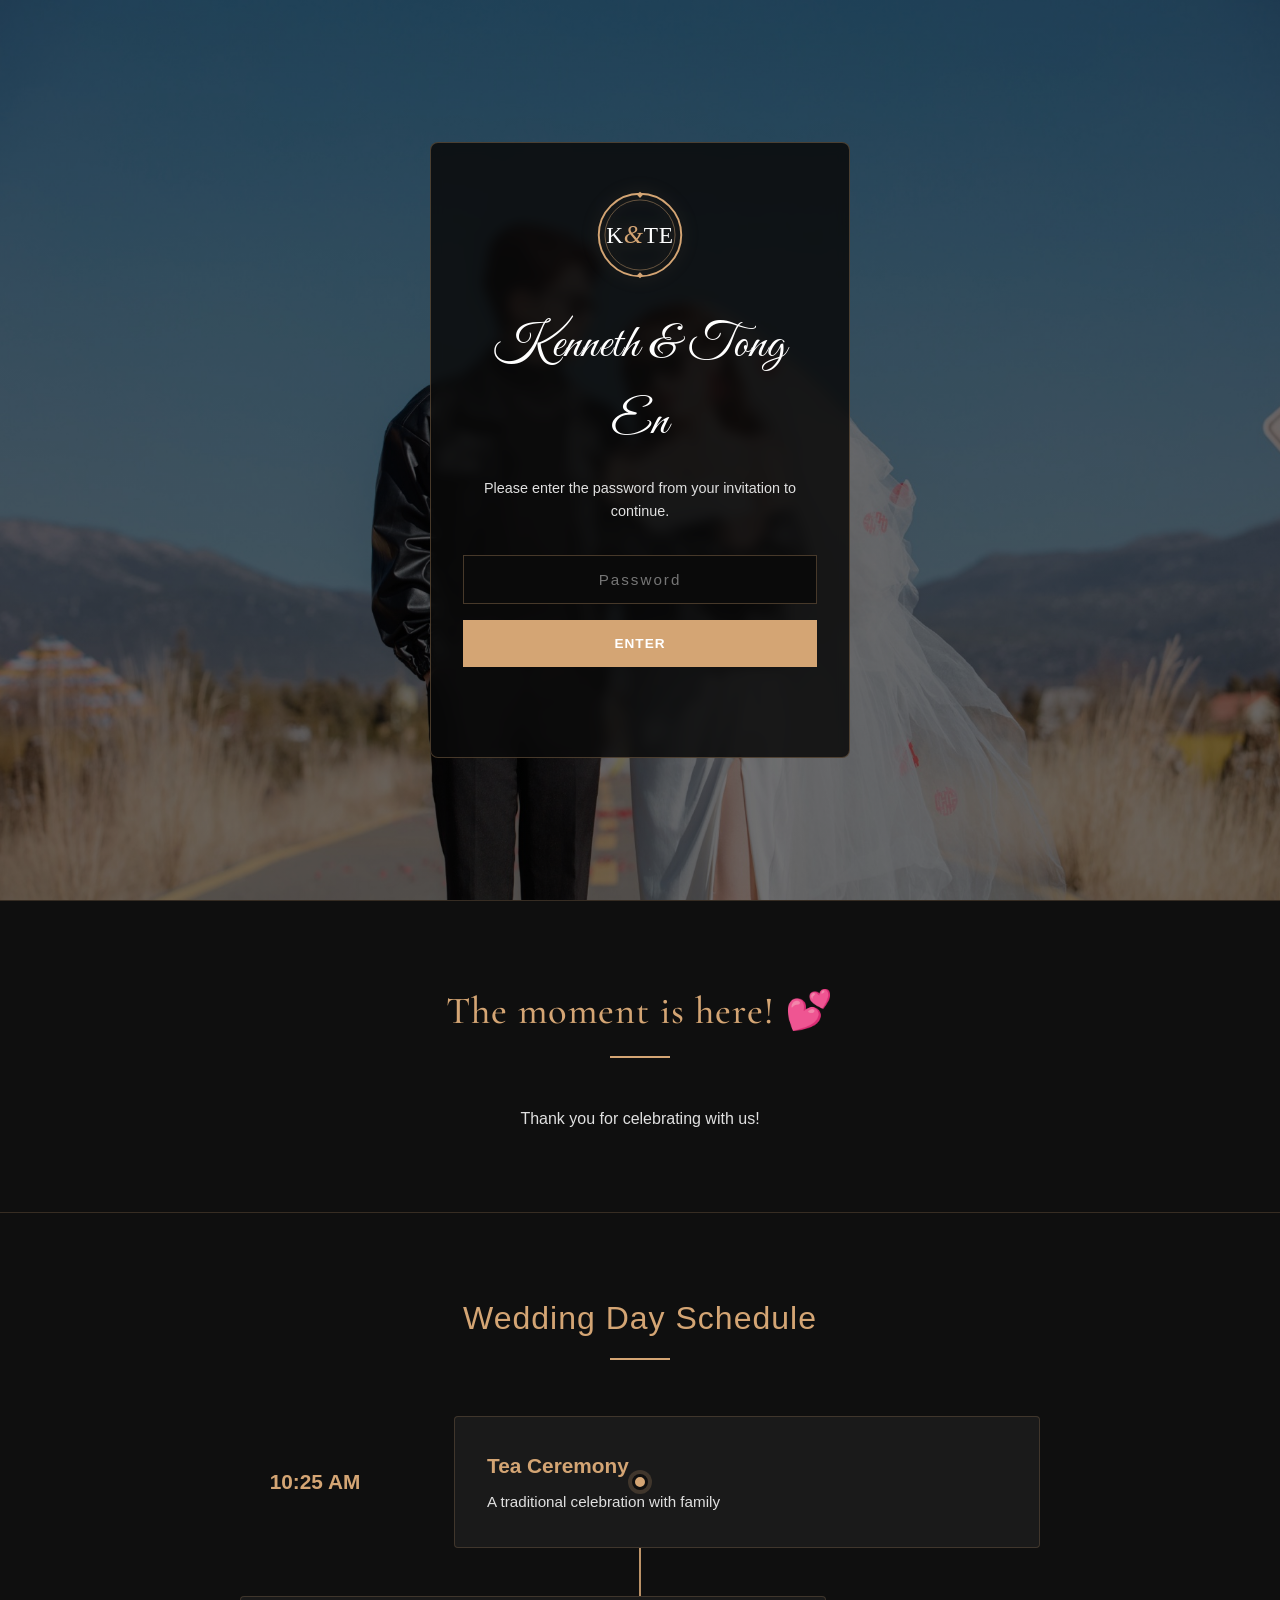
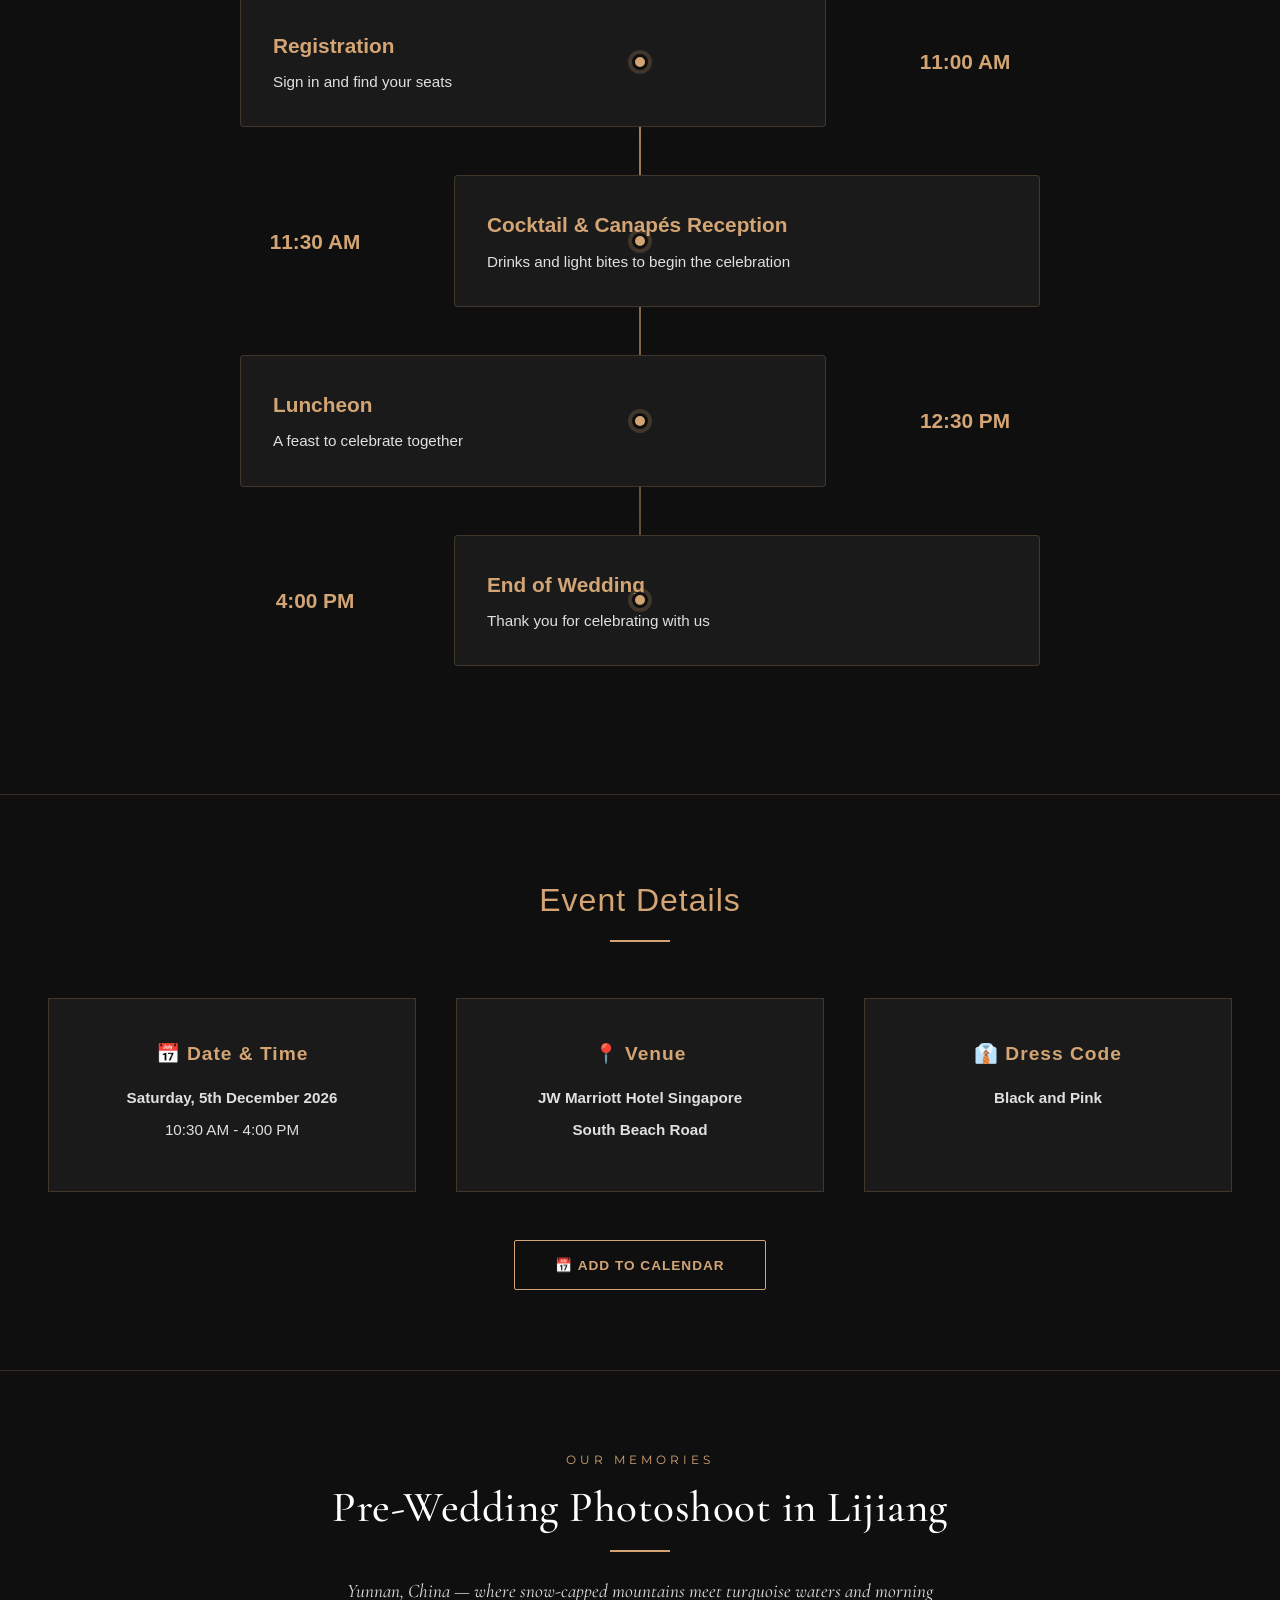
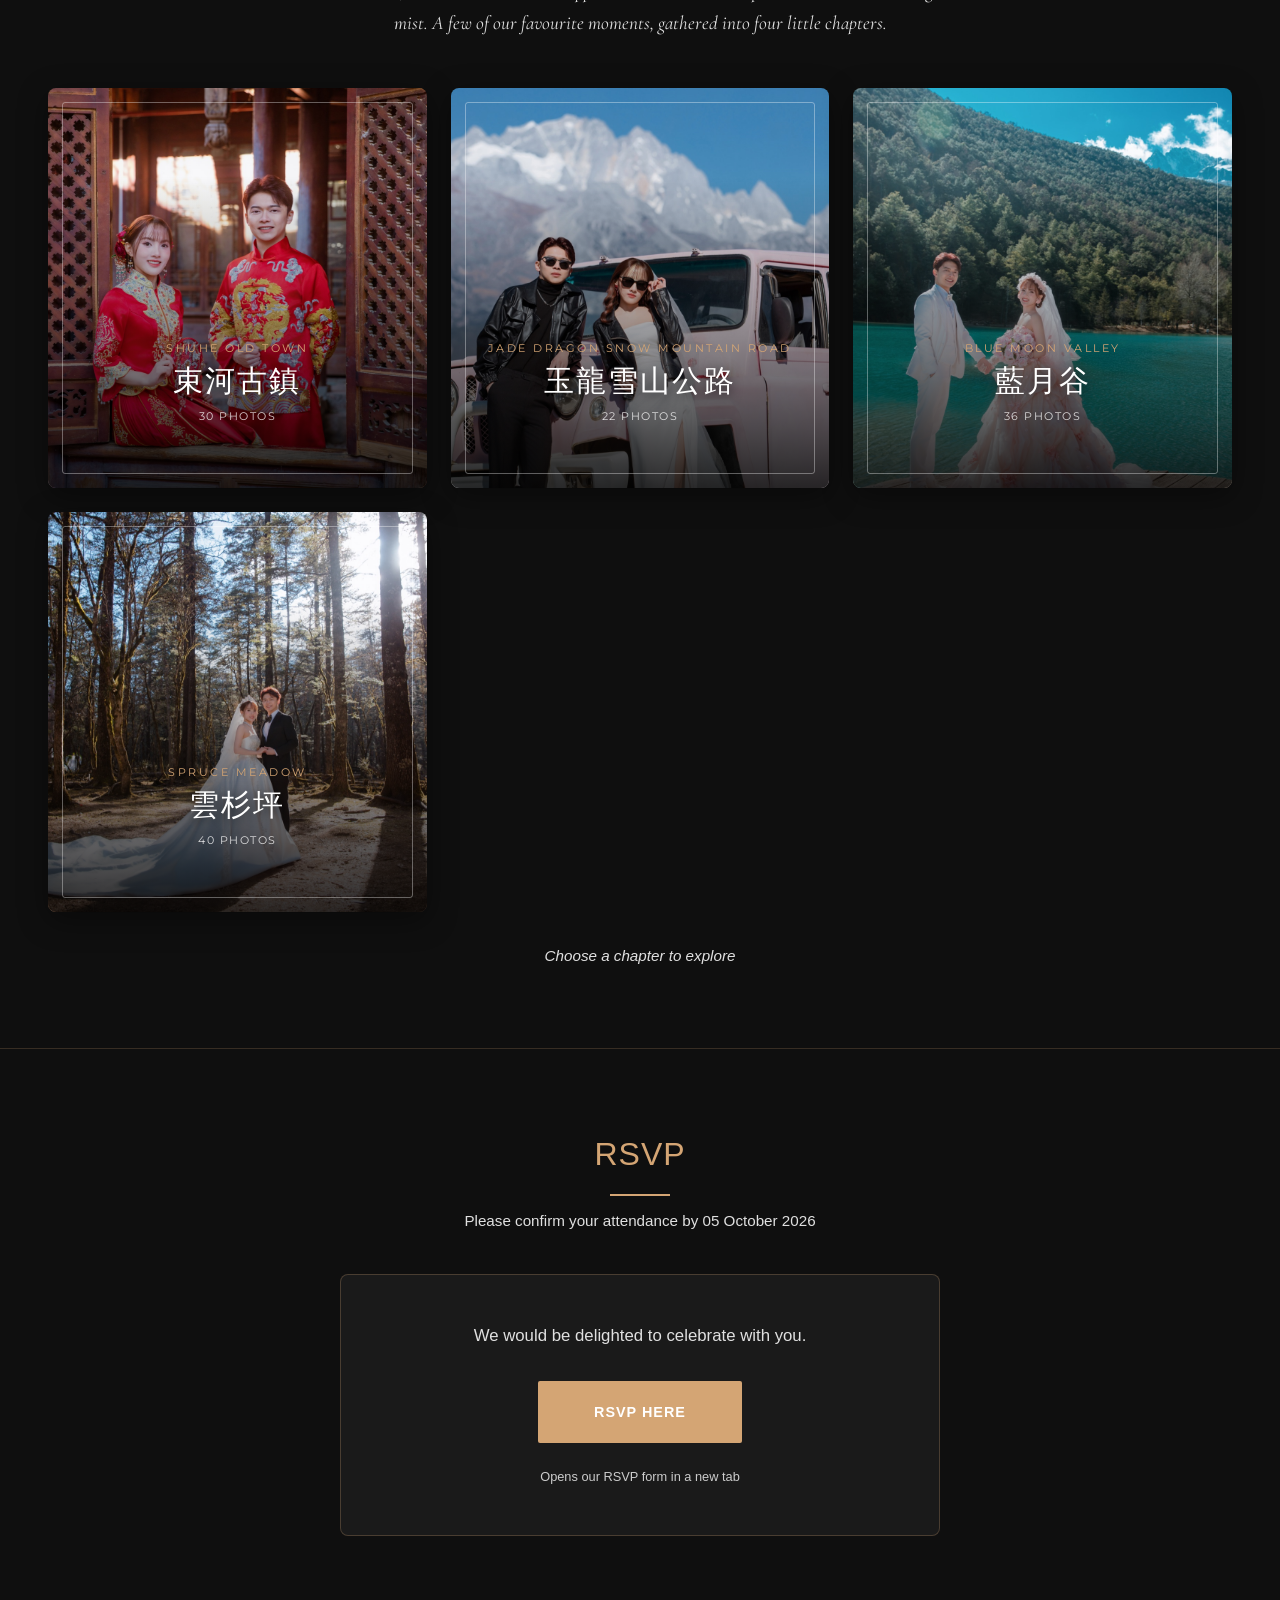
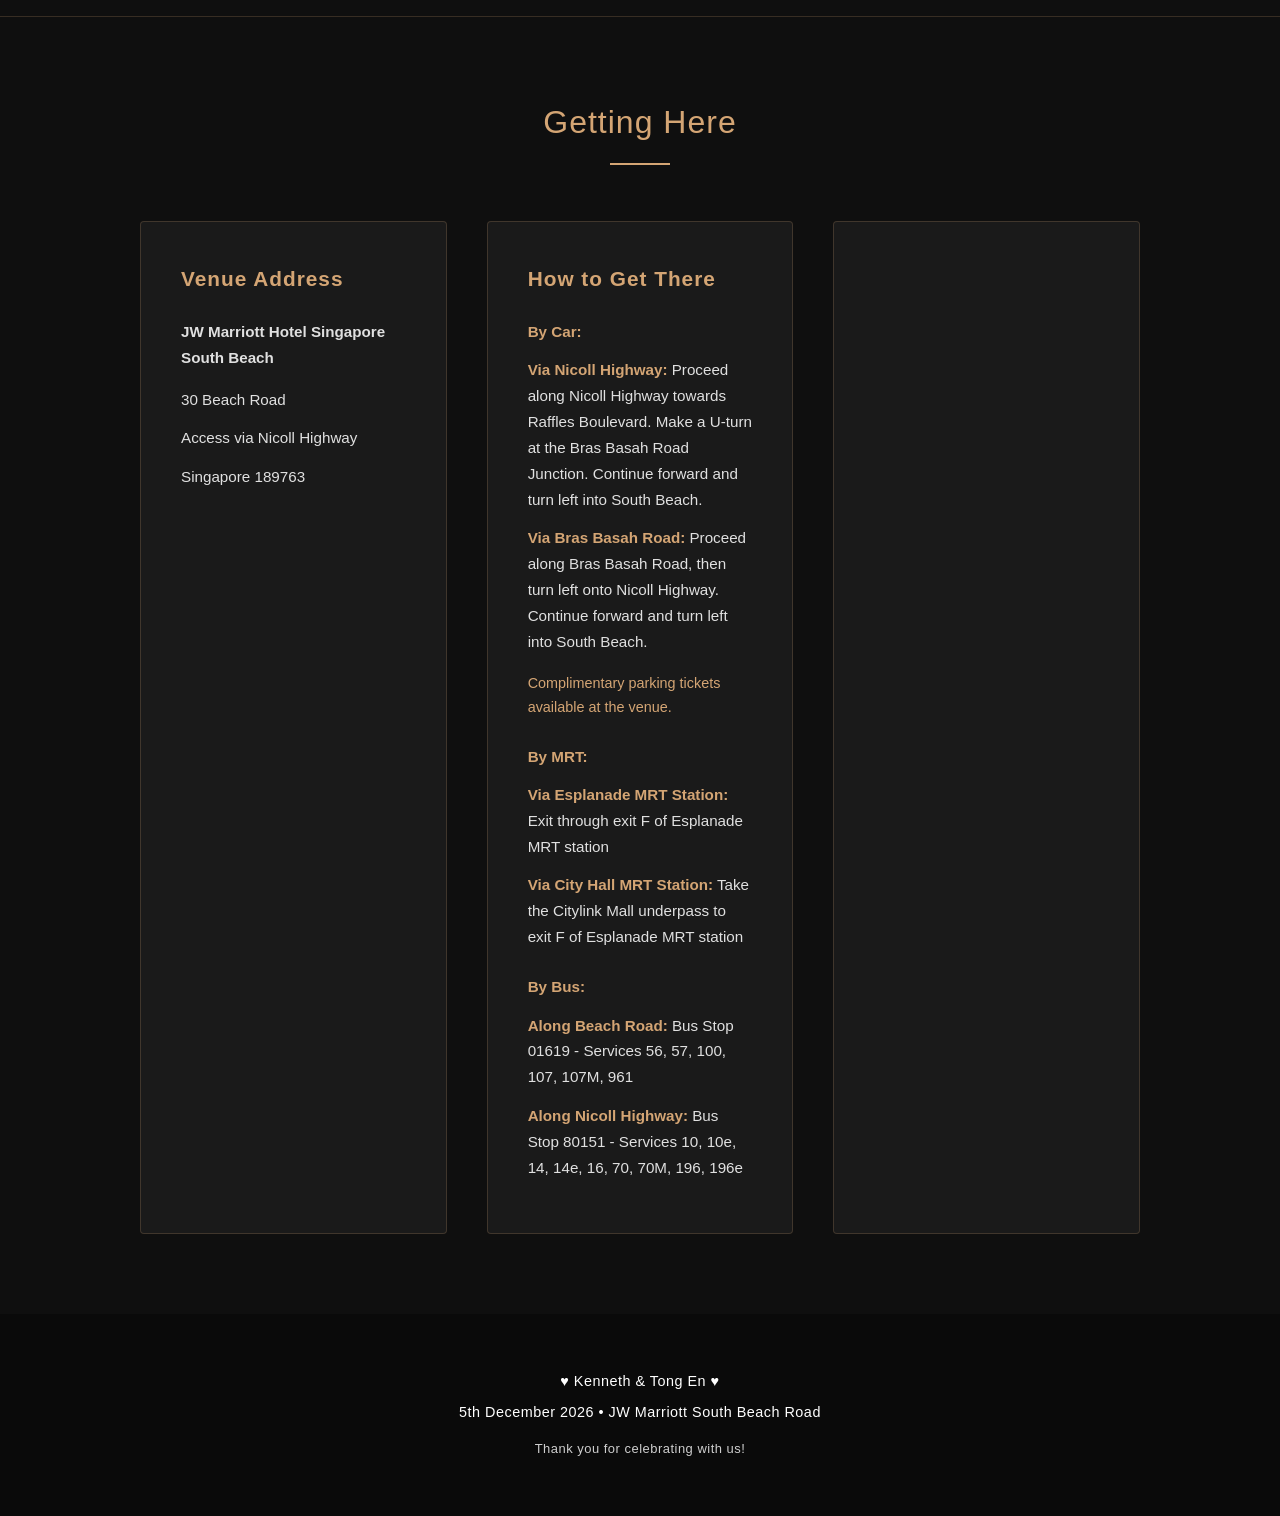
==== index.html @ 60df3d6d "Update schedule (5 items) + special photoshoot gallery Co-Authored-By: Claude Opus 4.8 <noreply@anth" ====
<!DOCTYPE html>
<html lang="en">
<head>
    <meta charset="UTF-8">
    <meta name="viewport" content="width=device-width, initial-scale=1.0">
    <title>Kenneth & Tong En - Wedding Celebration</title>
    <meta name="description" content="Join Kenneth & Tong En as they celebrate their wedding on 5 December 2026 at JW Marriott Hotel Singapore South Beach.">
    <link rel="icon" href="data:image/svg+xml,%3Csvg xmlns='http://www.w3.org/2000/svg' viewBox='0 0 100 100'%3E%3Ctext y='.9em' font-size='90'%3E%F0%9F%92%8D%3C/text%3E%3C/svg%3E">
    <link rel="preconnect" href="https://fonts.googleapis.com">
    <link rel="preconnect" href="https://fonts.gstatic.com" crossorigin>
    <link href="https://fonts.googleapis.com/css2?family=Cormorant+Garamond:wght@400;500;600&family=Great+Vibes&family=Montserrat:wght@400;500&display=swap" rel="stylesheet">
    <link rel="stylesheet" href="style.css?v=32">
</head>
<body class="gate-locked">
    <!-- Password Gate -->
    <div class="gate" id="gate">
        <div class="gate-box">
            <svg class="logo-emblem gate-emblem" viewBox="0 0 64 64" role="img" aria-hidden="true">
                <circle cx="32" cy="32" r="30" fill="none" stroke="currentColor" stroke-width="1.4"/>
                <circle cx="32" cy="32" r="25.5" fill="none" stroke="currentColor" stroke-width="0.7" opacity="0.45"/>
                <path d="M32 0.6 L34.2 2.8 L32 5 L29.8 2.8 Z" fill="currentColor"/>
                <path d="M32 59 L34.2 61.2 L32 63.4 L29.8 61.2 Z" fill="currentColor"/>
                <text x="32" y="38" text-anchor="middle" font-family="Didot, 'Bodoni 72', Baskerville, Georgia, serif" font-size="17" letter-spacing="0.5">
                    <tspan fill="#ffffff">K</tspan><tspan fill="currentColor" font-style="italic" font-size="18">&amp;</tspan><tspan fill="#ffffff">TE</tspan>
                </text>
            </svg>
            <h1 class="gate-title">Kenneth &amp; Tong En</h1>
            <p class="gate-text">Please enter the password from your invitation to continue.</p>
            <form class="gate-form" id="gateForm">
                <input type="password" id="gateInput" placeholder="Password" autocomplete="off" aria-label="Password" required>
                <button type="submit">Enter</button>
            </form>
            <p class="gate-error" id="gateError">That password isn't right — please check your invitation.</p>
        </div>
    </div>
    <script>
        (function () {
            var HASH = '0d3a1095688beb2d887790f7a547eb403948c5d217ecc558c5d73af82686bab2';
            var KEY = 'weddingUnlocked';

            function unlock() {
                document.getElementById('gate').classList.add('gate-open');
                document.body.classList.remove('gate-locked');
            }

            // Fast path: already unlocked on this device, skip the gate with no flash
            if (localStorage.getItem(KEY) === '1') {
                unlock();
                return;
            }

            async function sha256(text) {
                var buf = await crypto.subtle.digest('SHA-256', new TextEncoder().encode(text));
                return Array.from(new Uint8Array(buf)).map(function (b) {
                    return b.toString(16).padStart(2, '0');
                }).join('');
            }

            document.addEventListener('DOMContentLoaded', function () {
                var form = document.getElementById('gateForm');
                var input = document.getElementById('gateInput');
                var error = document.getElementById('gateError');

                form.addEventListener('submit', async function (e) {
                    e.preventDefault();
                    var digest = await sha256(input.value.trim());
                    if (digest === HASH) {
                        localStorage.setItem(KEY, '1');
                        unlock();
                    } else {
                        error.classList.add('show');
                        input.value = '';
                        input.focus();
                    }
                });
            });
        })();
    </script>

    <!-- Navigation -->
    <nav class="navbar">
        <div class="nav-container">
            <a href="#hero" class="nav-logo" aria-label="Kenneth & Tong En — top of page">
                <svg class="logo-emblem" viewBox="0 0 64 64" role="img" aria-hidden="true">
                    <circle cx="32" cy="32" r="30" fill="none" stroke="currentColor" stroke-width="1.4"/>
                    <circle cx="32" cy="32" r="25.5" fill="none" stroke="currentColor" stroke-width="0.7" opacity="0.45"/>
                    <path d="M32 0.6 L34.2 2.8 L32 5 L29.8 2.8 Z" fill="currentColor"/>
                    <path d="M32 59 L34.2 61.2 L32 63.4 L29.8 61.2 Z" fill="currentColor"/>
                    <text x="32" y="38" text-anchor="middle" font-family="Didot, 'Bodoni 72', Baskerville, Georgia, serif" font-size="17" letter-spacing="0.5">
                        <tspan fill="#ffffff">K</tspan><tspan fill="currentColor" font-style="italic" font-size="18">&amp;</tspan><tspan fill="#ffffff">TE</tspan>
                    </text>
                </svg>
            </a>
            <button class="nav-toggle" id="navToggle" aria-label="Toggle menu" aria-expanded="false">
                <span></span>
                <span></span>
                <span></span>
            </button>
            <ul class="nav-menu" id="navMenu">
                <li><a href="#timeline" class="nav-link">Wedding Schedule</a></li>
                <li><a href="#details" class="nav-link">Event Details</a></li>
                <li><a href="#gallery" class="nav-link">Gallery</a></li>
                <li><a href="share.html" class="nav-link">Share Photos</a></li>
                <li><a href="#rsvp" class="nav-link">RSVP</a></li>
                <li><a href="#getting-here" class="nav-link">Getting Here</a></li>
            </ul>
        </div>
    </nav>

    <!-- Hero Section with Background Image -->
    <section id="hero" class="hero">
        <div class="hero-overlay"></div>
        <div class="hero-content">
            <h1 class="hero-title">Welcome to the Wedding of Kenneth & Tong En</h1>
            <p class="hero-date">5 December 2026 • JW Marriott South Beach Road</p>
        </div>
    </section>

    <!-- Countdown Timer -->
    <section class="countdown">
        <h2>Countdown to Our Special Day</h2>
        <div class="countdown-container">
            <div class="countdown-item">
                <span class="countdown-value" id="days">0</span>
                <span class="countdown-label">Days</span>
            </div>
            <div class="countdown-item">
                <span class="countdown-value" id="hours">0</span>
                <span class="countdown-label">Hours</span>
            </div>
            <div class="countdown-item">
                <span class="countdown-value" id="minutes">0</span>
                <span class="countdown-label">Minutes</span>
            </div>
            <div class="countdown-item">
                <span class="countdown-value" id="seconds">0</span>
                <span class="countdown-label">Seconds</span>
            </div>
        </div>
    </section>

    <!-- Timeline Section -->
    <section id="timeline" class="timeline">
        <h2>Wedding Day Schedule</h2>
        <div class="timeline-container">
            <div class="timeline-item">
                <div class="timeline-time">10:25 AM</div>
                <div class="timeline-marker"></div>
                <div class="timeline-content">
                    <h3>Tea Ceremony</h3>
                    <p>A traditional celebration with family</p>
                </div>
            </div>

            <div class="timeline-item">
                <div class="timeline-time">11:00 AM</div>
                <div class="timeline-marker"></div>
                <div class="timeline-content">
                    <h3>Registration</h3>
                    <p>Sign in and find your seats</p>
                </div>
            </div>

            <div class="timeline-item">
                <div class="timeline-time">11:30 AM</div>
                <div class="timeline-marker"></div>
                <div class="timeline-content">
                    <h3>Cocktail &amp; Canap&eacute;s Reception</h3>
                    <p>Drinks and light bites to begin the celebration</p>
                </div>
            </div>

            <div class="timeline-item">
                <div class="timeline-time">12:30 PM</div>
                <div class="timeline-marker"></div>
                <div class="timeline-content">
                    <h3>Luncheon</h3>
                    <p>A feast to celebrate together</p>
                </div>
            </div>

            <div class="timeline-item">
                <div class="timeline-time">4:00 PM</div>
                <div class="timeline-marker"></div>
                <div class="timeline-content">
                    <h3>End of Wedding</h3>
                    <p>Thank you for celebrating with us</p>
                </div>
            </div>
        </div>
    </section>

    <!-- Event Details -->
    <section id="details" class="details">
        <div class="details-container">
            <h2>Event Details</h2>

            <div class="details-grid">
                <div class="detail-card">
                    <h3>📅 Date & Time</h3>
                    <p><strong>Saturday, 5th December 2026</strong></p>
                    <p>10:30 AM - 4:00 PM</p>
                </div>

                <div class="detail-card">
                    <h3>📍 Venue</h3>
                    <p><strong>JW Marriott Hotel Singapore</strong></p>
                    <p><strong>South Beach Road</strong></p>
                </div>

                <div class="detail-card">
                    <h3>👔 Dress Code</h3>
                    <p><strong>Black and Pink</strong></p>
                </div>

            </div>

            <div class="calendar-cta">
                <button class="calendar-btn" id="addToCalendar">📅 Add to Calendar</button>
            </div>
        </div>
    </section>


    <!-- Photo Gallery -->
    <section id="gallery" class="gallery">
        <p class="gallery-eyebrow">Our Memories</p>
        <h2>Pre-Wedding Photoshoot in Lijiang</h2>
        <p class="gallery-intro" id="galleryIntro">Yunnan, China — where snow-capped mountains meet turquoise waters and morning mist. A few of our favourite moments, gathered into four little chapters.</p>
        <button class="album-back" id="albumBack" hidden>&larr; Back to albums</button>
        <h3 class="album-title" id="albumTitle" hidden></h3>
        <div class="gallery-container" id="galleryContainer">
            <!-- Album covers, then photos, are rendered here by script.js -->
        </div>
        <p class="gallery-note" id="galleryNote">Select an album to view the photos.</p>
    </section>

    <!-- RSVP Section -->
    <section id="rsvp" class="rsvp">
        <h2>RSVP</h2>
        <p class="rsvp-subtitle">Please confirm your attendance by 05 October 2026</p>

        <div class="rsvp-cta">
            <p class="rsvp-cta-text">We would be delighted to celebrate with you.</p>
            <a class="rsvp-btn" href="https://forms.gle/FYwxCWmZfKcHgAwEA" target="_blank" rel="noopener">
                RSVP Here
            </a>
            <p class="rsvp-cta-note">Opens our RSVP form in a new tab</p>
        </div>

    </section>

    <!-- Getting Here Section -->
    <section id="getting-here" class="getting-here">
        <h2>Getting Here</h2>
        <div class="venue-container">
            <div class="venue-card">
                <h3>Venue Address</h3>
                <p class="venue-name">JW Marriott Hotel Singapore South Beach</p>
                <p class="venue-address">30 Beach Road</p>
                <p class="venue-address">Access via Nicoll Highway</p>
                <p class="venue-address">Singapore 189763</p>
            </div>
            <div class="venue-card">
                <h3>How to Get There</h3>

                <p style="margin-top: 1rem;"><strong>By Car:</strong></p>
                <p style="margin-bottom: 0.5rem;"><strong>Via Nicoll Highway:</strong> Proceed along Nicoll Highway towards Raffles Boulevard. Make a U-turn at the Bras Basah Road Junction. Continue forward and turn left into South Beach.</p>
                <p style="margin-bottom: 1rem;"><strong>Via Bras Basah Road:</strong> Proceed along Bras Basah Road, then turn left onto Nicoll Highway. Continue forward and turn left into South Beach.</p>
                <p style="font-size: 0.9rem; color: var(--accent);">Complimentary parking tickets available at the venue.</p>

                <p style="margin-top: 1.5rem;"><strong>By MRT:</strong></p>
                <p style="margin-bottom: 0.5rem;"><strong>Via Esplanade MRT Station:</strong> Exit through exit F of Esplanade MRT station</p>
                <p style="margin-bottom: 1rem;"><strong>Via City Hall MRT Station:</strong> Take the Citylink Mall underpass to exit F of Esplanade MRT station</p>

                <p style="margin-top: 1.5rem;"><strong>By Bus:</strong></p>
                <p style="margin-bottom: 0.5rem;"><strong>Along Beach Road:</strong> Bus Stop 01619 - Services 56, 57, 100, 107, 107M, 961</p>
                <p><strong>Along Nicoll Highway:</strong> Bus Stop 80151 - Services 10, 10e, 14, 14e, 16, 70, 70M, 196, 196e</p>
            </div>
            <div class="venue-map">
                <iframe src="https://www.google.com/maps?q=JW+Marriott+Hotel+Singapore+South+Beach,+30+Beach+Road,+Singapore&output=embed" width="100%" height="100%" style="border:0;" allowfullscreen="" loading="lazy" referrerpolicy="no-referrer-when-downgrade"></iframe>
            </div>
        </div>
    </section>

    <!-- Footer -->
    <footer class="footer">
        <p>&hearts; Kenneth & Tong En &hearts;</p>
        <p>5th December 2026 • JW Marriott South Beach Road</p>
        <p style="margin-top: 15px; font-size: 0.9em; opacity: 0.8;">Thank you for celebrating with us!</p>
    </footer>

    <!-- Lightbox for gallery photos -->
    <div class="lightbox" id="lightbox" aria-hidden="true">
        <button class="lightbox-close" id="lightboxClose" aria-label="Close">&times;</button>
        <button class="lightbox-nav lightbox-prev" id="lightboxPrev" aria-label="Previous photo">&#8249;</button>
        <img class="lightbox-img" id="lightboxImg" src="" alt="">
        <button class="lightbox-nav lightbox-next" id="lightboxNext" aria-label="Next photo">&#8250;</button>
    </div>

    <script src="script.js?v=32"></script>
</body>
</html>
---- style.css ----
* {
    margin: 0;
    padding: 0;
    box-sizing: border-box;
}

:root {
    --primary: #0a0a0a;
    --white: #ffffff;
    --gray-light: #1a1a1a;
    --gray-dark: #cccccc;
    --accent: #d4a574;
    --text: #e0e0e0;
    --bg-dark: #0f0f0f;
    --bg-card: #1a1a1a;
}

html {
    scroll-behavior: smooth;
}

body {
    font-family: 'Segoe UI', Trebuchet MS, sans-serif;
    color: var(--text);
    line-height: 1.6;
    background: var(--primary);
}

/* Navigation */
.navbar {
    position: fixed;
    top: 0;
    width: 100%;
    background: rgba(10, 10, 10, 0.98);
    backdrop-filter: blur(10px);
    z-index: 1000;
    border-bottom: 1px solid rgba(212, 165, 116, 0.2);
}

.nav-container {
    max-width: 1400px;
    margin: 0 auto;
    display: flex;
    justify-content: space-between;
    align-items: center;
    padding: 1.5rem 3rem;
}

.nav-logo {
    display: inline-flex;
    align-items: center;
    text-decoration: none;
    line-height: 1;
}

.logo-emblem {
    width: 48px;
    height: 48px;
    color: var(--accent);
    display: block;
    filter: drop-shadow(0 0 8px rgba(212, 165, 116, 0.25));
    transition: transform 0.5s ease, filter 0.3s ease;
}

.nav-logo:hover .logo-emblem {
    transform: rotate(6deg) scale(1.05);
    filter: drop-shadow(0 0 12px rgba(212, 165, 116, 0.45));
}

.nav-menu {
    display: flex;
    list-style: none;
    gap: 2.5rem;
}

.nav-link {
    text-decoration: none;
    color: var(--white);
    font-size: 0.85rem;
    font-weight: 500;
    letter-spacing: 1px;
    text-transform: uppercase;
    transition: color 0.3s ease;
    position: relative;
}

.nav-link:hover {
    color: var(--accent);
}

.nav-link::after {
    content: '';
    position: absolute;
    bottom: -8px;
    left: 0;
    width: 0;
    height: 1px;
    background: var(--accent);
    transition: width 0.3s ease;
}

.nav-link:hover::after {
    width: 100%;
}

/* Password Gate */
.gate-locked {
    overflow: hidden;
    height: 100vh;
}

.gate {
    position: fixed;
    inset: 0;
    z-index: 5000;
    display: flex;
    align-items: center;
    justify-content: center;
    padding: 2rem;
    background: linear-gradient(rgba(0, 0, 0, 0.55), rgba(0, 0, 0, 0.55)),
                url('couple.jpg') center / cover no-repeat;
}

.gate.gate-open {
    display: none;
}

.gate-box {
    width: 100%;
    max-width: 420px;
    text-align: center;
    background: rgba(10, 10, 10, 0.85);
    border: 1px solid rgba(212, 165, 116, 0.3);
    border-radius: 8px;
    padding: 3rem 2rem;
    backdrop-filter: blur(6px);
}

.gate-emblem {
    width: 88px;
    height: 88px;
    margin: 0 auto 1.75rem;
}

.gate-title {
    font-family: 'Great Vibes', cursive;
    font-size: 3rem;
    font-weight: 400;
    letter-spacing: 1px;
    color: var(--white);
    margin-bottom: 1rem;
}

.gate-text {
    font-size: 0.9rem;
    color: var(--text);
    margin-bottom: 2rem;
}

.gate-form {
    display: flex;
    flex-direction: column;
    gap: 1rem;
}

.gate-form input {
    width: 100%;
    padding: 0.95rem;
    background: var(--primary);
    border: 1px solid rgba(212, 165, 116, 0.3);
    color: var(--text);
    font-family: inherit;
    font-size: 0.95rem;
    text-align: center;
    letter-spacing: 2px;
    transition: all 0.3s ease;
}

.gate-form input:focus {
    outline: none;
    border-color: var(--accent);
    box-shadow: 0 0 0 2px rgba(212, 165, 116, 0.2);
}

.gate-form button {
    padding: 1rem;
    background: var(--accent);
    color: var(--white);
    border: none;
    font-family: inherit;
    font-size: 0.85rem;
    font-weight: 600;
    letter-spacing: 1px;
    text-transform: uppercase;
    cursor: pointer;
    transition: all 0.3s ease;
}

.gate-form button:hover {
    background: #c89050;
}

.gate-error {
    margin-top: 1.25rem;
    font-size: 0.85rem;
    color: #e57373;
    min-height: 1.2em;
    visibility: hidden;
}

.gate-error.show {
    visibility: visible;
}

/* Hamburger toggle — hidden on desktop, shown on mobile via media query */
.nav-toggle {
    display: none;
    flex-direction: column;
    justify-content: space-between;
    width: 28px;
    height: 20px;
    background: none;
    border: none;
    cursor: pointer;
    padding: 0;
    z-index: 1100;
}

.nav-toggle span {
    display: block;
    width: 100%;
    height: 2px;
    background: var(--accent);
    transition: transform 0.3s ease, opacity 0.3s ease;
}

.nav-toggle.active span:nth-child(1) {
    transform: translateY(9px) rotate(45deg);
}

.nav-toggle.active span:nth-child(2) {
    opacity: 0;
}

.nav-toggle.active span:nth-child(3) {
    transform: translateY(-9px) rotate(-45deg);
}

/* Lightbox for full-size gallery photos */
.lightbox {
    display: none;
    position: fixed;
    inset: 0;
    z-index: 2000;
    background: rgba(0, 0, 0, 0.92);
    align-items: center;
    justify-content: center;
    padding: 2rem;
    cursor: zoom-out;
}

.lightbox.open {
    display: flex;
}

.lightbox-img {
    max-width: 92vw;
    max-height: 88vh;
    object-fit: contain;
    border: 1px solid rgba(212, 165, 116, 0.4);
    box-shadow: 0 20px 60px rgba(0, 0, 0, 0.6);
}

.lightbox-close {
    position: absolute;
    top: 1.5rem;
    right: 2rem;
    background: none;
    border: none;
    color: var(--white);
    font-size: 2.5rem;
    line-height: 1;
    cursor: pointer;
    transition: color 0.3s ease;
}

.lightbox-close:hover {
    color: var(--accent);
}

.lightbox-nav {
    position: absolute;
    top: 50%;
    transform: translateY(-50%);
    width: 48px;
    height: 48px;
    border-radius: 50%;
    background: rgba(0, 0, 0, 0.4);
    border: 1px solid rgba(255, 255, 255, 0.25);
    color: #fff;
    font-size: 26px;
    line-height: 1;
    cursor: pointer;
    display: flex;
    align-items: center;
    justify-content: center;
    transition: background 0.2s ease;
    z-index: 2;
}

.lightbox-prev { left: 3%; }
.lightbox-next { right: 3%; }

.lightbox-nav:hover {
    background: var(--accent);
    border-color: var(--accent);
}

@media (max-width: 600px) {
    .lightbox-nav { width: 40px; height: 40px; font-size: 22px; }
    .lightbox-prev { left: 1.5%; }
    .lightbox-next { right: 1.5%; }
}

/* Hero Section */
.hero {
    min-height: 100vh;
    background: linear-gradient(rgba(0, 0, 0, 0.35), rgba(0, 0, 0, 0.35)),
                url('couple.jpg') center / cover no-repeat;
    background-attachment: fixed;
    display: flex;
    align-items: center;
    justify-content: center;
    text-align: center;
    position: relative;
    overflow: hidden;
}

.hero-overlay {
    position: absolute;
    top: 0;
    left: 0;
    right: 0;
    bottom: 0;
    background: linear-gradient(rgba(0, 0, 0, 0.25), rgba(0, 0, 0, 0.25));
}

.hero-content {
    position: relative;
    z-index: 10;
    animation: fadeInUp 1s ease-out;
}

.hero-title {
    font-family: 'Great Vibes', cursive;
    font-size: 6rem;
    color: var(--white);
    margin-bottom: 1.5rem;
    font-weight: 400;
    letter-spacing: 1px;
    line-height: 1.15;
    text-shadow: 0 2px 10px rgba(212, 165, 116, 0.2);
}

.hero-date {
    font-family: 'Montserrat', sans-serif;
    font-size: 1.1rem;
    color: var(--accent);
    font-weight: 400;
    letter-spacing: 2px;
    text-transform: uppercase;
}

/* Countdown */
.countdown {
    background: var(--bg-dark);
    padding: 5rem 3rem;
    text-align: center;
    border-top: 1px solid rgba(212, 165, 116, 0.2);
}

.countdown h2 {
    font-family: 'Cormorant Garamond', serif;
    font-size: 2.4rem;
    margin-bottom: 3rem;
    color: var(--accent);
    font-weight: 500;
    letter-spacing: 1px;
    position: relative;
    padding-bottom: 1rem;
}

.countdown h2::after {
    content: '';
    position: absolute;
    bottom: 0;
    left: 50%;
    transform: translateX(-50%);
    width: 60px;
    height: 2px;
    background: var(--accent);
}

.countdown-container {
    display: flex;
    justify-content: center;
    gap: 3rem;
    flex-wrap: wrap;
    max-width: 1000px;
    margin: 0 auto;
}

.countdown-item {
    flex: 0 0 120px;
    border: 1px solid rgba(212, 165, 116, 0.3);
    padding: 1.5rem 1rem;
    border-radius: 4px;
    background: rgba(212, 165, 116, 0.05);
}

.countdown-value {
    display: block;
    font-size: 3rem;
    font-weight: 700;
    color: var(--accent);
    margin-bottom: 0.5rem;
}

.countdown-label {
    display: block;
    font-size: 0.8rem;
    color: var(--text);
    text-transform: uppercase;
    letter-spacing: 1.5px;
    font-weight: 600;
}

/* Timeline Section */
.timeline {
    padding: 5rem 3rem;
    background: var(--bg-dark);
    border-top: 1px solid rgba(212, 165, 116, 0.2);
}

.timeline h2 {
    font-size: 2rem;
    text-align: center;
    margin-bottom: 3.5rem;
    color: var(--accent);
    font-weight: 300;
    letter-spacing: 1px;
    position: relative;
    padding-bottom: 1rem;
}

.timeline h2::after {
    content: '';
    position: absolute;
    bottom: 0;
    left: 50%;
    transform: translateX(-50%);
    width: 60px;
    height: 2px;
    background: var(--accent);
}

.timeline-container {
    max-width: 800px;
    margin: 0 auto;
    position: relative;
}

.timeline-container::before {
    content: '';
    position: absolute;
    left: 50%;
    transform: translateX(-50%);
    width: 2px;
    height: 100%;
    background: linear-gradient(180deg, var(--accent) 0%, rgba(212, 165, 116, 0.3) 100%);
}

.timeline-item {
    margin-bottom: 3rem;
    display: flex;
    gap: 2rem;
    position: relative;
}

.timeline-item:nth-child(odd) {
    flex-direction: row;
}

.timeline-item:nth-child(even) {
    flex-direction: row-reverse;
}

.timeline-time {
    flex: 0 0 150px;
    font-size: 1.3rem;
    font-weight: 600;
    color: var(--accent);
    display: flex;
    align-items: center;
    justify-content: center;
    text-align: center;
}

.timeline-marker {
    position: absolute;
    left: 50%;
    top: 50%;
    transform: translate(-50%, -50%);
    width: 16px;
    height: 16px;
    background: var(--accent);
    border: 3px solid var(--bg-dark);
    border-radius: 50%;
    z-index: 10;
    box-shadow: 0 0 0 4px rgba(212, 165, 116, 0.2);
}

.timeline-content {
    flex: 1;
    background: var(--bg-card);
    padding: 2rem;
    border-radius: 4px;
    border: 1px solid rgba(212, 165, 116, 0.2);
    display: flex;
    flex-direction: column;
    justify-content: center;
}

.timeline-item:nth-child(odd) .timeline-content {
    margin-left: 2rem;
}

.timeline-item:nth-child(even) .timeline-content {
    margin-right: 2rem;
}

.timeline-content h3 {
    font-size: 1.3rem;
    color: var(--accent);
    margin-bottom: 0.5rem;
    font-weight: 600;
}

.timeline-content p {
    color: var(--text);
    font-size: 0.95rem;
}

/* Responsive Timeline — line on the far left, time + card stacked to its right */
@media (max-width: 768px) {
    .timeline-container::before {
        left: 7px;
    }

    .timeline-item,
    .timeline-item:nth-child(odd),
    .timeline-item:nth-child(even) {
        flex-direction: column !important;
        gap: 0.4rem;
        padding-left: 2.5rem;
        margin-bottom: 2rem;
    }

    .timeline-marker {
        left: 7px;
        top: 6px;
        transform: translate(-50%, 0);
    }

    .timeline-time {
        flex: none;
        justify-content: flex-start;
        align-items: flex-start;
        text-align: left;
        font-size: 1rem;
    }

    .timeline-item:nth-child(odd) .timeline-content,
    .timeline-item:nth-child(even) .timeline-content {
        margin-left: 0;
        margin-right: 0;
    }

    .timeline-content {
        padding: 1.5rem;
    }

    .timeline-content h3 {
        font-size: 1.1rem;
    }

    .timeline-content p {
        font-size: 0.85rem;
    }
}

@media (max-width: 480px) {
    .timeline {
        padding: 3rem 1.25rem;
    }

    .timeline h2 {
        font-size: 1.5rem;
    }

    .timeline-time {
        font-size: 0.9rem;
    }

    .timeline-content {
        padding: 1.2rem;
    }

    .timeline-content h3 {
        font-size: 1rem;
    }
}

/* Details Section */
.details {
    padding: 5rem 3rem;
    background: var(--bg-dark);
    border-top: 1px solid rgba(212, 165, 116, 0.2);
}

.details-container {
    max-width: 1200px;
    margin: 0 auto;
}

.details h2 {
    font-size: 2rem;
    text-align: center;
    margin-bottom: 3.5rem;
    color: var(--accent);
    font-weight: 300;
    letter-spacing: 1px;
    position: relative;
    padding-bottom: 1rem;
}

.details h2::after {
    content: '';
    position: absolute;
    bottom: 0;
    left: 50%;
    transform: translateX(-50%);
    width: 60px;
    height: 2px;
    background: var(--accent);
}

.details-grid {
    display: grid;
    grid-template-columns: repeat(auto-fit, minmax(280px, 1fr));
    gap: 2.5rem;
}

.detail-card {
    background: var(--bg-card);
    padding: 2.5rem;
    text-align: center;
    transition: all 0.3s ease;
    border: 1px solid rgba(212, 165, 116, 0.2);
}

.detail-card:hover {
    box-shadow: 0 10px 30px rgba(212, 165, 116, 0.15);
    transform: translateY(-5px);
    border-color: rgba(212, 165, 116, 0.4);
}

.detail-card h3 {
    font-size: 1.2rem;
    margin-bottom: 1rem;
    color: var(--accent);
    font-weight: 600;
    letter-spacing: 1px;
}

.detail-card p {
    color: var(--text);
    margin: 0.5rem 0;
    font-size: 0.95rem;
}

/* Getting Here Section */
.getting-here {
    padding: 5rem 3rem;
    background: var(--bg-dark);
    border-top: 1px solid rgba(212, 165, 116, 0.2);
}

.getting-here h2 {
    font-size: 2rem;
    text-align: center;
    color: var(--accent);
    margin-bottom: 3.5rem;
    font-weight: 300;
    letter-spacing: 1px;
    position: relative;
    padding-bottom: 1rem;
}

.getting-here h2::after {
    content: '';
    position: absolute;
    bottom: 0;
    left: 50%;
    transform: translateX(-50%);
    width: 60px;
    height: 2px;
    background: var(--accent);
}

.venue-container {
    max-width: 1000px;
    margin: 0 auto;
    display: grid;
    grid-template-columns: repeat(auto-fit, minmax(300px, 1fr));
    gap: 2.5rem;
}

.venue-card {
    background: var(--bg-card);
    padding: 2.5rem;
    border-radius: 4px;
    border: 1px solid rgba(212, 165, 116, 0.2);
    transition: all 0.3s ease;
}

.venue-card:hover {
    box-shadow: 0 10px 30px rgba(212, 165, 116, 0.15);
    border-color: rgba(212, 165, 116, 0.4);
    transform: translateY(-5px);
}

.venue-card h3 {
    font-size: 1.3rem;
    margin-bottom: 1.5rem;
    color: var(--accent);
    font-weight: 600;
    letter-spacing: 1px;
}

.venue-name {
    font-size: 1.1rem;
    color: var(--white);
    font-weight: 600;
    margin-bottom: 1rem !important;
}

.venue-address {
    color: var(--text);
    margin: 0.5rem 0;
    font-size: 0.95rem;
    line-height: 1.6;
}

.venue-card p {
    color: var(--text);
    margin: 0.8rem 0;
    font-size: 0.95rem;
    line-height: 1.7;
}

.venue-card strong {
    color: var(--accent);
}

.venue-map {
    background: var(--bg-card);
    border-radius: 4px;
    border: 1px solid rgba(212, 165, 116, 0.2);
    overflow: hidden;
    min-height: 400px;
    transition: all 0.3s ease;
}

.venue-map:hover {
    box-shadow: 0 10px 30px rgba(212, 165, 116, 0.15);
    border-color: rgba(212, 165, 116, 0.4);
}

.venue-map iframe {
    width: 100%;
    height: 100%;
    min-height: 400px;
}

/* Gallery Section */
.gallery {
    padding: 5rem 3rem;
    background: var(--bg-dark);
    border-top: 1px solid rgba(212, 165, 116, 0.2);
}

.gallery-eyebrow {
    text-align: center;
    font-family: 'Montserrat', sans-serif;
    font-size: 0.72rem;
    letter-spacing: 4px;
    text-transform: uppercase;
    color: var(--accent);
    margin-bottom: 0.9rem;
}

.gallery h2 {
    font-family: 'Cormorant Garamond', serif;
    font-size: 2.7rem;
    text-align: center;
    margin-bottom: 1.4rem;
    color: var(--white);
    font-weight: 500;
    letter-spacing: 0.5px;
    position: relative;
    padding-bottom: 1.2rem;
    line-height: 1.15;
}

.gallery h2::after {
    content: '';
    position: absolute;
    bottom: 0;
    left: 50%;
    transform: translateX(-50%);
    width: 60px;
    height: 2px;
    background: var(--accent);
}

.gallery-intro {
    max-width: 620px;
    margin: 0 auto 3rem;
    text-align: center;
    color: var(--text);
    font-family: 'Cormorant Garamond', serif;
    font-size: 1.2rem;
    font-style: italic;
    line-height: 1.7;
}

.gallery-container {
    max-width: 1200px;
    margin: 0 auto;
    display: grid;
    grid-template-columns: repeat(auto-fit, minmax(250px, 1fr));
    gap: 2rem;
    margin-bottom: 2rem;
}

.gallery-item {
    height: 300px;
    background: linear-gradient(135deg, #667eea 0%, #764ba2 100%);
    transition: all 0.3s ease;
    cursor: pointer;
    border: 1px solid rgba(212, 165, 116, 0.2);
    overflow: hidden;
    position: relative;
}

.gallery-item img {
    width: 100%;
    height: 100%;
    object-fit: cover;
    transition: transform 0.3s ease;
}

.gallery-item:hover {
    transform: scale(1.02);
    box-shadow: 0 10px 30px rgba(212, 165, 116, 0.2);
}

.gallery-item:hover img {
    transform: scale(1.05);
}

.gallery-note {
    text-align: center;
    color: var(--text);
    font-style: italic;
    font-size: 0.95rem;
}

/* Album cover tiles */
.album-grid {
    grid-template-columns: repeat(auto-fit, minmax(300px, 1fr));
    gap: 1.5rem;
}

.album-tile {
    position: relative;
    height: 400px;
    padding: 0;
    border: none;
    border-radius: 8px;
    background-size: cover;
    background-position: center;
    background-repeat: no-repeat;
    cursor: pointer;
    overflow: hidden;
    font-family: inherit;
    box-shadow: 0 8px 30px rgba(0, 0, 0, 0.4);
    transition: transform 0.45s ease, box-shadow 0.45s ease;
}

/* Thin inner frame for a keepsake feel */
.album-tile::after {
    content: '';
    position: absolute;
    inset: 14px;
    border: 1px solid rgba(255, 255, 255, 0.35);
    border-radius: 3px;
    pointer-events: none;
    transition: border-color 0.45s ease;
}

.album-tile:hover {
    transform: translateY(-5px);
    box-shadow: 0 20px 46px rgba(0, 0, 0, 0.55);
}

.album-tile:hover::after {
    border-color: var(--accent);
}

.album-tile-overlay {
    position: absolute;
    inset: 0;
    display: flex;
    flex-direction: column;
    align-items: center;
    justify-content: flex-end;
    gap: 0.4rem;
    padding: 2rem 1.5rem;
    text-align: center;
    background: linear-gradient(to top, rgba(0, 0, 0, 0.82) 0%, rgba(0, 0, 0, 0.28) 45%, rgba(0, 0, 0, 0) 78%);
    transition: background 0.4s ease;
}

.album-tile:hover .album-tile-overlay {
    background: linear-gradient(to top, rgba(0, 0, 0, 0.85) 0%, rgba(0, 0, 0, 0.4) 55%, rgba(0, 0, 0, 0.12) 100%);
}

.album-tile-sub {
    color: var(--accent);
    font-family: 'Montserrat', sans-serif;
    font-size: 0.68rem;
    letter-spacing: 2.5px;
    text-transform: uppercase;
}

.album-tile-name {
    color: var(--white);
    font-size: 1.9rem;
    font-weight: 500;
    letter-spacing: 2px;
    text-shadow: 0 2px 12px rgba(0, 0, 0, 0.7);
}

.album-tile-count {
    color: rgba(255, 255, 255, 0.8);
    font-family: 'Montserrat', sans-serif;
    font-size: 0.7rem;
    letter-spacing: 1.5px;
    text-transform: uppercase;
}

.album-tile-view {
    margin-top: 0.8rem;
    color: #fff;
    font-family: 'Montserrat', sans-serif;
    font-size: 0.68rem;
    letter-spacing: 2.5px;
    text-transform: uppercase;
    opacity: 0;
    transform: translateY(8px);
    transition: opacity 0.4s ease, transform 0.4s ease;
}

.album-tile:hover .album-tile-view {
    opacity: 1;
    transform: translateY(0);
}

/* Album navigation */
/* A class-level display would otherwise override the [hidden] attribute */
.album-back[hidden],
.album-title[hidden] {
    display: none;
}

.album-back {
    display: block;
    margin: 0 auto 1.5rem;
    padding: 0.6rem 1.5rem;
    background: transparent;
    color: var(--accent);
    border: 1px solid rgba(212, 165, 116, 0.4);
    font-family: inherit;
    font-size: 0.8rem;
    letter-spacing: 1px;
    text-transform: uppercase;
    border-radius: 2px;
    cursor: pointer;
    transition: all 0.3s ease;
}

.album-back:hover {
    background: var(--accent);
    color: var(--white);
}

.album-title {
    text-align: center;
    color: var(--accent);
    font-size: 1.4rem;
    font-weight: 300;
    letter-spacing: 1px;
    margin-bottom: 2rem;
}

/* RSVP Section */
.rsvp {
    padding: 5rem 1.5rem;
    background: var(--bg-dark);
    border-top: 1px solid rgba(212, 165, 116, 0.2);
}

.rsvp h2 {
    font-size: 2rem;
    text-align: center;
    margin-bottom: 0.8rem;
    color: var(--accent);
    font-weight: 300;
    letter-spacing: 1px;
    position: relative;
    padding-bottom: 1rem;
}

.rsvp h2::after {
    content: '';
    position: absolute;
    bottom: 0;
    left: 50%;
    transform: translateX(-50%);
    width: 60px;
    height: 2px;
    background: var(--accent);
}

.rsvp-subtitle {
    text-align: center;
    font-size: 0.95rem;
    margin-bottom: 2.5rem;
    color: var(--text);
}

.rsvp-cta {
    max-width: 600px;
    margin: 0 auto;
    width: 100%;
    padding: 3rem 2rem;
    text-align: center;
    background: var(--bg-card);
    border: 1px solid rgba(212, 165, 116, 0.25);
    border-radius: 8px;
}

.rsvp-cta-text {
    font-size: 1.05rem;
    color: var(--text);
    margin-bottom: 2rem;
}

.rsvp-btn {
    display: inline-block;
    padding: 1.2rem 3.5rem;
    background: var(--accent);
    color: var(--white);
    text-decoration: none;
    font-size: 0.9rem;
    font-weight: 600;
    letter-spacing: 1px;
    text-transform: uppercase;
    border-radius: 2px;
    transition: all 0.3s ease;
}

.rsvp-btn:hover {
    background: #c89050;
    transform: translateY(-2px);
    box-shadow: 0 8px 20px rgba(212, 165, 116, 0.3);
}

.rsvp-cta-note {
    font-size: 0.8rem;
    color: var(--gray-dark);
    margin-top: 1.5rem;
}

@media (max-width: 768px) {
    .rsvp-cta {
        padding: 2.5rem 1.25rem;
    }

    /* Full-width tap target on phones. */
    .rsvp-btn {
        display: block;
        padding: 1.2rem 1rem;
    }
}

/* Add to Calendar button */
.calendar-cta {
    text-align: center;
    margin-top: 3rem;
}

.calendar-btn {
    display: inline-block;
    padding: 1rem 2.5rem;
    background: transparent;
    color: var(--accent);
    border: 1px solid var(--accent);
    font-family: inherit;
    font-size: 0.85rem;
    font-weight: 600;
    letter-spacing: 1px;
    text-transform: uppercase;
    border-radius: 2px;
    cursor: pointer;
    transition: all 0.3s ease;
}

.calendar-btn:hover {
    background: var(--accent);
    color: var(--white);
    transform: translateY(-2px);
    box-shadow: 0 8px 20px rgba(212, 165, 116, 0.3);
}

/* Share Photos Section */
.share-photos {
    padding: 5rem 1.5rem;
    background: var(--bg-dark);
    border-top: 1px solid rgba(212, 165, 116, 0.2);
    text-align: center;
}

.share-photos h2 {
    font-size: 2rem;
    color: var(--accent);
    font-weight: 300;
    letter-spacing: 1px;
    margin-bottom: 0.8rem;
}

.share-subtitle {
    max-width: 600px;
    margin: 0 auto 2.5rem;
    color: var(--text);
    font-size: 0.95rem;
}

.upload-card {
    max-width: 520px;
    margin: 0 auto;
    background: var(--bg-card);
    border: 1px solid rgba(212, 165, 116, 0.25);
    border-radius: 8px;
    padding: 2.5rem 2rem;
}

.upload-name {
    display: block;
    text-align: left;
    margin-bottom: 1.5rem;
}

.upload-name span {
    display: block;
    color: var(--accent);
    font-size: 0.85rem;
    font-weight: 600;
    letter-spacing: 0.5px;
    margin-bottom: 0.6rem;
}

.upload-name input {
    width: 100%;
    padding: 0.9rem;
    background: var(--primary);
    border: 1px solid rgba(212, 165, 116, 0.3);
    color: var(--text);
    font-family: inherit;
    font-size: 0.95rem;
}

.upload-name input:focus {
    outline: none;
    border-color: var(--accent);
    box-shadow: 0 0 0 2px rgba(212, 165, 116, 0.2);
}

.dropzone {
    display: flex;
    flex-direction: column;
    align-items: center;
    justify-content: center;
    gap: 0.35rem;
    padding: 2.5rem 1.5rem;
    background: rgba(212, 165, 116, 0.04);
    border: 1.5px dashed rgba(212, 165, 116, 0.45);
    border-radius: 10px;
    cursor: pointer;
    transition: all 0.25s ease;
}

.dropzone:hover,
.dropzone:focus-visible,
.dropzone.dragover {
    background: rgba(212, 165, 116, 0.1);
    border-color: var(--accent);
    outline: none;
    transform: translateY(-2px);
}

.dropzone-icon {
    width: 40px;
    height: 40px;
    color: var(--accent);
    margin-bottom: 0.25rem;
}

.dropzone-title {
    color: var(--white);
    font-size: 1rem;
    font-weight: 500;
    margin: 0;
}

.dropzone-hint {
    color: var(--gray-dark);
    font-size: 0.8rem;
    margin: 0;
}

.preview-grid {
    display: grid;
    grid-template-columns: repeat(auto-fill, minmax(84px, 1fr));
    gap: 0.6rem;
    margin-top: 1.5rem;
}

.preview-item {
    position: relative;
    aspect-ratio: 1 / 1;
    border-radius: 6px;
    overflow: hidden;
    border: 1px solid rgba(212, 165, 116, 0.25);
}

.preview-item img {
    width: 100%;
    height: 100%;
    object-fit: cover;
    display: block;
}

.preview-remove {
    position: absolute;
    top: 3px;
    right: 3px;
    width: 22px;
    height: 22px;
    border: none;
    border-radius: 50%;
    background: rgba(10, 10, 10, 0.75);
    color: #fff;
    font-size: 15px;
    line-height: 1;
    cursor: pointer;
    display: flex;
    align-items: center;
    justify-content: center;
    transition: background 0.2s ease;
}

.preview-remove:hover {
    background: #e57373;
}

.preview-item.too-large::after {
    content: 'Too large';
    position: absolute;
    inset: 0;
    display: flex;
    align-items: center;
    justify-content: center;
    background: rgba(10, 10, 10, 0.7);
    color: #e57373;
    font-size: 0.7rem;
    text-align: center;
}

.upload-progress {
    margin-top: 1.25rem;
    height: 6px;
    width: 100%;
    background: rgba(212, 165, 116, 0.15);
    border-radius: 3px;
    overflow: hidden;
}

.upload-progress-bar {
    display: block;
    height: 100%;
    width: 0;
    background: var(--accent);
    border-radius: 3px;
    transition: width 0.3s ease;
}

.upload-send-btn {
    width: 100%;
    margin-top: 1.5rem;
    padding: 1.1rem;
    background: var(--accent);
    color: var(--white);
    border: none;
    border-radius: 2px;
    font-family: inherit;
    font-size: 0.85rem;
    font-weight: 600;
    letter-spacing: 1px;
    text-transform: uppercase;
    cursor: pointer;
    transition: all 0.3s ease;
}

.upload-send-btn:hover {
    background: #c89050;
}

.upload-send-btn:disabled {
    opacity: 0.6;
    cursor: default;
}

.upload-status {
    margin-top: 1.25rem;
    font-size: 0.9rem;
    min-height: 1.2em;
    display: none;
}

.upload-status.show {
    display: block;
}

.upload-status.success {
    color: #10b981;
}

.upload-status.error {
    color: #e57373;
}

/* Take-a-photo button */
.camera-open-btn {
    display: flex;
    align-items: center;
    justify-content: center;
    gap: 0.6rem;
    width: 100%;
    padding: 1.15rem;
    background: var(--accent);
    color: var(--white);
    border: none;
    border-radius: 6px;
    font-family: inherit;
    font-size: 1rem;
    font-weight: 600;
    letter-spacing: 0.5px;
    cursor: pointer;
    transition: all 0.3s ease;
}

.camera-open-btn svg {
    width: 22px;
    height: 22px;
}

.camera-open-btn:hover {
    background: #c89050;
    transform: translateY(-2px);
    box-shadow: 0 8px 20px rgba(212, 165, 116, 0.3);
}

.upload-or {
    display: flex;
    align-items: center;
    gap: 0.75rem;
    margin: 1.5rem 0;
    color: var(--gray-dark);
    font-size: 0.75rem;
    letter-spacing: 0.5px;
    text-transform: uppercase;
}

.upload-or::before,
.upload-or::after {
    content: '';
    flex: 1;
    height: 1px;
    background: rgba(212, 165, 116, 0.2);
}

/* Camera modal */
.camera-modal {
    display: none;
    position: fixed;
    inset: 0;
    z-index: 3000;
    background: #000;
    flex-direction: column;
    align-items: center;
    justify-content: center;
}

.camera-modal.open {
    display: flex;
}

.camera-stage {
    position: relative;
    width: 100%;
    flex: 1;
    display: flex;
    align-items: center;
    justify-content: center;
    overflow: hidden;
}

.camera-stage video {
    width: 100%;
    height: 100%;
    object-fit: cover;
}

.camera-viewfinder {
    position: absolute;
    inset: 8%;
    pointer-events: none;
    border: 1px solid rgba(255, 255, 255, 0.25);
    border-radius: 6px;
    box-shadow: 0 0 0 100vmax rgba(0, 0, 0, 0.15) inset;
}

.camera-error {
    position: absolute;
    max-width: 80%;
    text-align: center;
    color: #fff;
    font-size: 0.95rem;
    line-height: 1.5;
}

.camera-controls {
    display: flex;
    align-items: center;
    justify-content: center;
    gap: 3rem;
    padding: 1.75rem 1rem calc(1.75rem + env(safe-area-inset-bottom));
    background: #000;
    width: 100%;
}

.camera-ctrl {
    width: 52px;
    height: 52px;
    border-radius: 50%;
    border: 1px solid rgba(255, 255, 255, 0.3);
    background: rgba(255, 255, 255, 0.08);
    color: #fff;
    cursor: pointer;
    display: flex;
    align-items: center;
    justify-content: center;
    transition: background 0.2s ease;
}

.camera-ctrl svg {
    width: 22px;
    height: 22px;
}

.camera-ctrl:hover {
    background: rgba(255, 255, 255, 0.18);
}

.camera-shutter {
    width: 74px;
    height: 74px;
    border-radius: 50%;
    background: #fff;
    border: 4px solid rgba(255, 255, 255, 0.4);
    box-shadow: 0 0 0 3px #000, 0 0 0 5px rgba(255, 255, 255, 0.5);
    cursor: pointer;
    transition: transform 0.1s ease;
}

.camera-shutter:active {
    transform: scale(0.92);
}

.camera-flash {
    position: fixed;
    inset: 0;
    background: #fff;
    z-index: 3100;
    opacity: 0;
    pointer-events: none;
}

.camera-flash.fire {
    animation: cameraFlash 0.35s ease-out;
}

@keyframes cameraFlash {
    0% { opacity: 0.9; }
    100% { opacity: 0; }
}

/* Guest gallery (uploaded photos) */
.guest-gallery {
    padding: 4rem 1.5rem 5rem;
    background: var(--bg-dark);
    border-top: 1px solid rgba(212, 165, 116, 0.2);
    text-align: center;
}

.guest-gallery h2 {
    font-size: 2rem;
    color: var(--accent);
    font-weight: 300;
    letter-spacing: 1px;
    margin-bottom: 0.8rem;
}

.guest-gallery-note {
    color: var(--text);
    font-size: 0.9rem;
    font-style: italic;
    margin-bottom: 2rem;
}

.guest-gallery-grid {
    max-width: 1100px;
    margin: 0 auto;
    display: grid;
    grid-template-columns: repeat(auto-fill, minmax(150px, 1fr));
    gap: 0.6rem;
}

.guest-photo {
    aspect-ratio: 1 / 1;
    overflow: hidden;
    border-radius: 4px;
    border: 1px solid rgba(212, 165, 116, 0.2);
    cursor: pointer;
    background: var(--bg-card);
}

.guest-photo img {
    width: 100%;
    height: 100%;
    object-fit: cover;
    transition: transform 0.3s ease;
}

.guest-photo:hover img {
    transform: scale(1.05);
}

@media (max-width: 600px) {
    .guest-gallery-grid {
        grid-template-columns: repeat(3, 1fr);
    }
}

/* Camera filter picker */
.camera-filters {
    display: flex;
    flex-wrap: nowrap;
    gap: 0.5rem;
    width: 100%;
    overflow-x: auto;
    padding: 0.85rem 1rem;
    background: #000;
    -webkit-overflow-scrolling: touch;
    scrollbar-width: none;
    scroll-snap-type: x proximity;
}

.filter-chip {
    scroll-snap-align: center;
}

.camera-filters::-webkit-scrollbar {
    display: none;
}

.filter-chip {
    flex: 0 0 auto;
    padding: 0.5rem 1.1rem;
    border-radius: 20px;
    border: 1px solid rgba(255, 255, 255, 0.25);
    background: rgba(255, 255, 255, 0.06);
    color: #fff;
    font-family: inherit;
    font-size: 0.8rem;
    letter-spacing: 0.5px;
    cursor: pointer;
    white-space: nowrap;
    transition: all 0.2s ease;
}

.filter-chip.active {
    background: var(--accent);
    border-color: var(--accent);
}

/* Standalone Share page */
.share-header {
    display: flex;
    align-items: center;
    justify-content: space-between;
    padding: 1.1rem 1.5rem;
    border-bottom: 1px solid rgba(212, 165, 116, 0.2);
    background: rgba(10, 10, 10, 0.98);
}

.share-back {
    color: var(--accent);
    text-decoration: none;
    font-size: 0.8rem;
    letter-spacing: 1px;
    text-transform: uppercase;
    transition: color 0.3s ease;
}

.share-back:hover {
    color: var(--white);
}

.share-photos-page {
    border-top: none;
    min-height: calc(100vh - 80px);
}

/* Footer */
.footer {
    background: var(--primary);
    color: var(--white);
    text-align: center;
    padding: 3rem;
    font-size: 0.9rem;
}

.footer p {
    margin: 0.5rem 0;
    font-weight: 300;
    letter-spacing: 0.5px;
}

/* Animations */
@keyframes fadeInUp {
    from {
        opacity: 0;
        transform: translateY(30px);
    }
    to {
        opacity: 1;
        transform: translateY(0);
    }
}

/* Responsive */
@media (max-width: 768px) {
    .nav-container {
        padding: 1rem 1.5rem;
        position: relative;
    }

    .nav-toggle {
        display: flex;
    }

    .nav-menu {
        display: none;
        position: absolute;
        top: 100%;
        left: 0;
        right: 0;
        flex-direction: column;
        gap: 0;
        background: rgba(10, 10, 10, 0.98);
        border-top: 1px solid rgba(212, 165, 116, 0.2);
        border-bottom: 1px solid rgba(212, 165, 116, 0.2);
    }

    .nav-menu.active {
        display: flex;
    }

    .nav-menu li {
        text-align: center;
        border-top: 1px solid rgba(212, 165, 116, 0.08);
    }

    .nav-menu li:first-child {
        border-top: none;
    }

    .nav-menu .nav-link {
        display: block;
        padding: 1.1rem;
        font-size: 0.85rem;
    }

    /* Underline animation doesn't fit stacked links */
    .nav-menu .nav-link::after {
        display: none;
    }

    /* iOS Safari fails to render fixed backgrounds — use scroll on mobile */
    .hero {
        background-attachment: scroll;
    }

    .hero-title {
        font-size: 3.6rem;
    }

    .hero-date {
        font-size: 0.9rem;
    }

    .details h2,
    .gallery h2,
    .rsvp h2,
    .countdown h2,
    .getting-here h2 {
        font-size: 1.6rem;
    }

    .countdown-container {
        gap: 1.5rem;
    }

    .countdown-item {
        flex: 0 0 100px;
    }

    .countdown-value {
        font-size: 2.2rem;
    }

    .details,
    .gallery,
    .rsvp,
    .countdown,
    .getting-here {
        padding: 3rem 1rem;
    }

    .details-grid {
        gap: 1.5rem;
    }

    /* Gallery: 2-up grids on phones instead of one tall column */
    .gallery-container {
        grid-template-columns: 1fr 1fr;
        gap: 0.6rem;
        margin-bottom: 1.5rem;
    }

    .album-grid {
        grid-template-columns: 1fr 1fr;
    }

    .gallery-item {
        height: 220px;
    }

    .album-tile {
        height: 270px;
    }

    .album-tile::after {
        inset: 9px;
    }

    .album-tile-overlay {
        padding: 1.4rem 1rem;
    }

    .album-tile-name {
        font-size: 1.35rem;
        letter-spacing: 1px;
    }

    .album-tile-sub {
        font-size: 0.62rem;
        letter-spacing: 2px;
    }

    .album-tile-count {
        font-size: 0.65rem;
    }
}

@media (max-width: 480px) {
    .logo-emblem {
        width: 40px;
        height: 40px;
    }

    .hero-title {
        font-size: 2.7rem;
    }

    .hero-date {
        font-size: 0.8rem;
    }

    .countdown-container {
        gap: 1rem;
    }

    .countdown-item {
        flex: 0 0 80px;
    }

    .countdown-value {
        font-size: 1.8rem;
    }

    /* Tighter 2-up grid on small phones */
    .gallery-item {
        height: 165px;
    }

    .album-tile {
        height: 230px;
    }

    .hero-title {
        font-size: 2.3rem;
    }
}
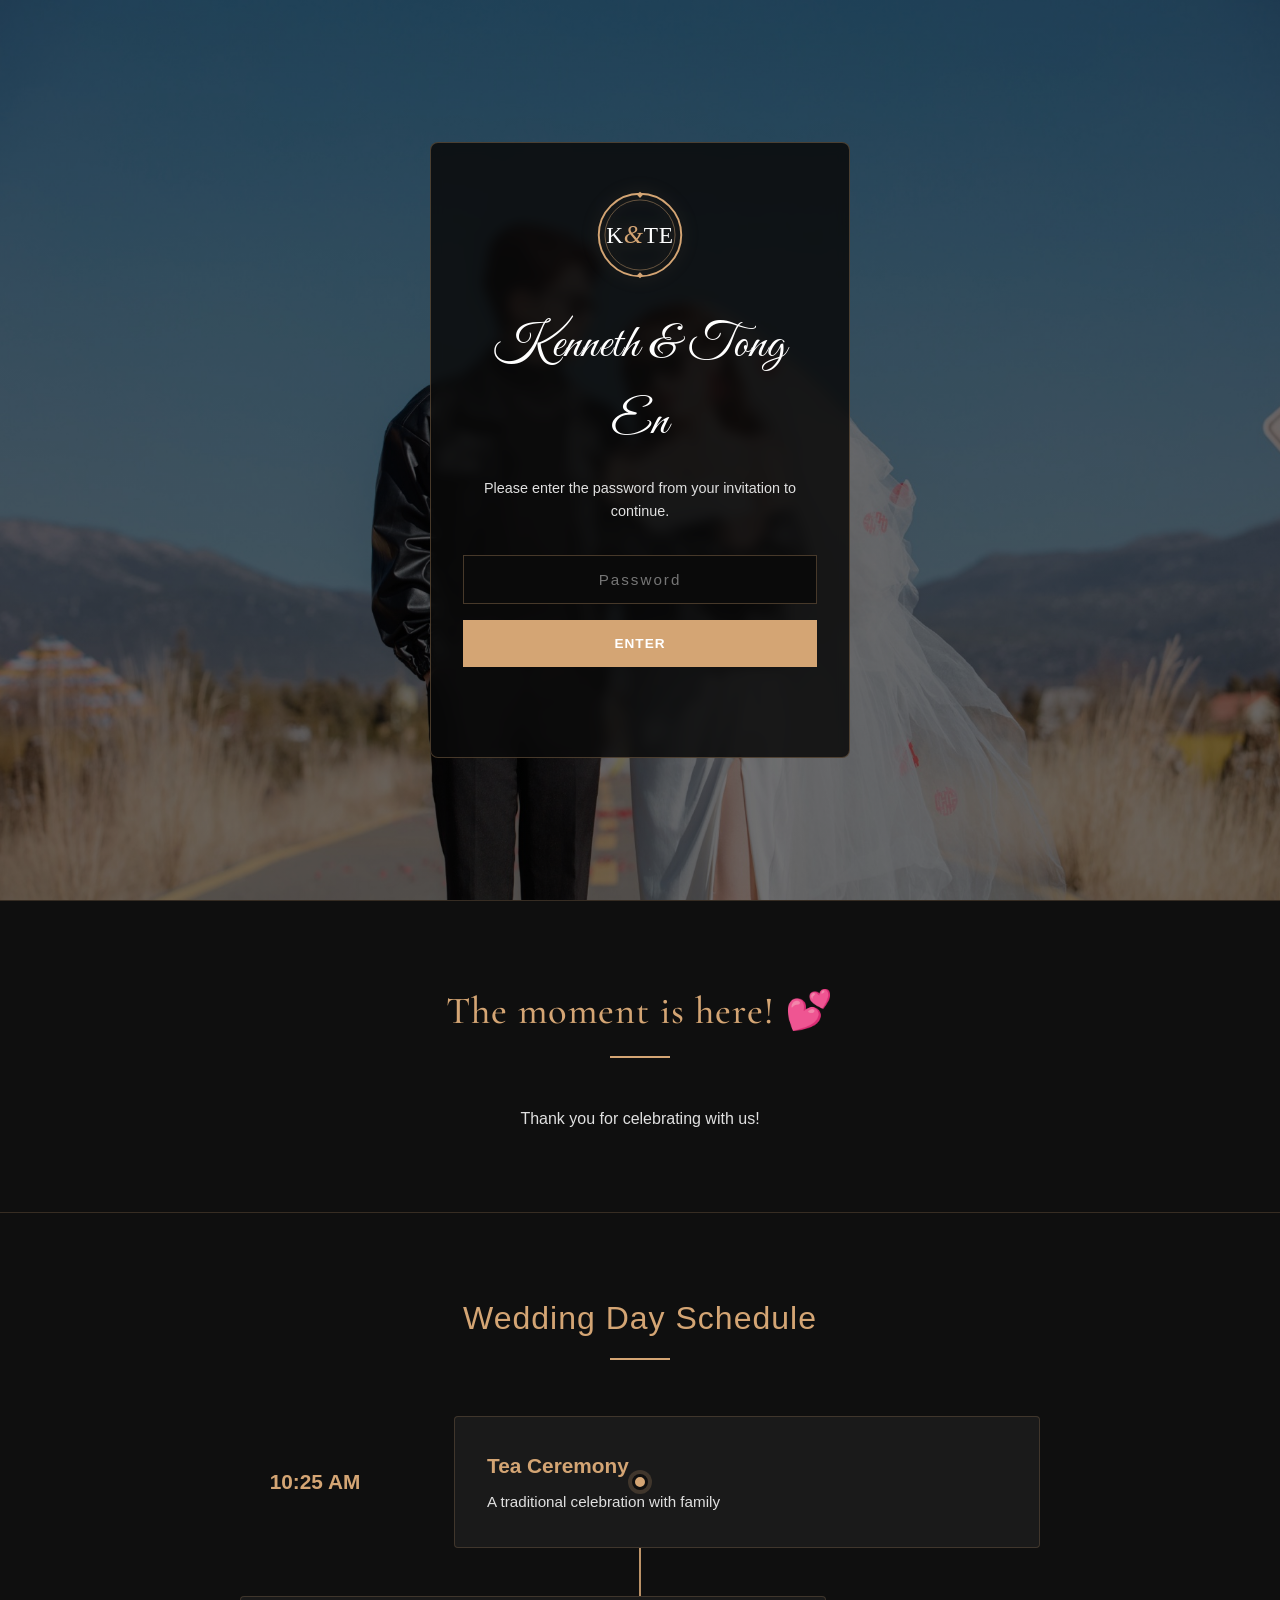
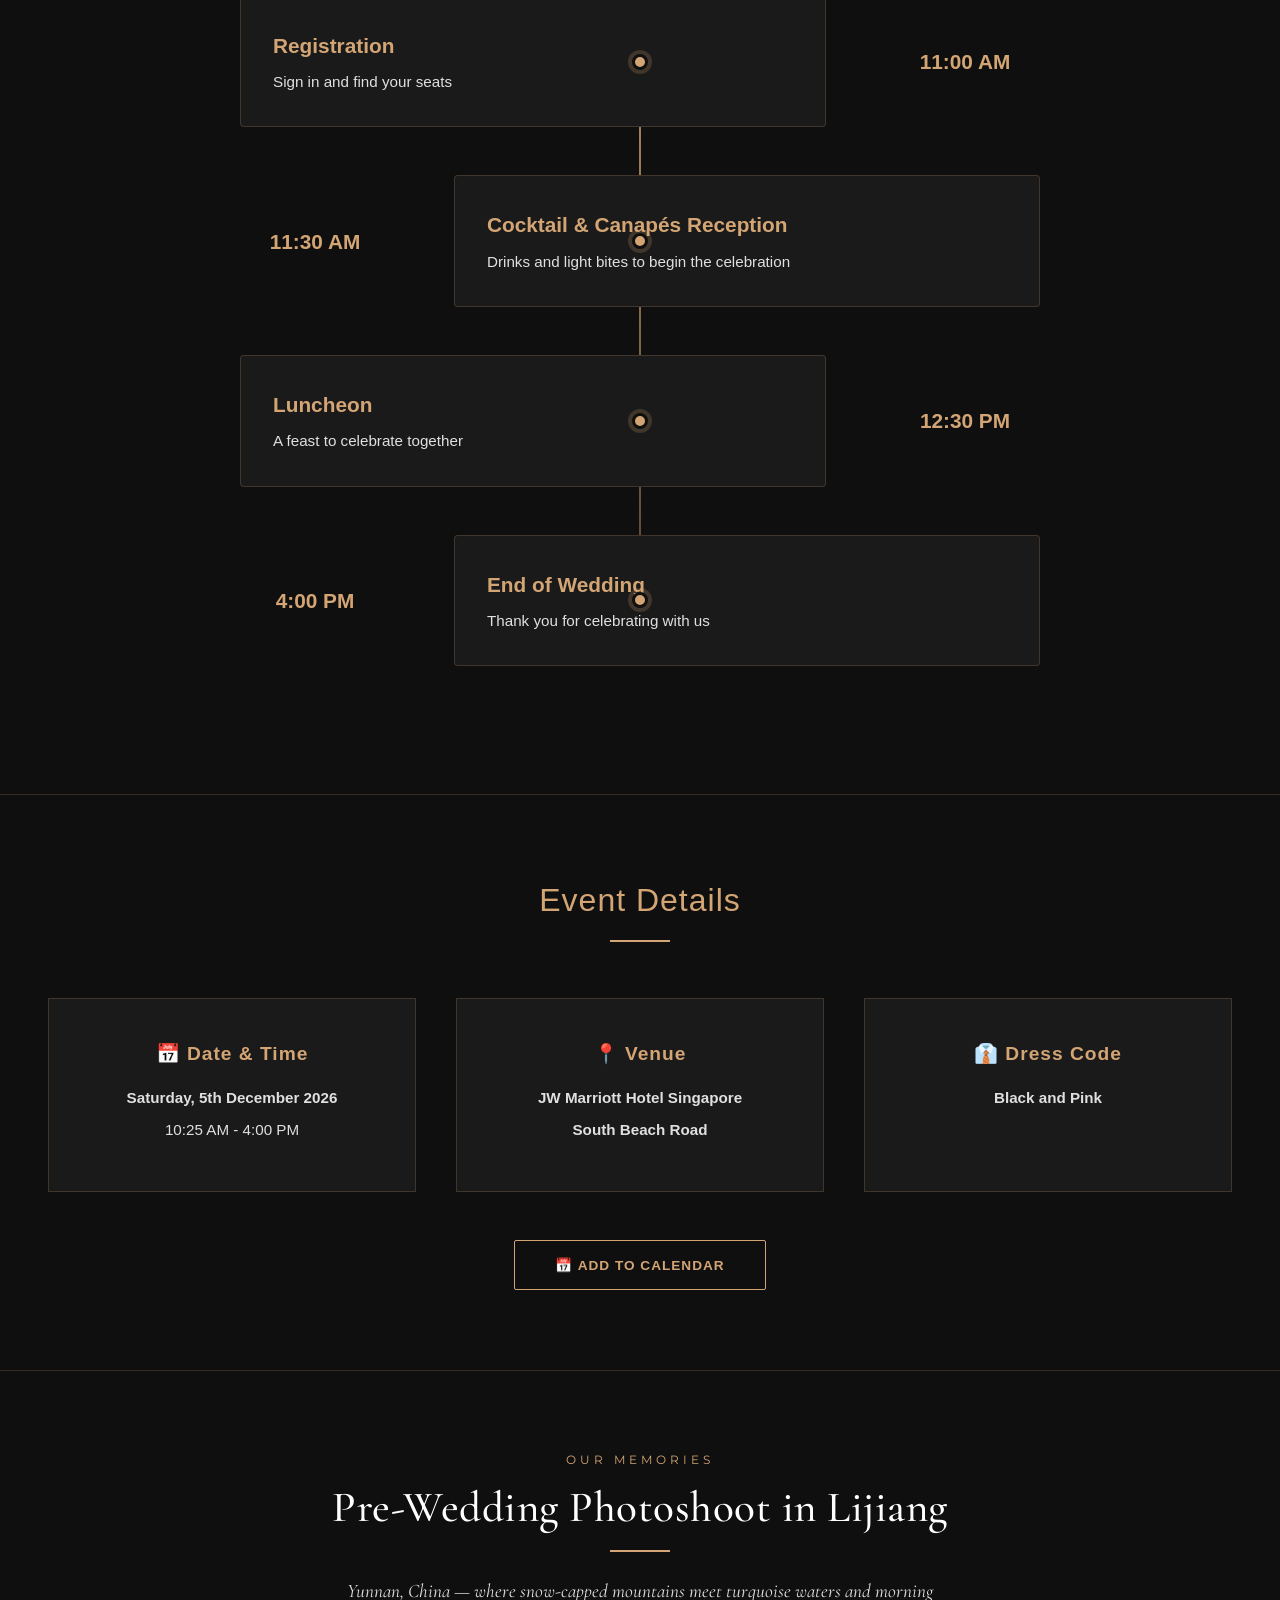
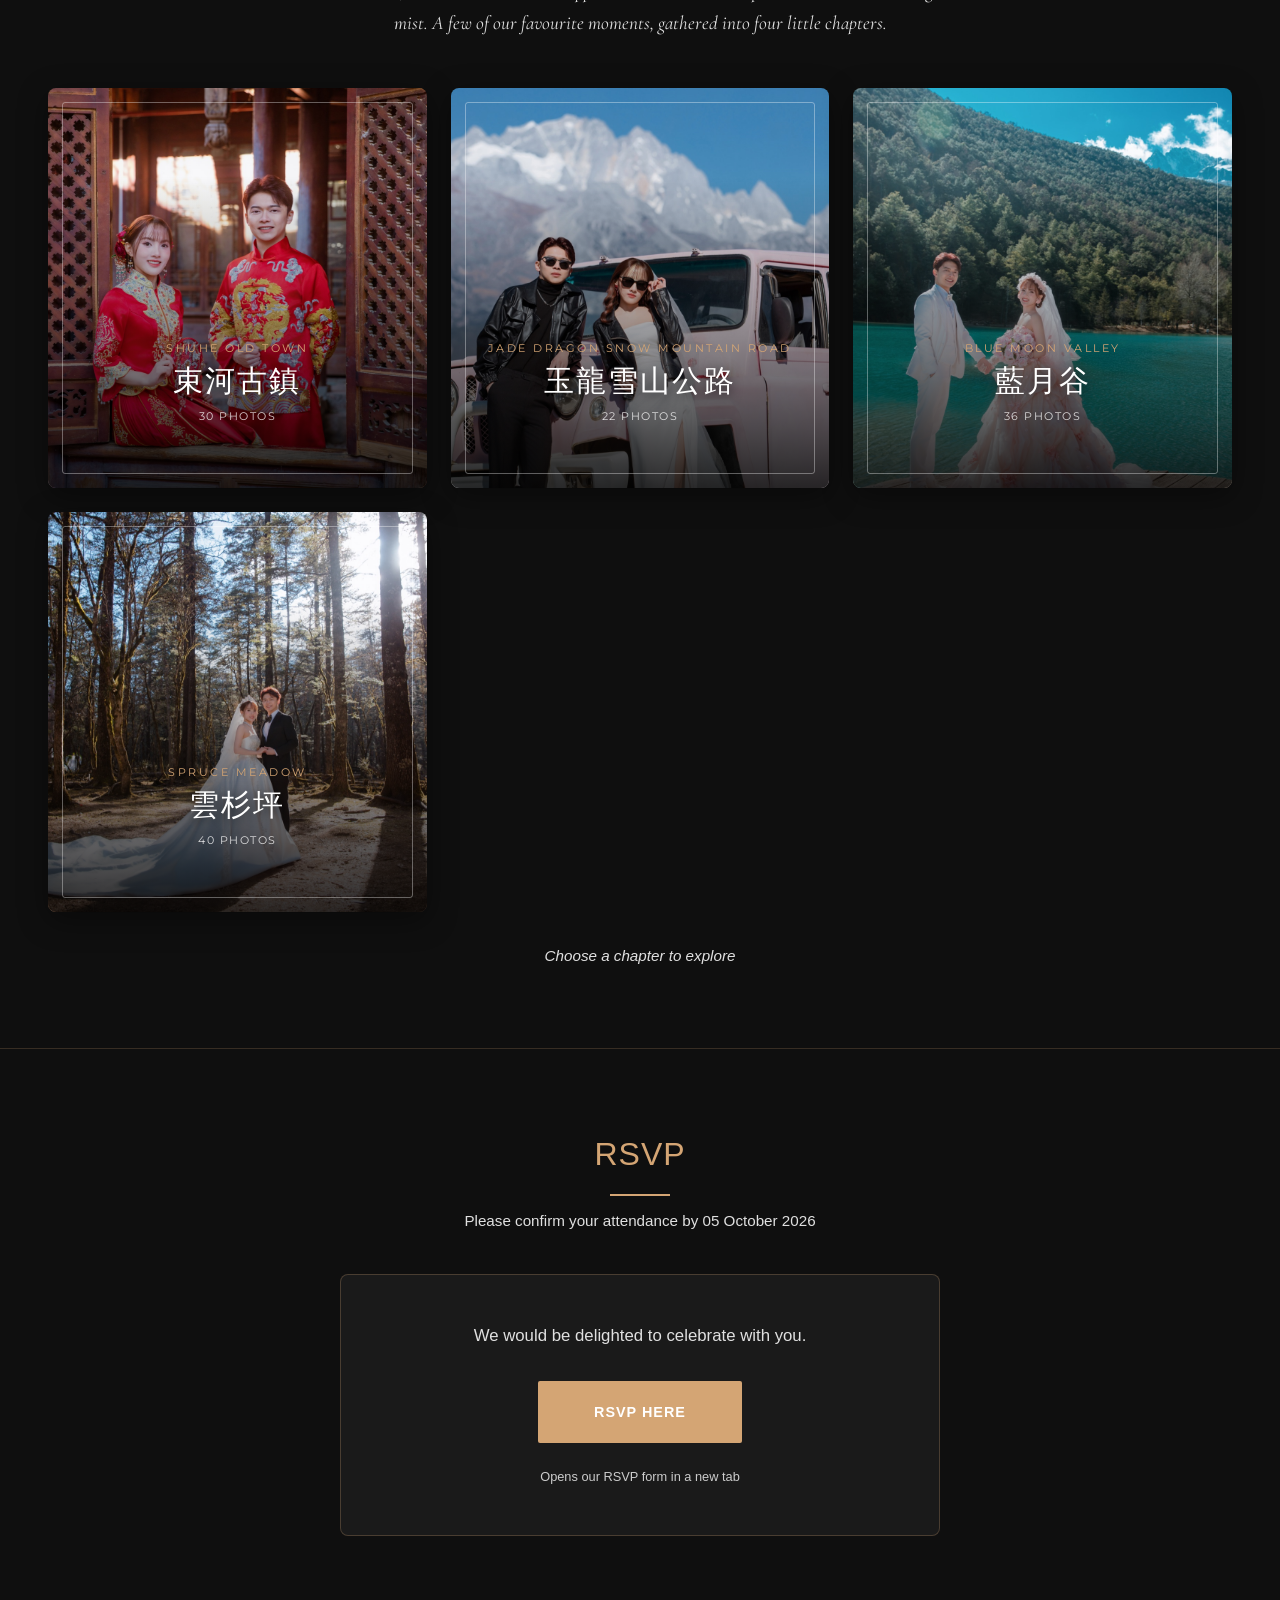
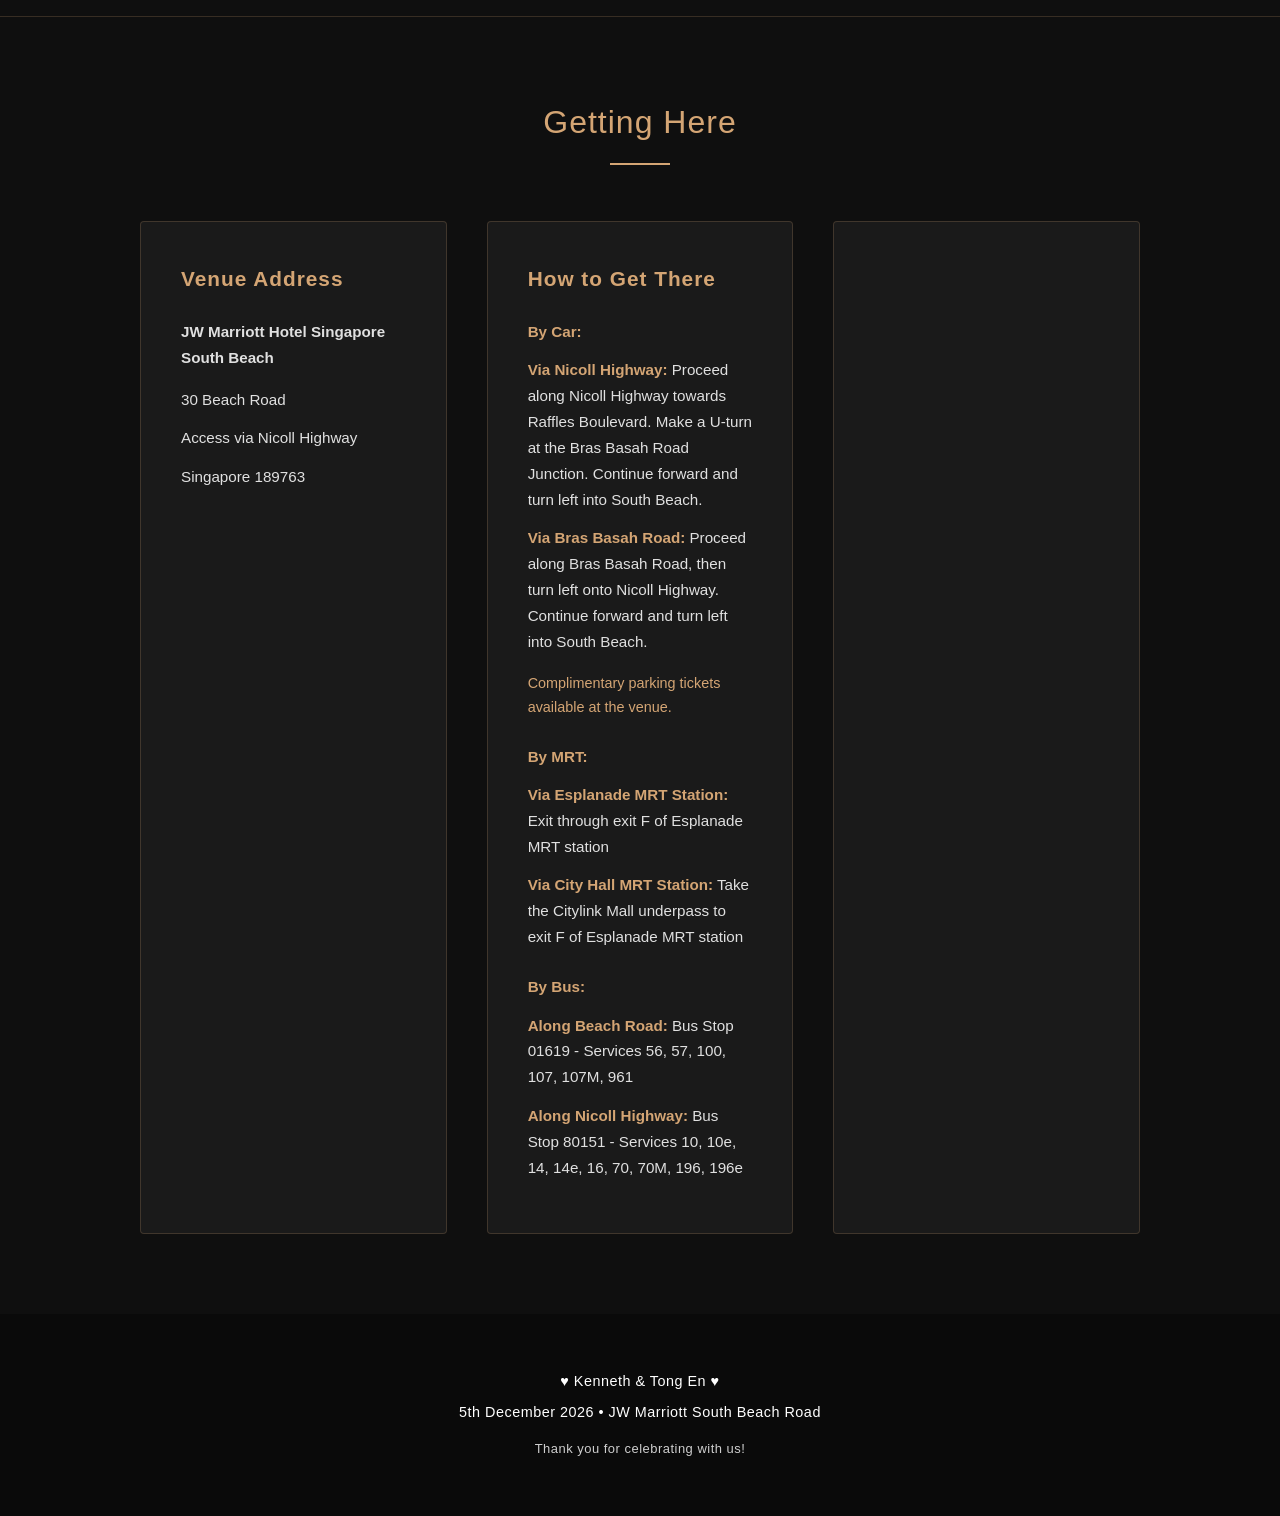
==== commit 8809c8d8: "Align details card, countdown & calendar to 10:25 start Co-Authored-By: Claude Opus 4.8 <noreply@ant" ====
--- a/index.html
+++ b/index.html
@@ -9,7 +9,7 @@
     <link rel="preconnect" href="https://fonts.googleapis.com">
     <link rel="preconnect" href="https://fonts.gstatic.com" crossorigin>
     <link href="https://fonts.googleapis.com/css2?family=Cormorant+Garamond:wght@400;500;600&family=Great+Vibes&family=Montserrat:wght@400;500&display=swap" rel="stylesheet">
-    <link rel="stylesheet" href="style.css?v=32">
+    <link rel="stylesheet" href="style.css?v=33">
 </head>
 <body class="gate-locked">
     <!-- Password Gate -->
@@ -199,7 +199,7 @@
                 <div class="detail-card">
                     <h3>📅 Date & Time</h3>
                     <p><strong>Saturday, 5th December 2026</strong></p>
-                    <p>10:30 AM - 4:00 PM</p>
+                    <p>10:25 AM - 4:00 PM</p>
                 </div>
 
                 <div class="detail-card">
@@ -298,6 +298,6 @@
         <button class="lightbox-nav lightbox-next" id="lightboxNext" aria-label="Next photo">&#8250;</button>
     </div>
 
-    <script src="script.js?v=32"></script>
+    <script src="script.js?v=33"></script>
 </body>
 </html>
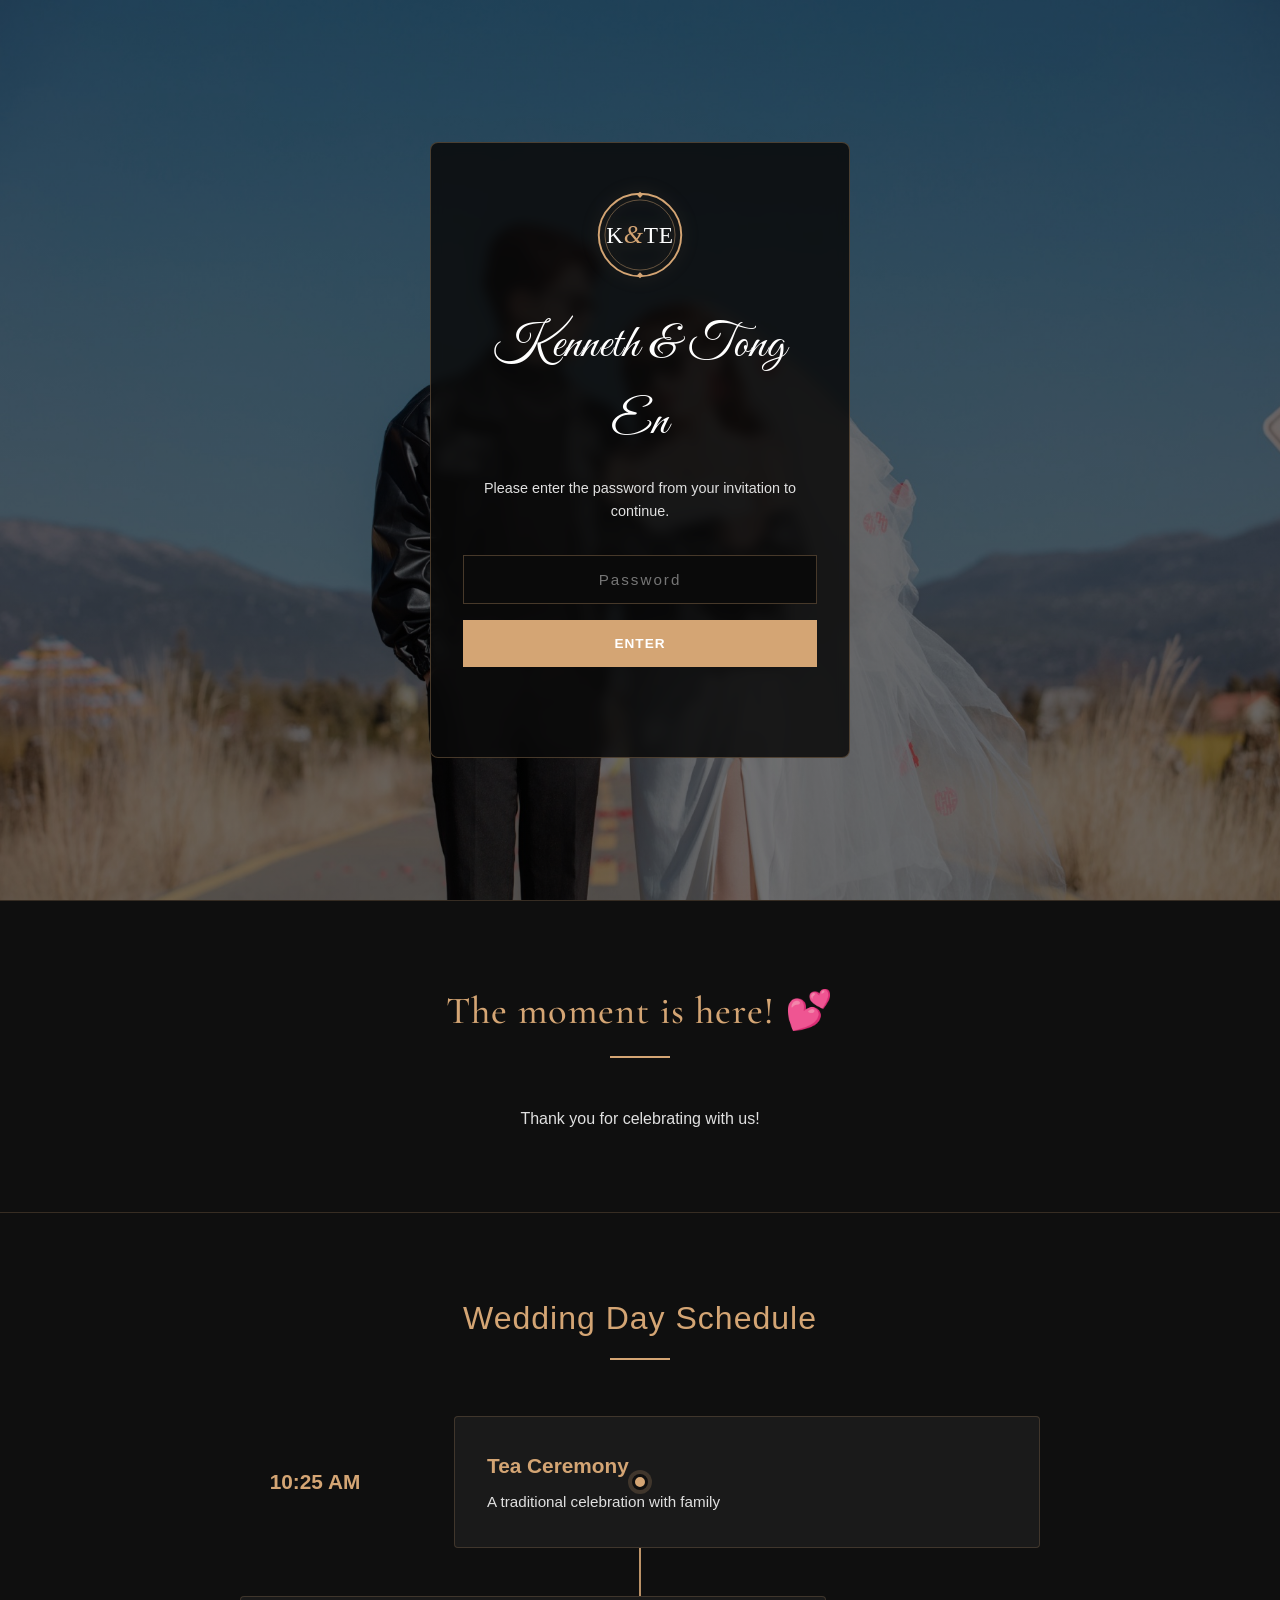
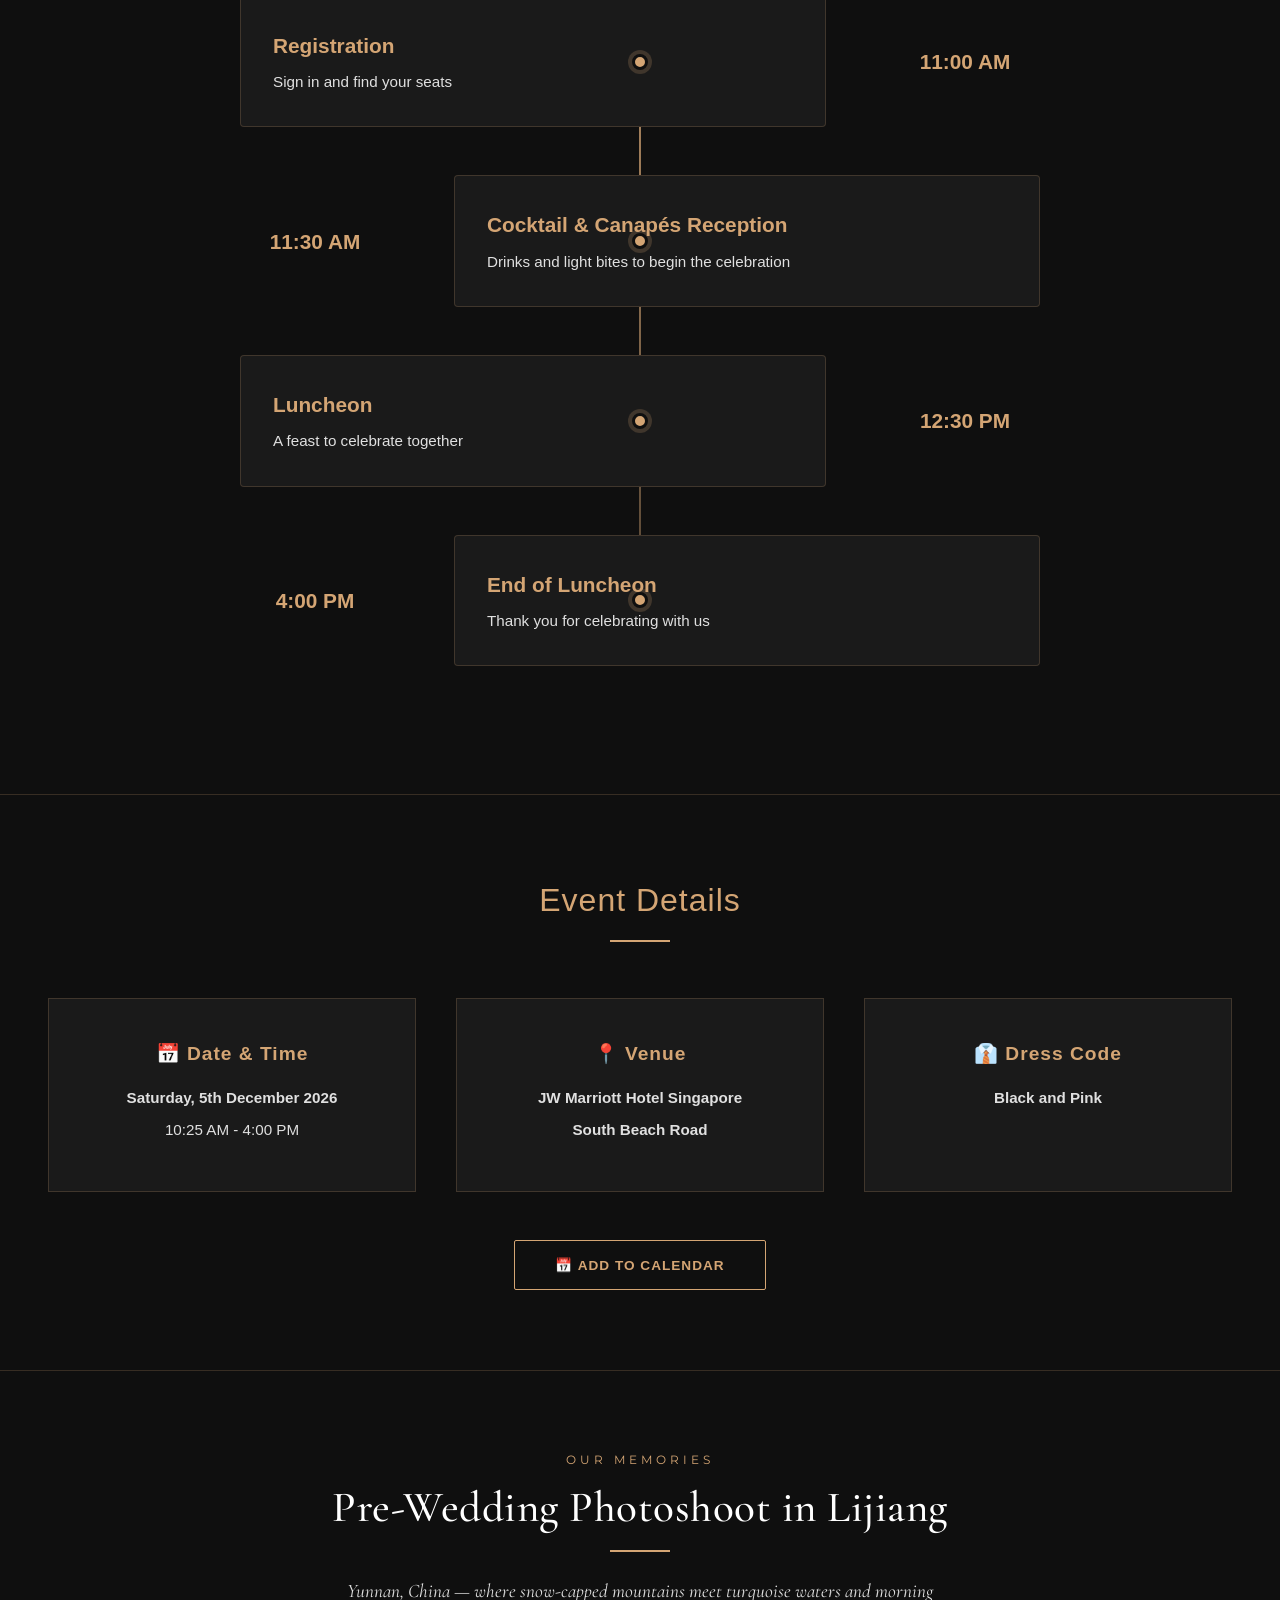
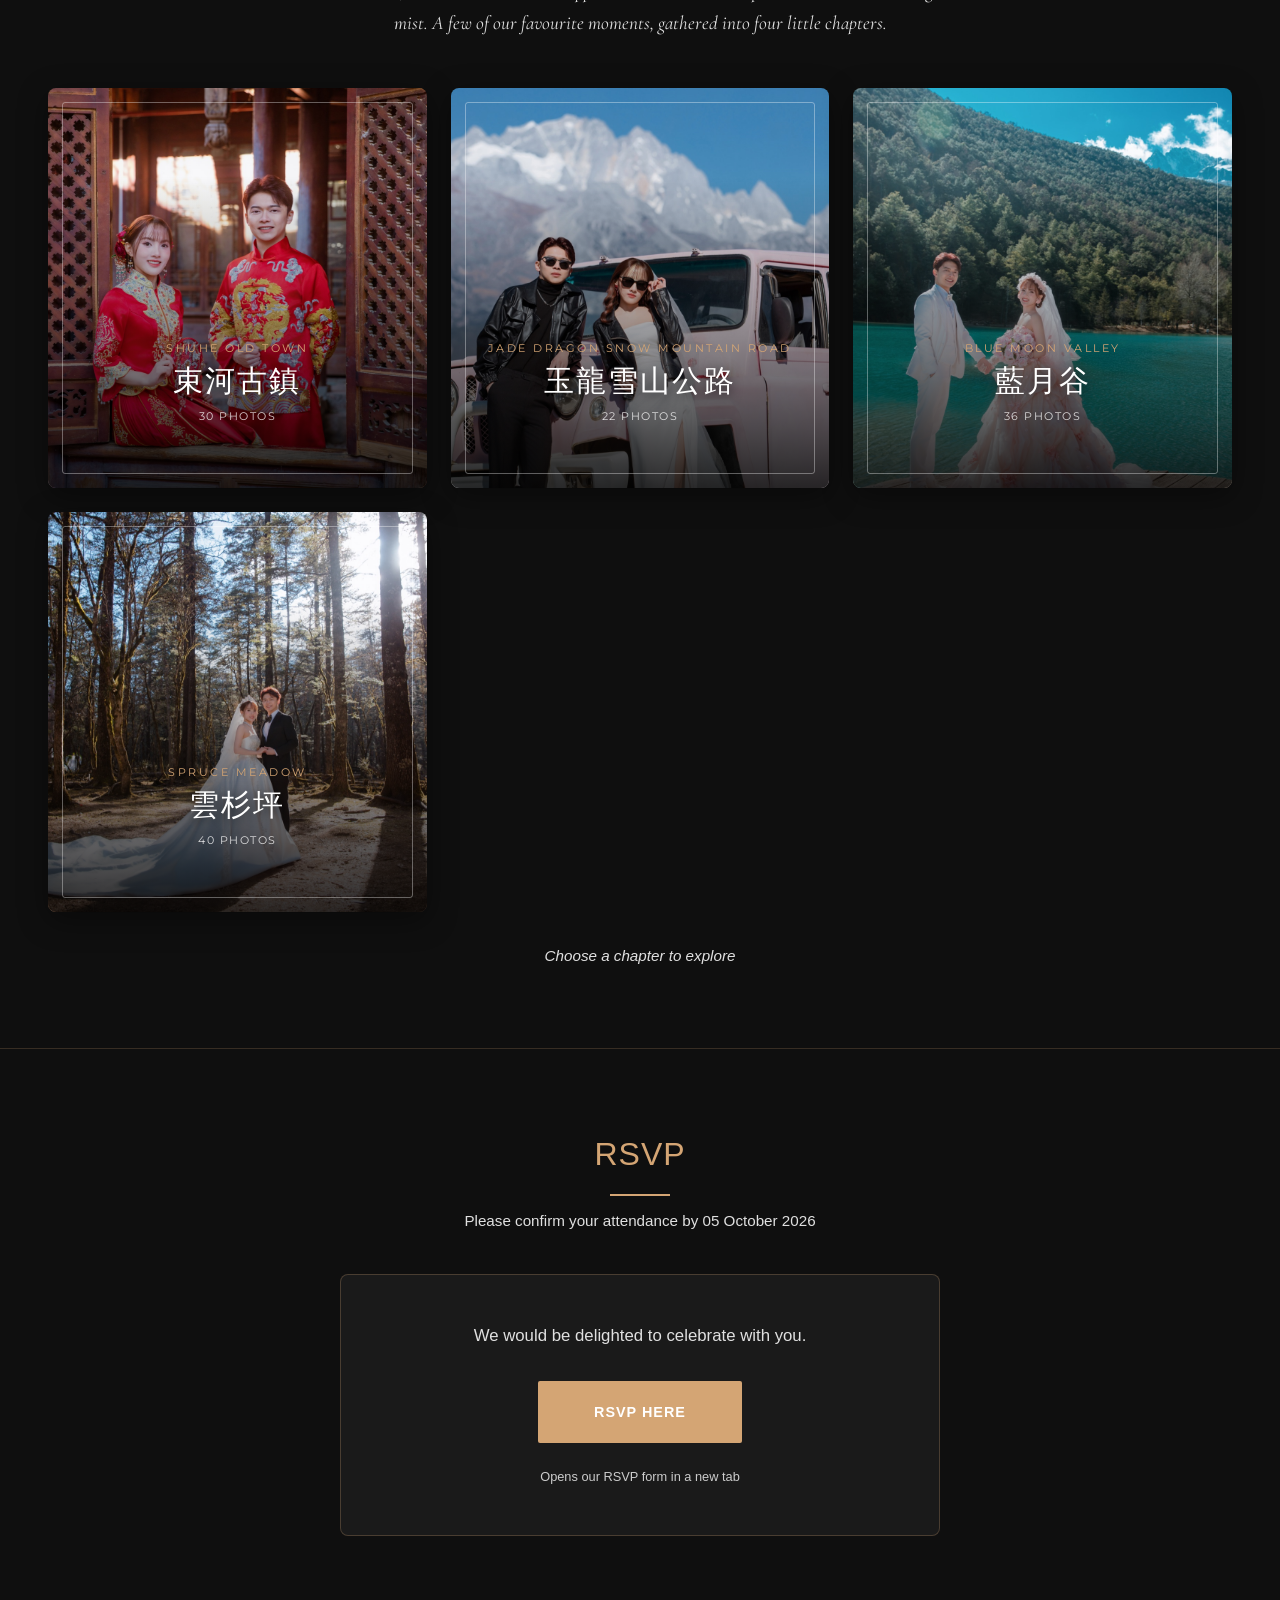
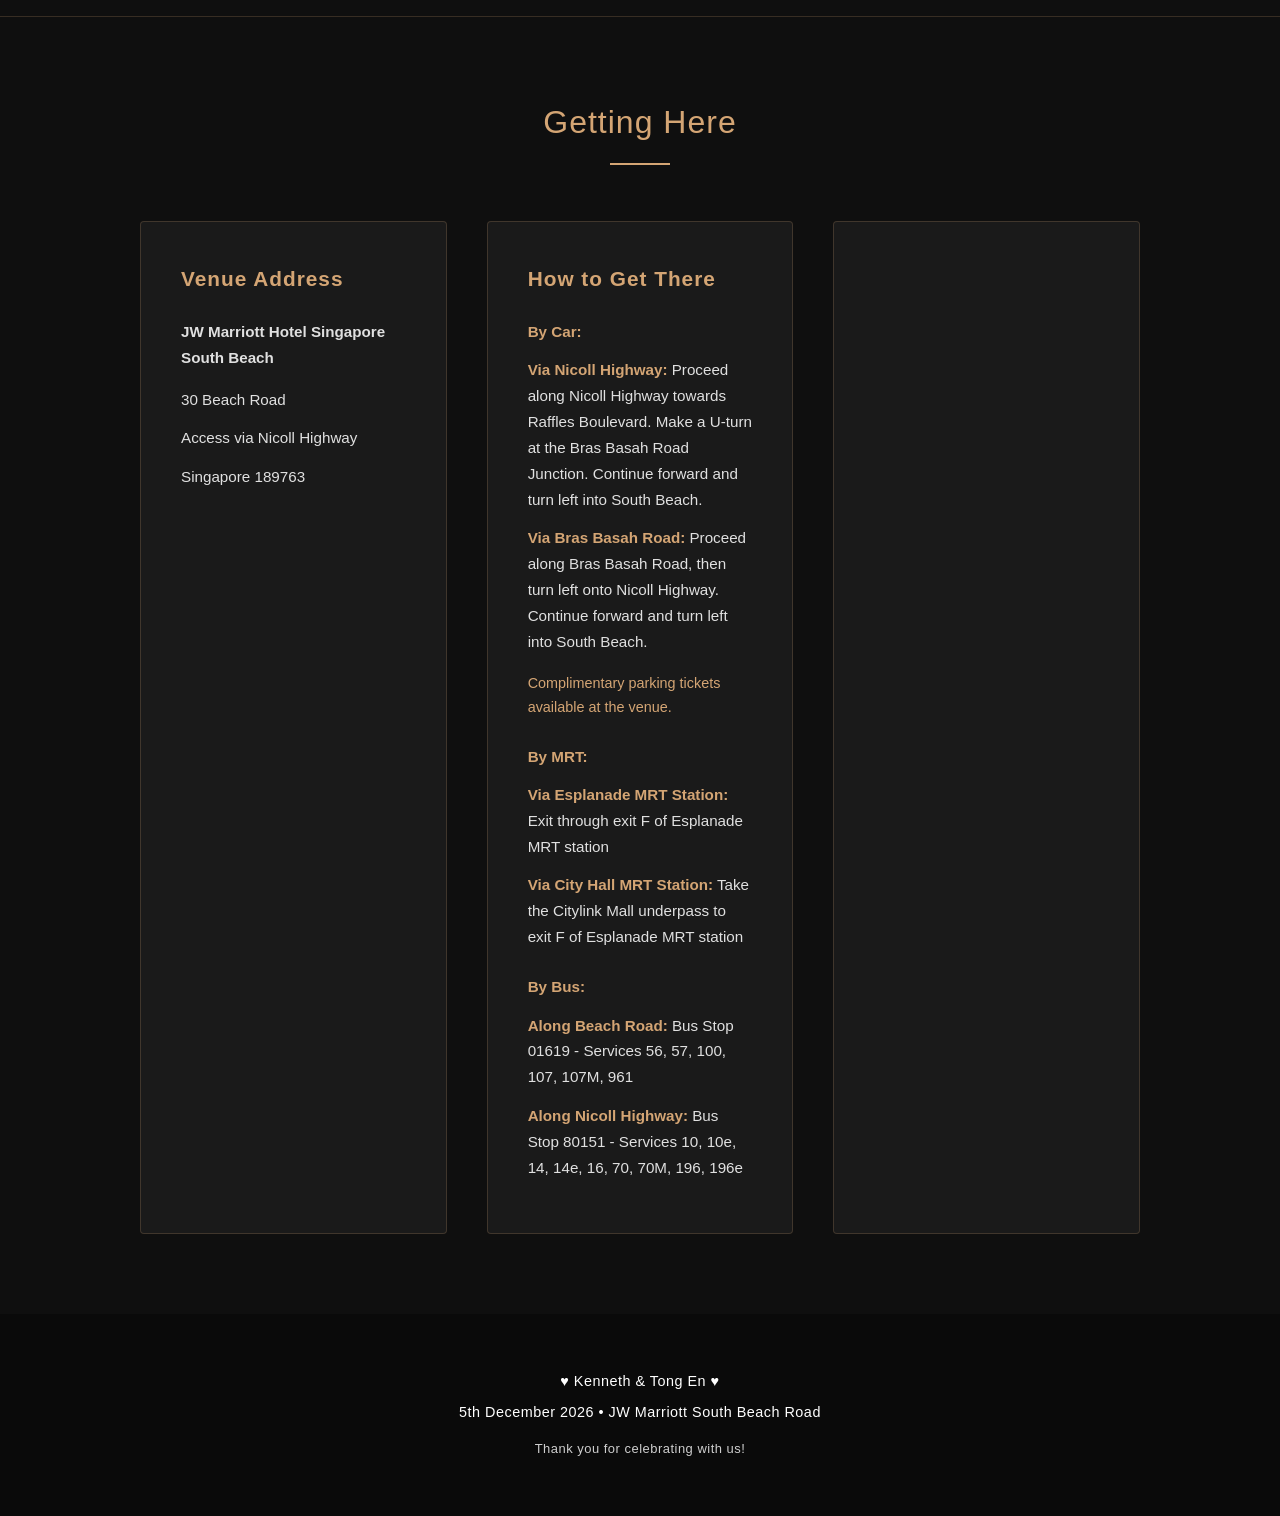
==== commit b43282fb: "End of Luncheon (was End of Wedding) Co-Authored-By: Claude Opus 4.8 <noreply@anthropic.com>" ====
--- a/index.html
+++ b/index.html
@@ -9,7 +9,7 @@
     <link rel="preconnect" href="https://fonts.googleapis.com">
     <link rel="preconnect" href="https://fonts.gstatic.com" crossorigin>
     <link href="https://fonts.googleapis.com/css2?family=Cormorant+Garamond:wght@400;500;600&family=Great+Vibes&family=Montserrat:wght@400;500&display=swap" rel="stylesheet">
-    <link rel="stylesheet" href="style.css?v=33">
+    <link rel="stylesheet" href="style.css?v=34">
 </head>
 <body class="gate-locked">
     <!-- Password Gate -->
@@ -183,7 +183,7 @@
                 <div class="timeline-time">4:00 PM</div>
                 <div class="timeline-marker"></div>
                 <div class="timeline-content">
-                    <h3>End of Wedding</h3>
+                    <h3>End of Luncheon</h3>
                     <p>Thank you for celebrating with us</p>
                 </div>
             </div>
@@ -298,6 +298,6 @@
         <button class="lightbox-nav lightbox-next" id="lightboxNext" aria-label="Next photo">&#8250;</button>
     </div>
 
-    <script src="script.js?v=33"></script>
+    <script src="script.js?v=34"></script>
 </body>
 </html>
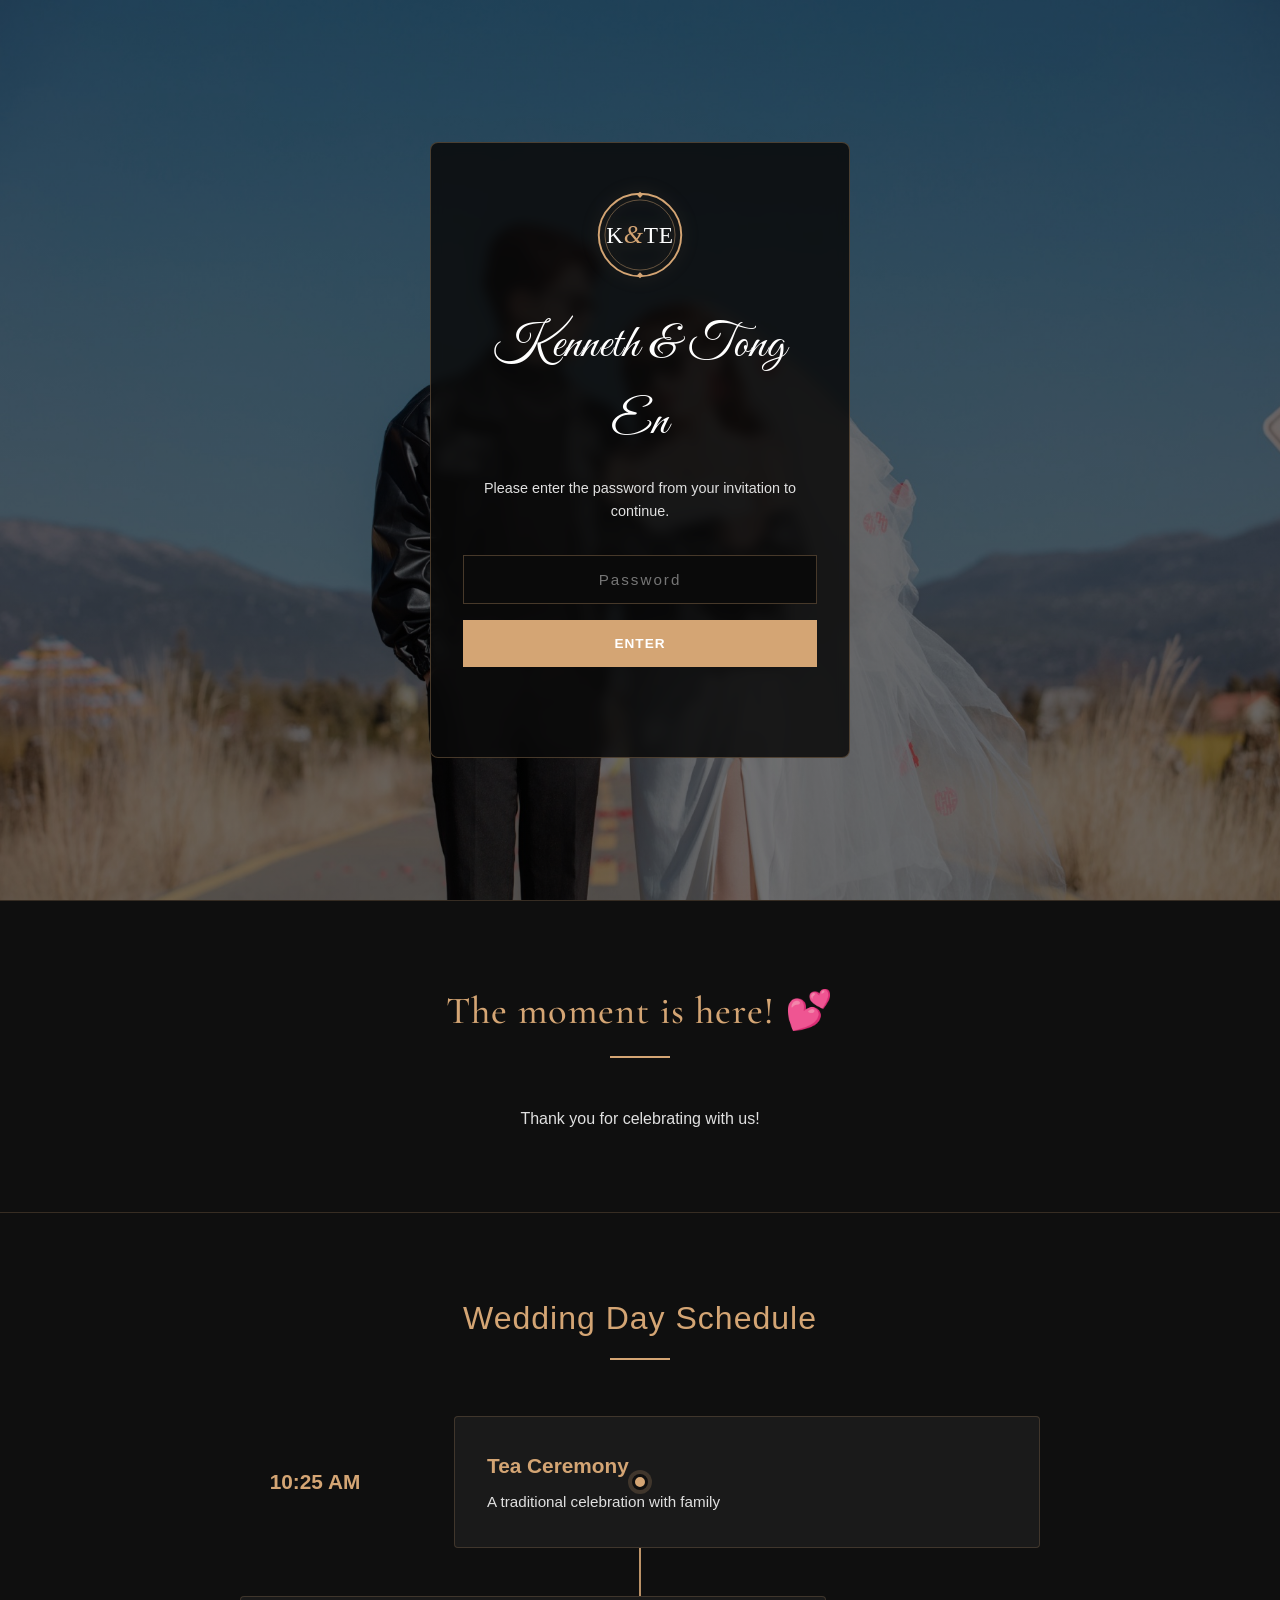
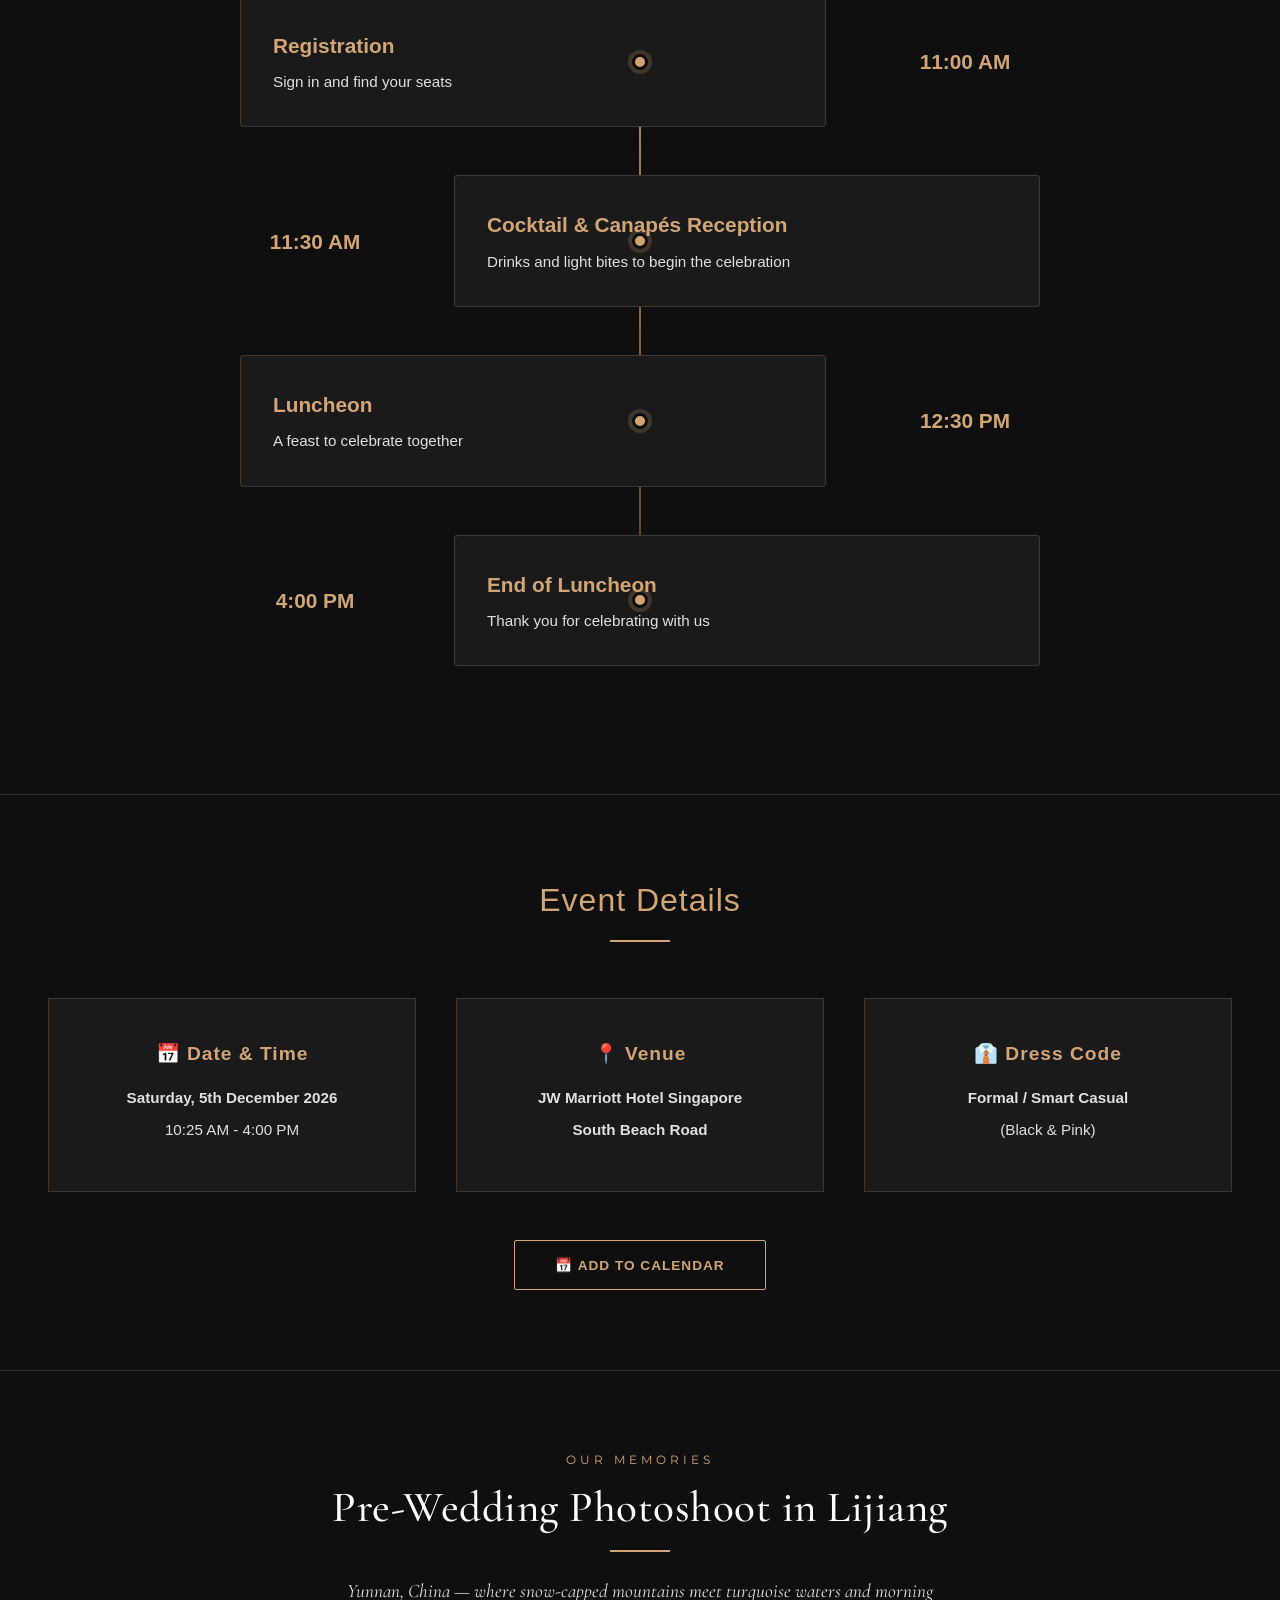
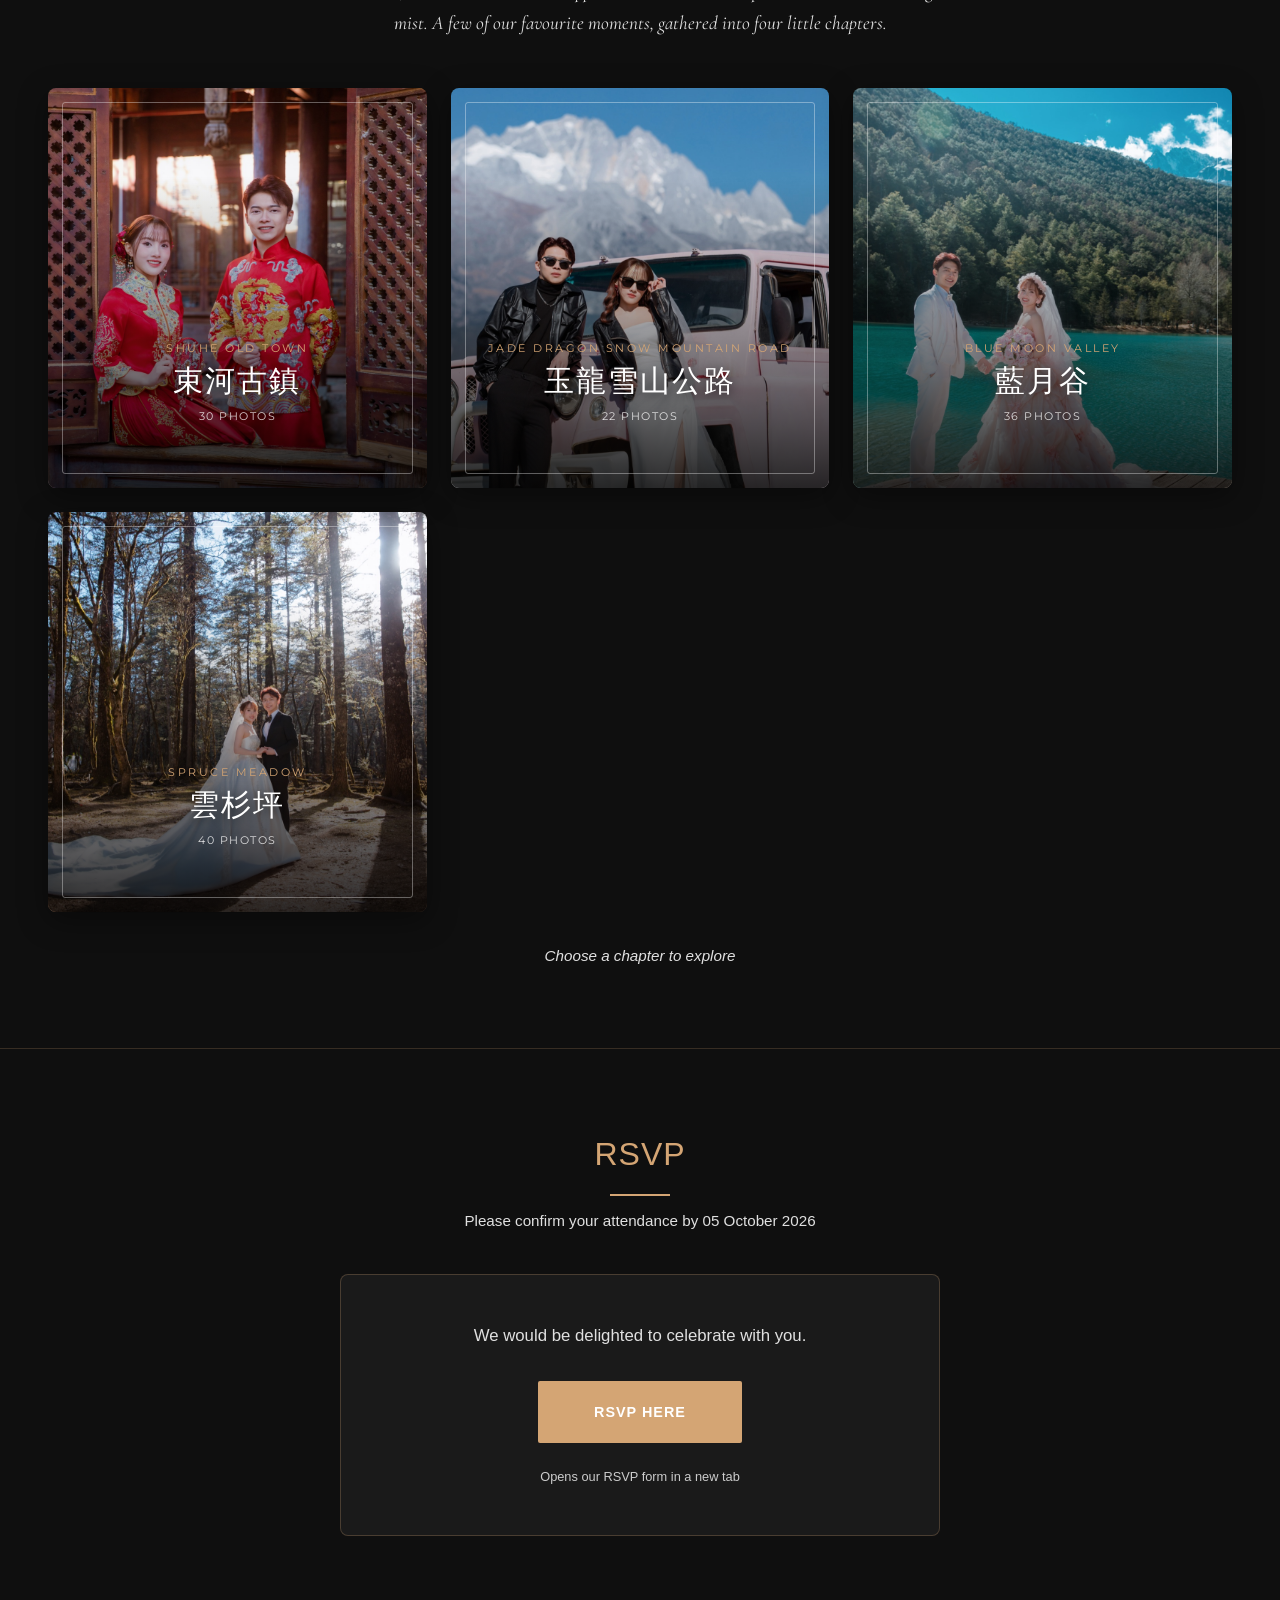
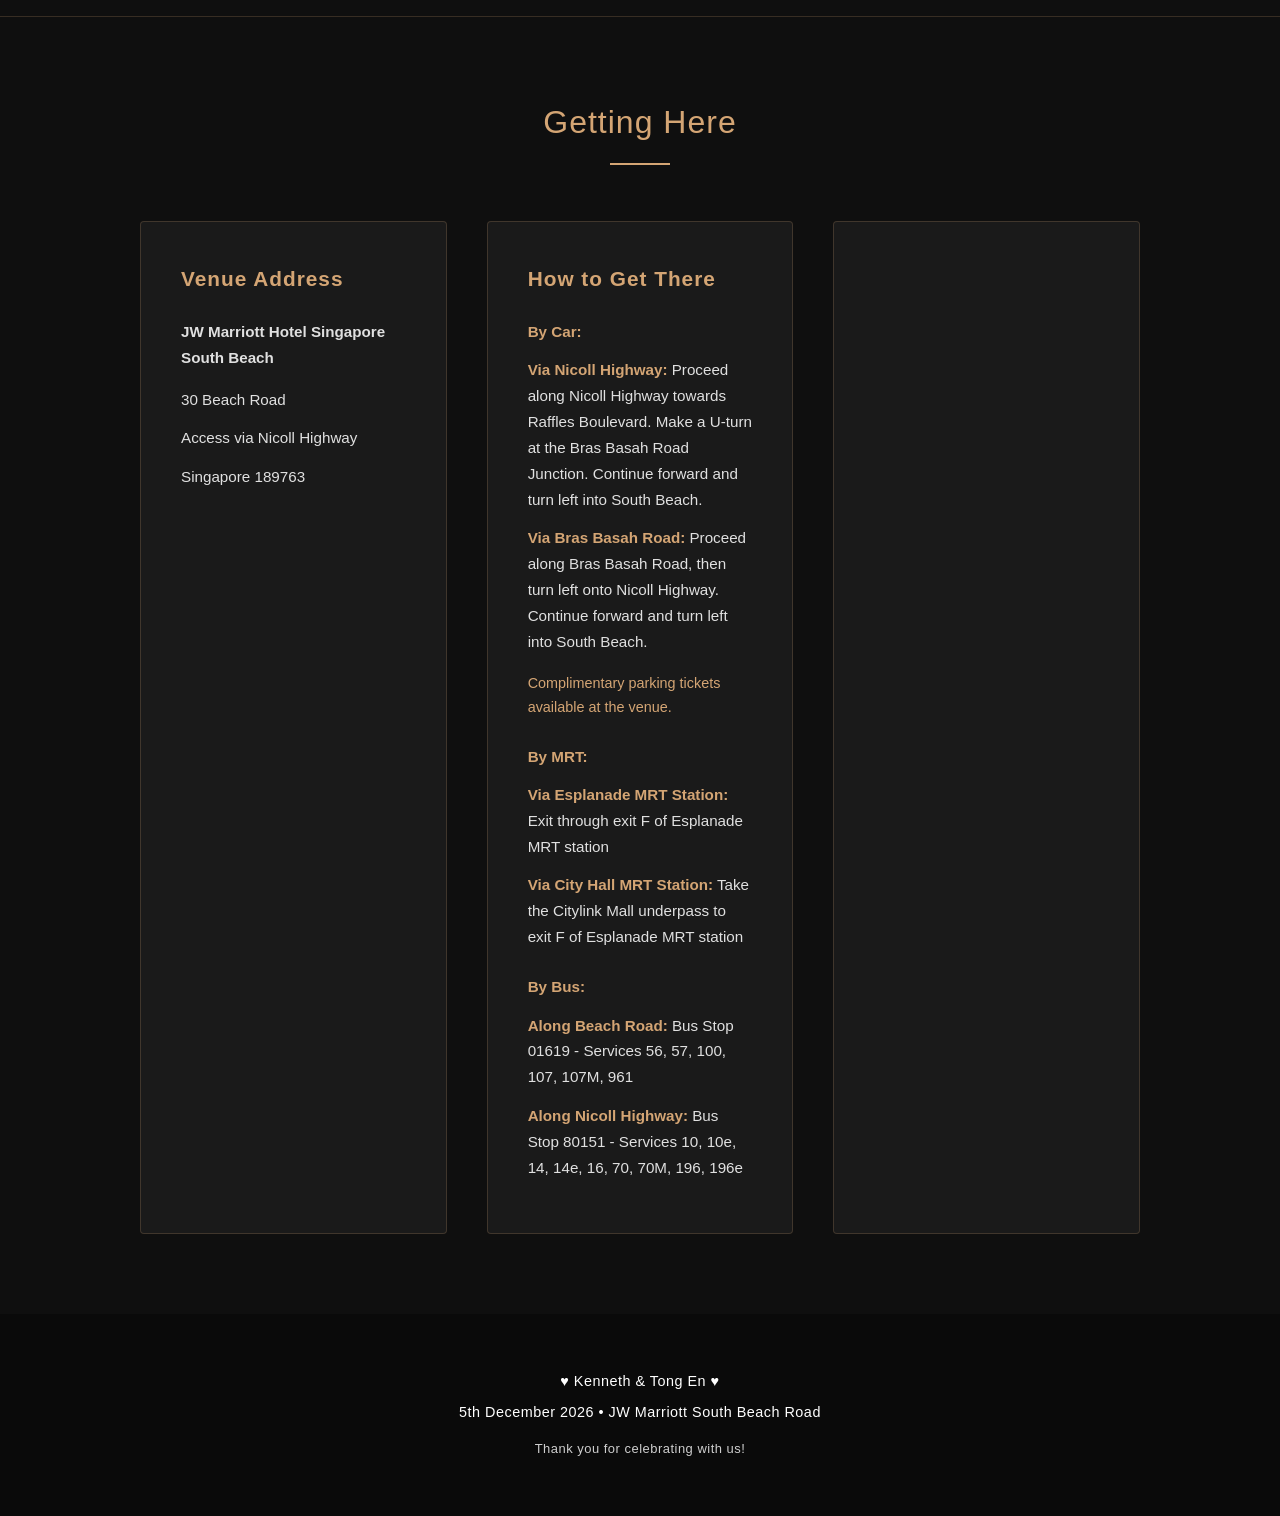
==== commit 975ab462: "Dress code: Formal / Smart Casual (Black & Pink) Co-Authored-By: Claude Opus 4.8 <noreply@anthropic." ====
--- a/index.html
+++ b/index.html
@@ -9,7 +9,7 @@
     <link rel="preconnect" href="https://fonts.googleapis.com">
     <link rel="preconnect" href="https://fonts.gstatic.com" crossorigin>
     <link href="https://fonts.googleapis.com/css2?family=Cormorant+Garamond:wght@400;500;600&family=Great+Vibes&family=Montserrat:wght@400;500&display=swap" rel="stylesheet">
-    <link rel="stylesheet" href="style.css?v=34">
+    <link rel="stylesheet" href="style.css?v=39">
 </head>
 <body class="gate-locked">
     <!-- Password Gate -->
@@ -111,7 +111,8 @@
     <section id="hero" class="hero">
         <div class="hero-overlay"></div>
         <div class="hero-content">
-            <h1 class="hero-title">Welcome to the Wedding of Kenneth & Tong En</h1>
+            <p class="hero-welcome">Welcome to the wedding of</p>
+            <h1 class="hero-title">Kenneth &amp; Tong En</h1>
             <p class="hero-date">5 December 2026 • JW Marriott South Beach Road</p>
         </div>
     </section>
@@ -210,7 +211,8 @@
 
                 <div class="detail-card">
                     <h3>👔 Dress Code</h3>
-                    <p><strong>Black and Pink</strong></p>
+                    <p><strong>Formal / Smart Casual</strong></p>
+                    <p>(Black &amp; Pink)</p>
                 </div>
 
             </div>
@@ -298,6 +300,6 @@
         <button class="lightbox-nav lightbox-next" id="lightboxNext" aria-label="Next photo">&#8250;</button>
     </div>
 
-    <script src="script.js?v=34"></script>
+    <script src="script.js?v=39"></script>
 </body>
 </html>
--- a/style.css
+++ b/style.css
@@ -24,6 +24,7 @@
     color: var(--text);
     line-height: 1.6;
     background: var(--primary);
+    overflow-x: hidden;
 }
 
 /* Navigation */
@@ -348,7 +349,21 @@
 .hero-content {
     position: relative;
     z-index: 10;
+    width: 100%;
+    min-width: 0;
+    max-width: 100%;
+    padding: 0 1.25rem;
+    box-sizing: border-box;
     animation: fadeInUp 1s ease-out;
+}
+
+.hero-welcome {
+    font-family: 'Montserrat', sans-serif;
+    font-size: 0.9rem;
+    letter-spacing: 3px;
+    text-transform: uppercase;
+    color: var(--accent);
+    margin-bottom: 1rem;
 }
 
 .hero-title {
@@ -359,6 +374,9 @@
     font-weight: 400;
     letter-spacing: 1px;
     line-height: 1.15;
+    max-width: 100%;
+    white-space: normal;
+    overflow-wrap: break-word;
     text-shadow: 0 2px 10px rgba(212, 165, 116, 0.2);
 }
 
@@ -1595,6 +1613,42 @@
     }
 }
 
+.upload-tip {
+    margin-top: 1rem;
+    text-align: center;
+    color: var(--gray-dark);
+    font-size: 0.8rem;
+    font-style: italic;
+    line-height: 1.5;
+}
+
+/* Photo sharing — pre-wedding "coming soon" state */
+.upload-soon {
+    text-align: center;
+    padding: 1.5rem 0.5rem;
+}
+
+.upload-soon svg {
+    width: 46px;
+    height: 46px;
+    color: var(--accent);
+    margin-bottom: 1.2rem;
+}
+
+.upload-soon h3 {
+    color: var(--white);
+    font-size: 1.25rem;
+    font-weight: 500;
+    letter-spacing: 0.5px;
+    margin-bottom: 0.7rem;
+}
+
+.upload-soon p {
+    color: var(--text);
+    font-size: 0.95rem;
+    line-height: 1.65;
+}
+
 /* Camera filter picker */
 .camera-filters {
     display: flex;
@@ -1746,11 +1800,17 @@
     }
 
     .hero-title {
-        font-size: 3.6rem;
+        font-size: 3.4rem;
+    }
+
+    .hero-welcome {
+        font-size: 0.8rem;
+        letter-spacing: 2.5px;
     }
 
     .hero-date {
-        font-size: 0.9rem;
+        font-size: 0.85rem;
+        letter-spacing: 1.5px;
     }
 
     .details h2,
@@ -1834,11 +1894,17 @@
     }
 
     .hero-title {
-        font-size: 2.7rem;
+        font-size: 2.6rem;
+    }
+
+    .hero-welcome {
+        font-size: 0.72rem;
+        letter-spacing: 2px;
     }
 
     .hero-date {
-        font-size: 0.8rem;
+        font-size: 0.72rem;
+        letter-spacing: 1px;
     }
 
     .countdown-container {
@@ -1863,6 +1929,12 @@
     }
 
     .hero-title {
-        font-size: 2.3rem;
-    }
-}
+        font-size: 1.9rem;
+    }
+}
+
+@media (max-width: 360px) {
+    .hero-title {
+        font-size: 2.2rem;
+    }
+}
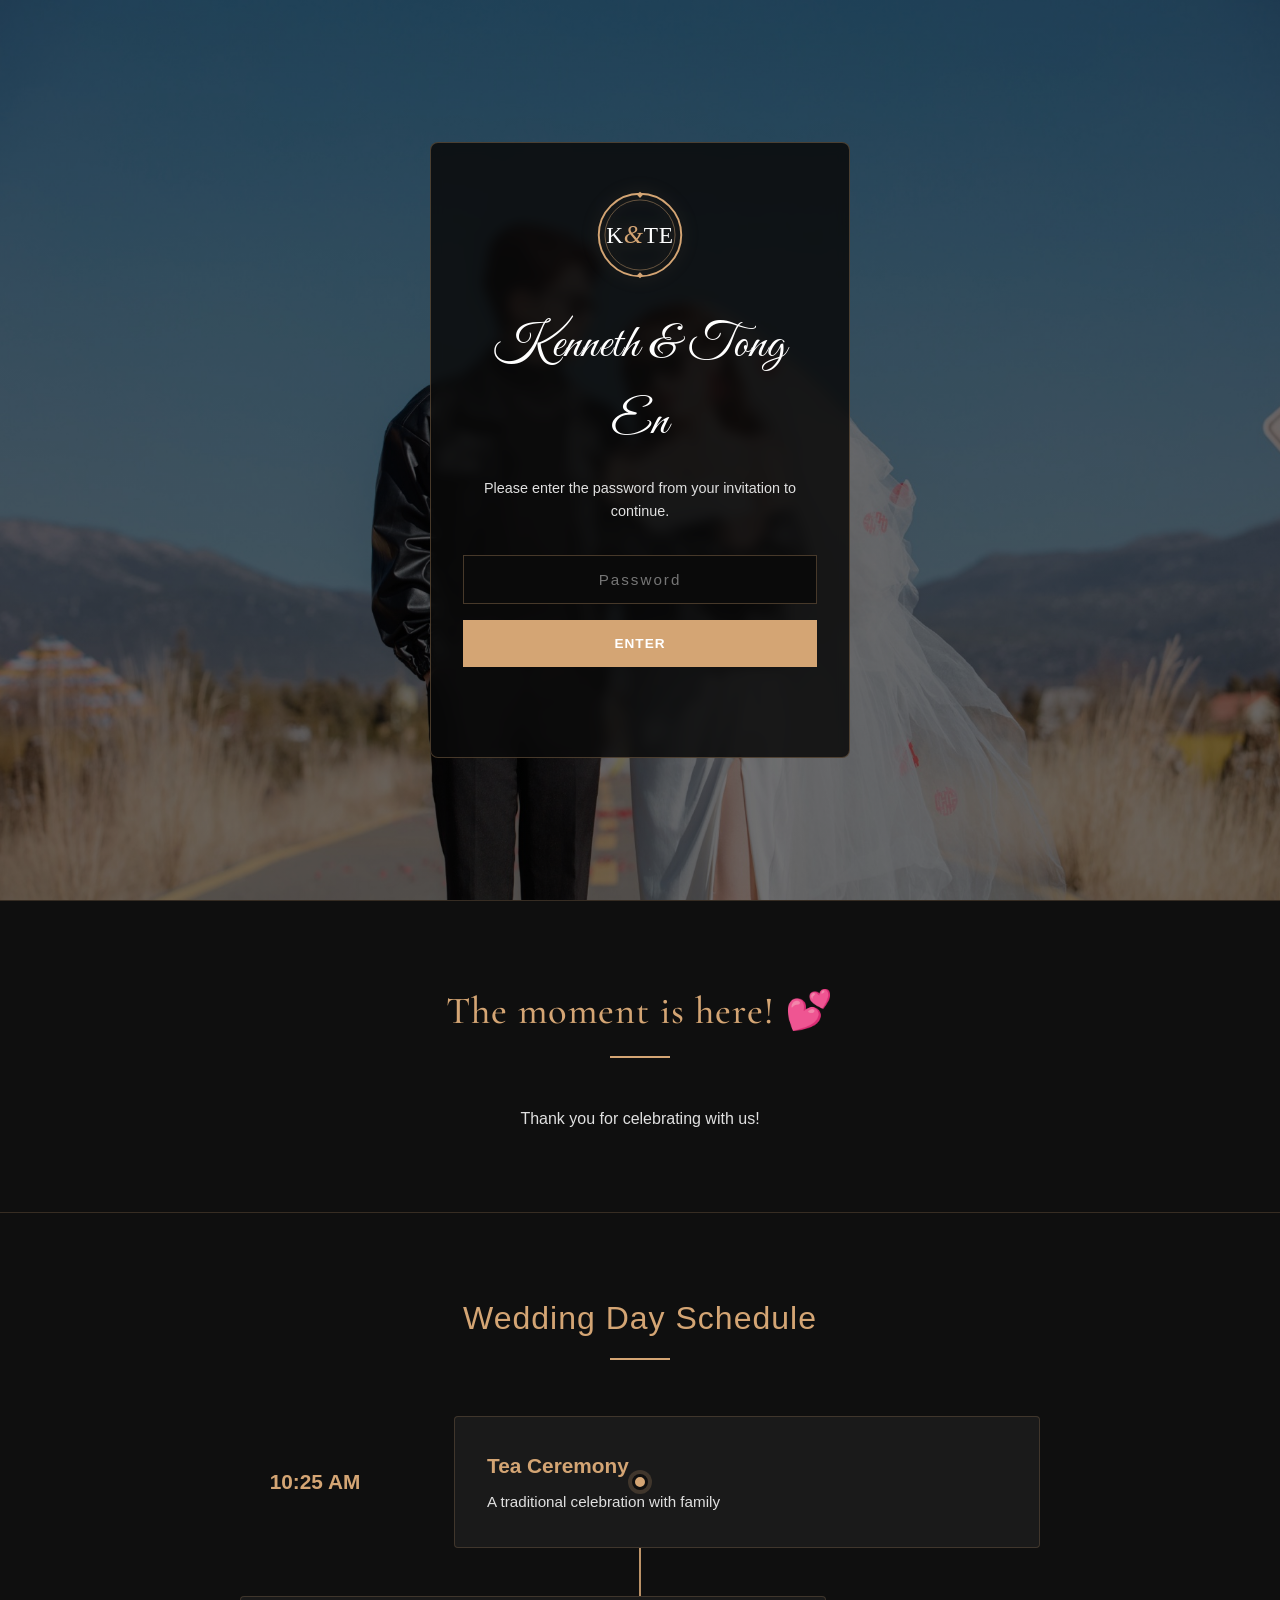
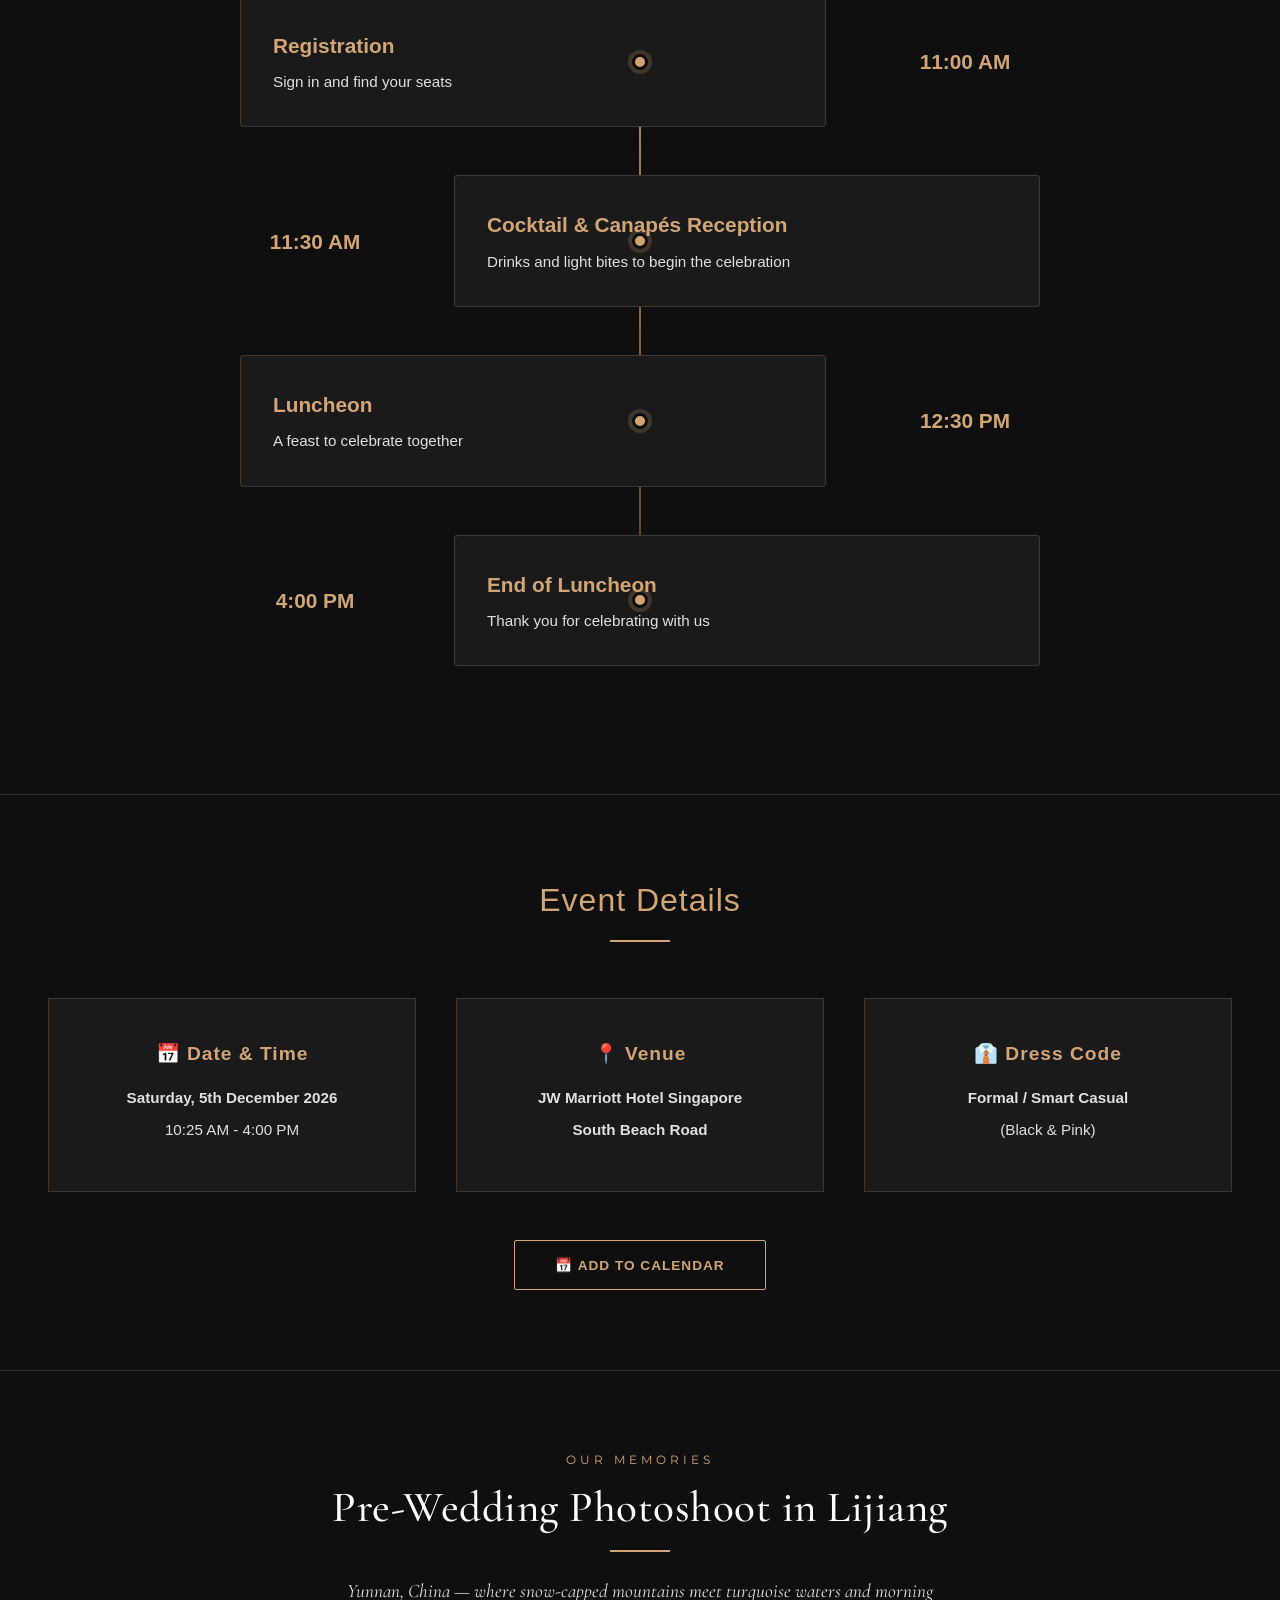
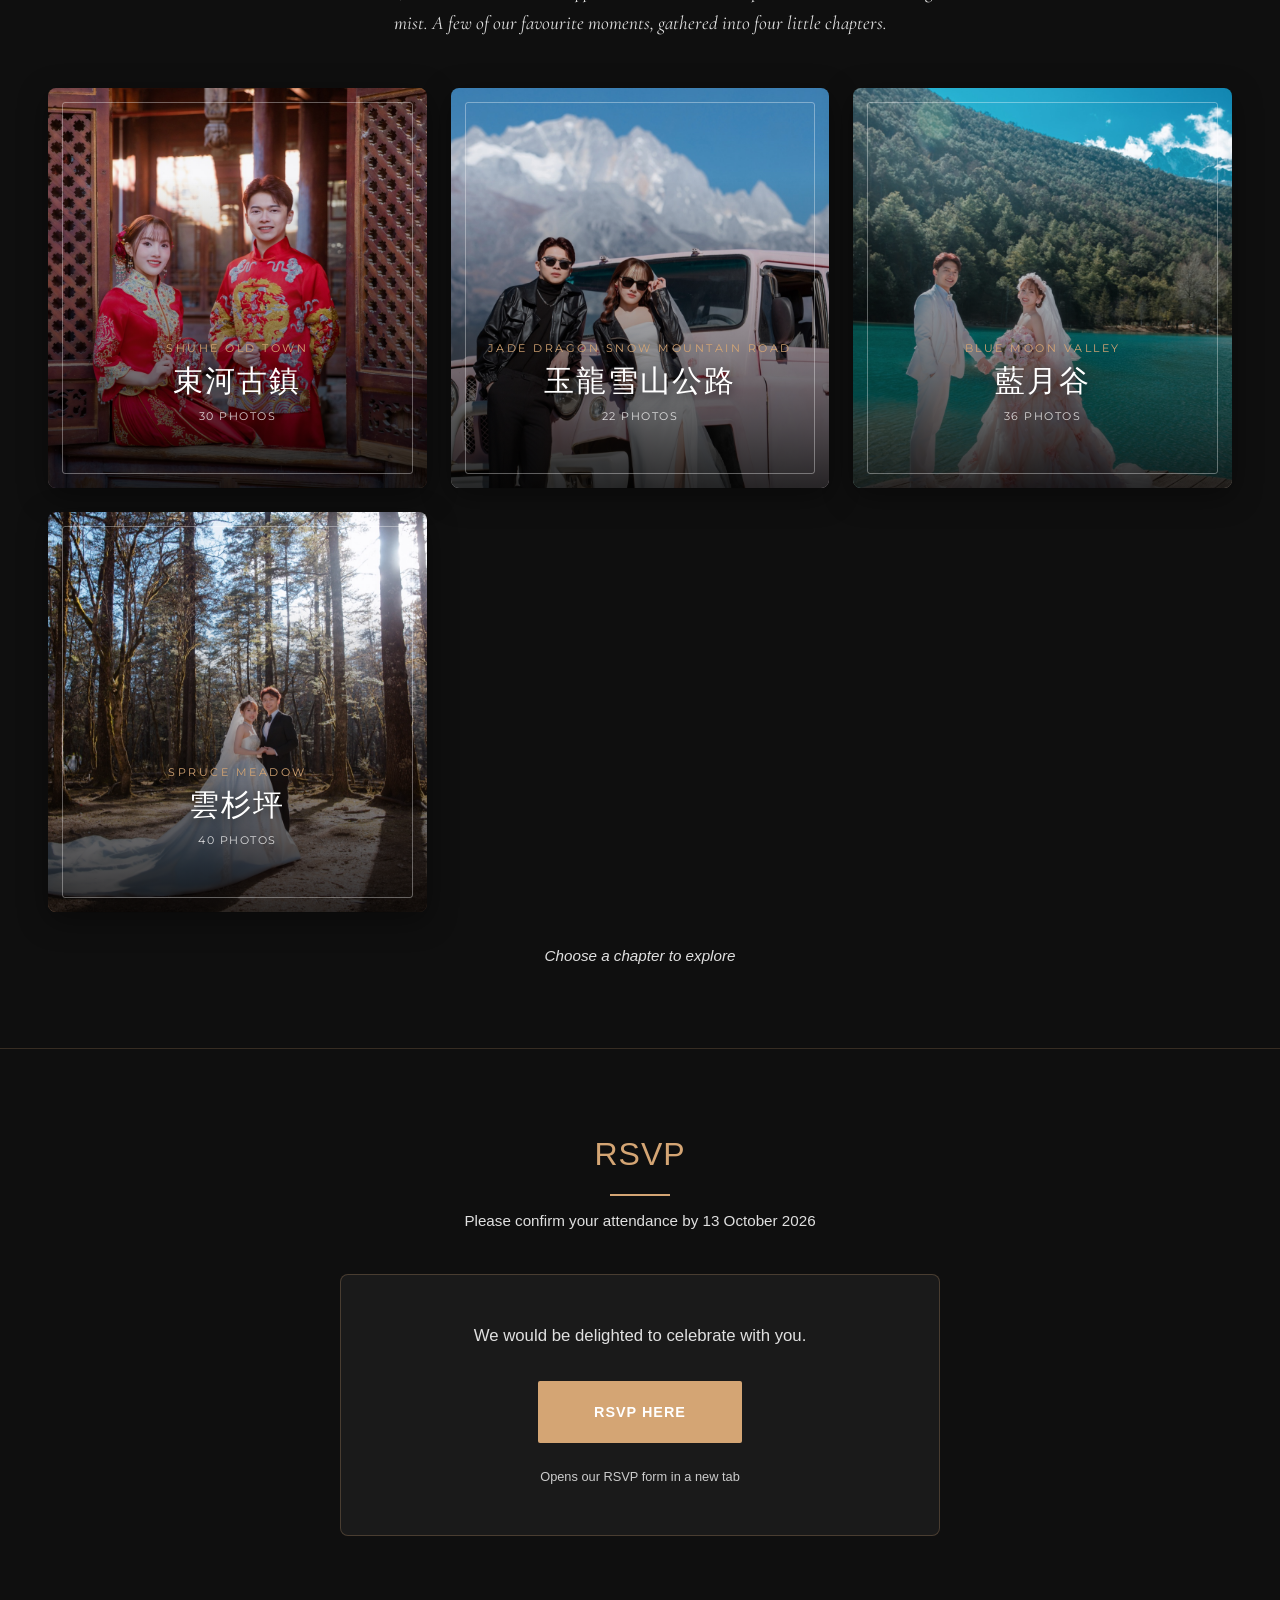
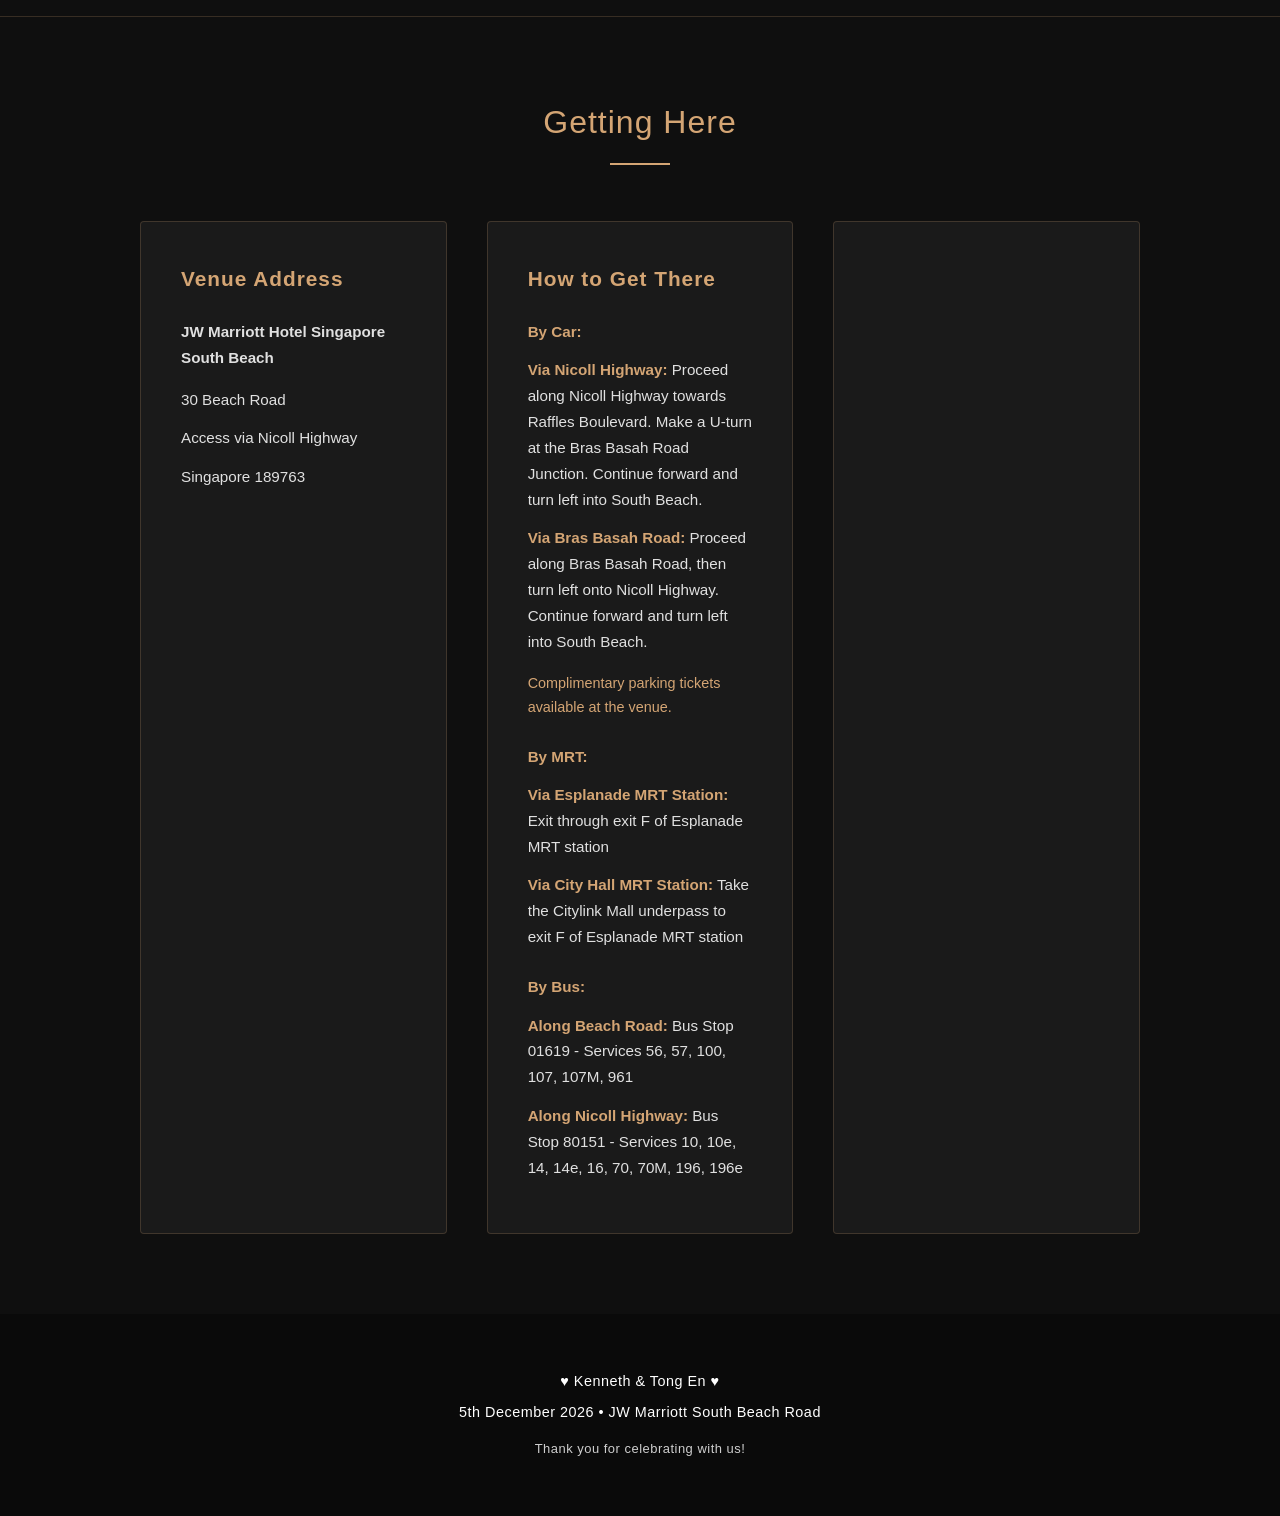
==== commit 14c69da8: "RSVP by 13 October 2026 Co-Authored-By: Claude Opus 4.8 <noreply@anthropic.com>" ====
--- a/index.html
+++ b/index.html
@@ -9,7 +9,7 @@
     <link rel="preconnect" href="https://fonts.googleapis.com">
     <link rel="preconnect" href="https://fonts.gstatic.com" crossorigin>
     <link href="https://fonts.googleapis.com/css2?family=Cormorant+Garamond:wght@400;500;600&family=Great+Vibes&family=Montserrat:wght@400;500&display=swap" rel="stylesheet">
-    <link rel="stylesheet" href="style.css?v=39">
+    <link rel="stylesheet" href="style.css?v=40">
 </head>
 <body class="gate-locked">
     <!-- Password Gate -->
@@ -240,7 +240,7 @@
     <!-- RSVP Section -->
     <section id="rsvp" class="rsvp">
         <h2>RSVP</h2>
-        <p class="rsvp-subtitle">Please confirm your attendance by 05 October 2026</p>
+        <p class="rsvp-subtitle">Please confirm your attendance by 13 October 2026</p>
 
         <div class="rsvp-cta">
             <p class="rsvp-cta-text">We would be delighted to celebrate with you.</p>
@@ -300,6 +300,6 @@
         <button class="lightbox-nav lightbox-next" id="lightboxNext" aria-label="Next photo">&#8250;</button>
     </div>
 
-    <script src="script.js?v=39"></script>
+    <script src="script.js?v=40"></script>
 </body>
 </html>
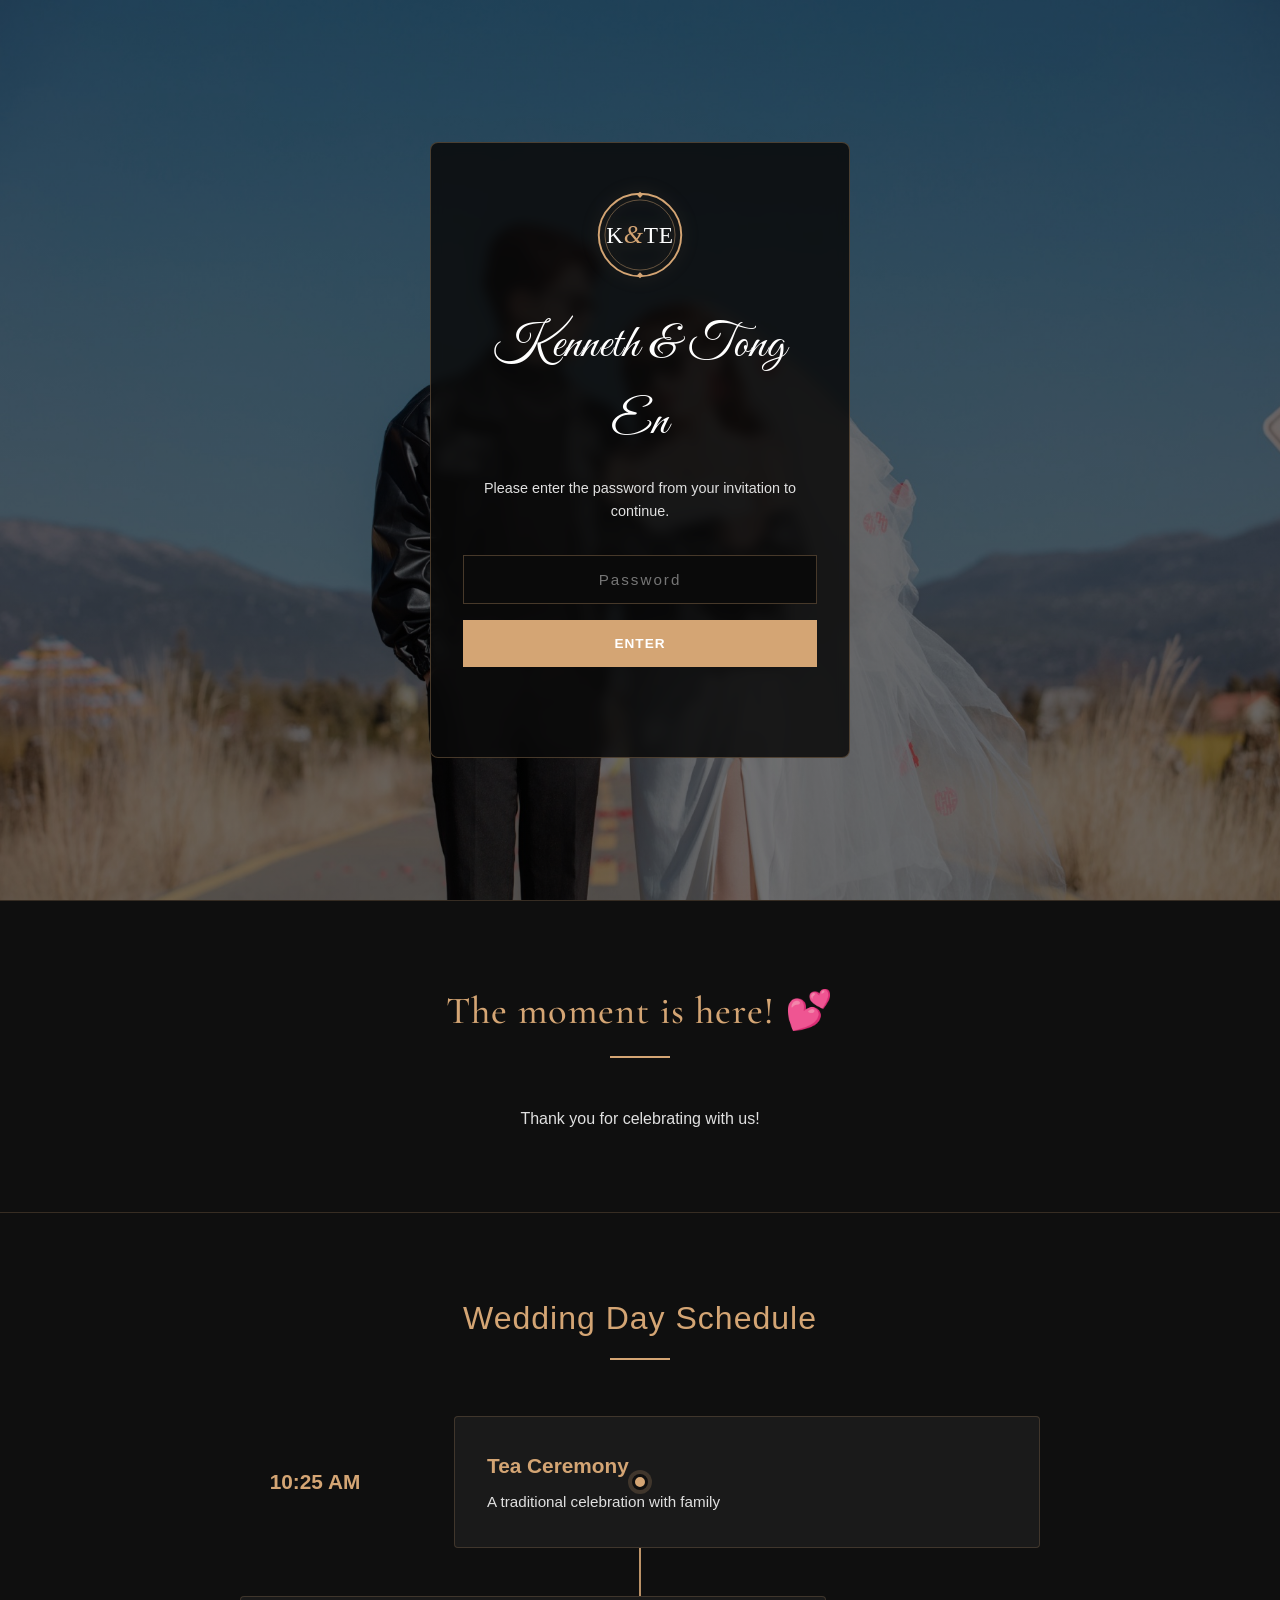
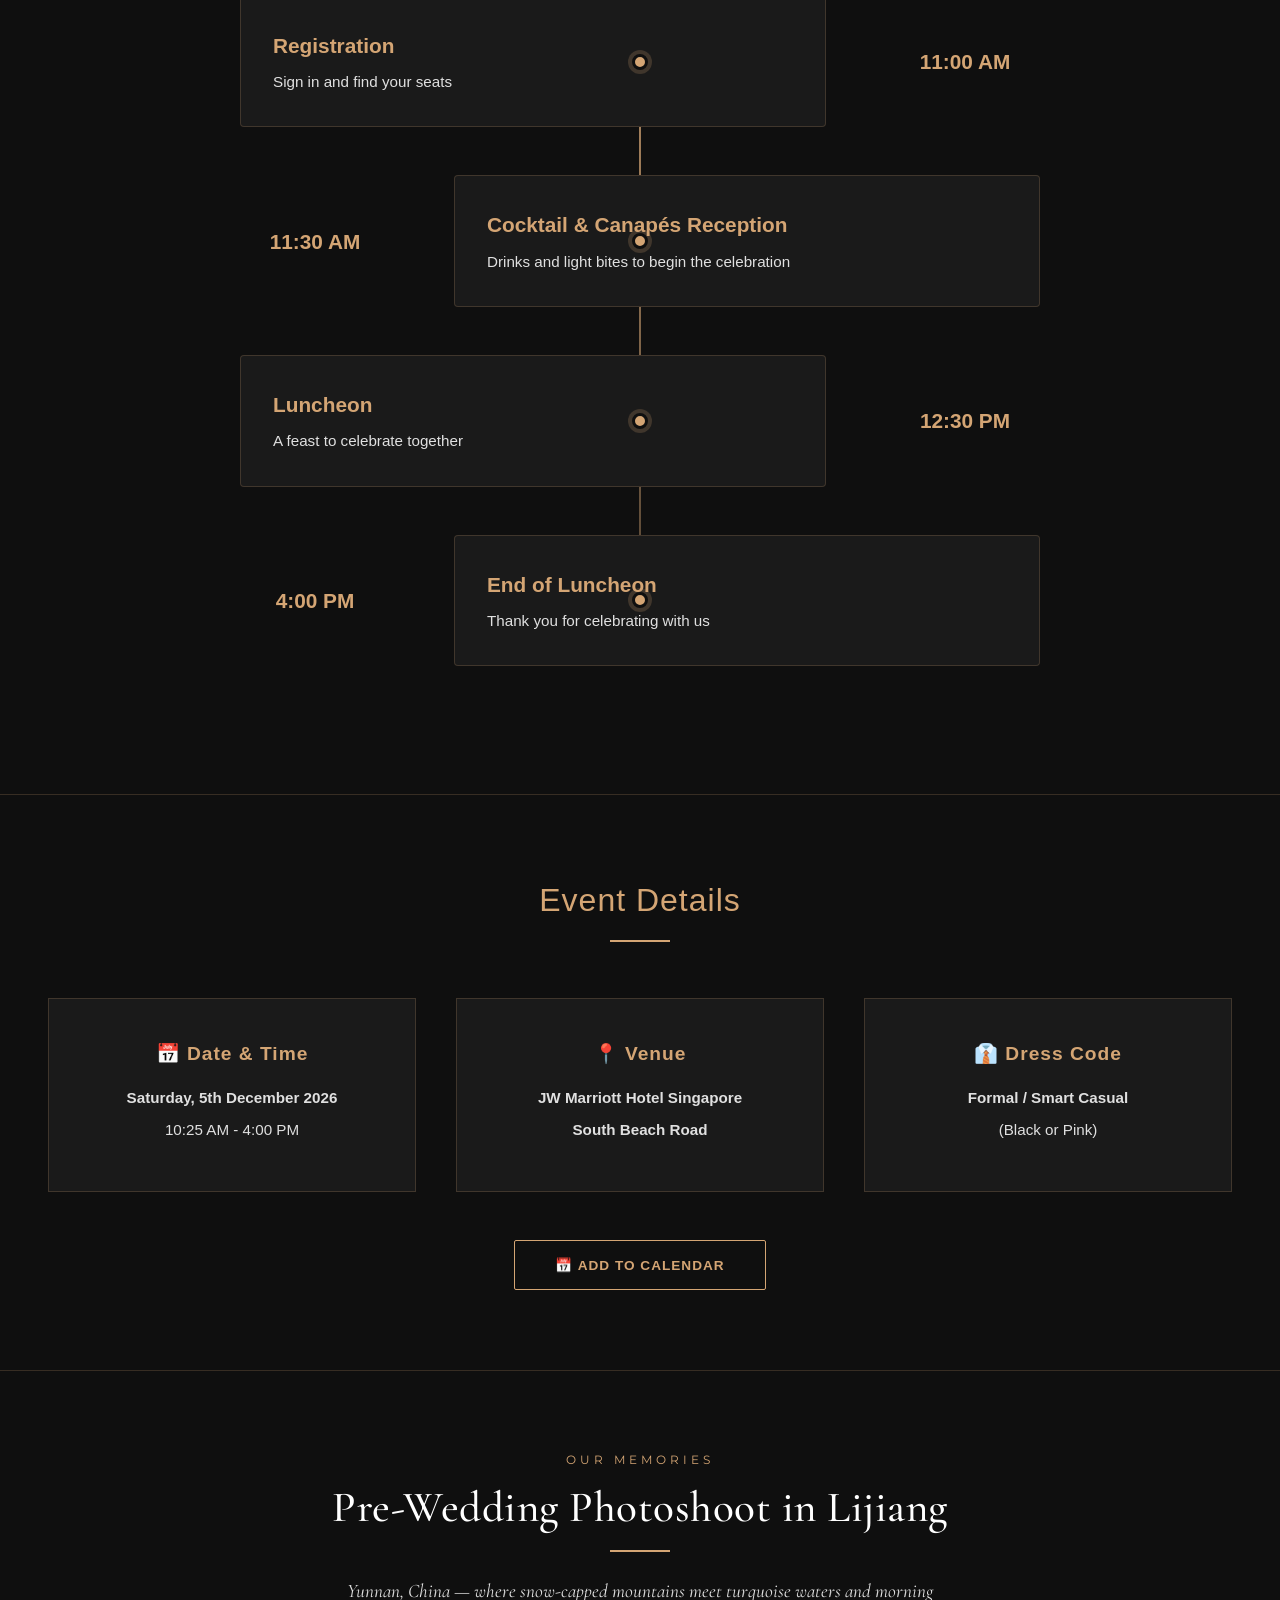
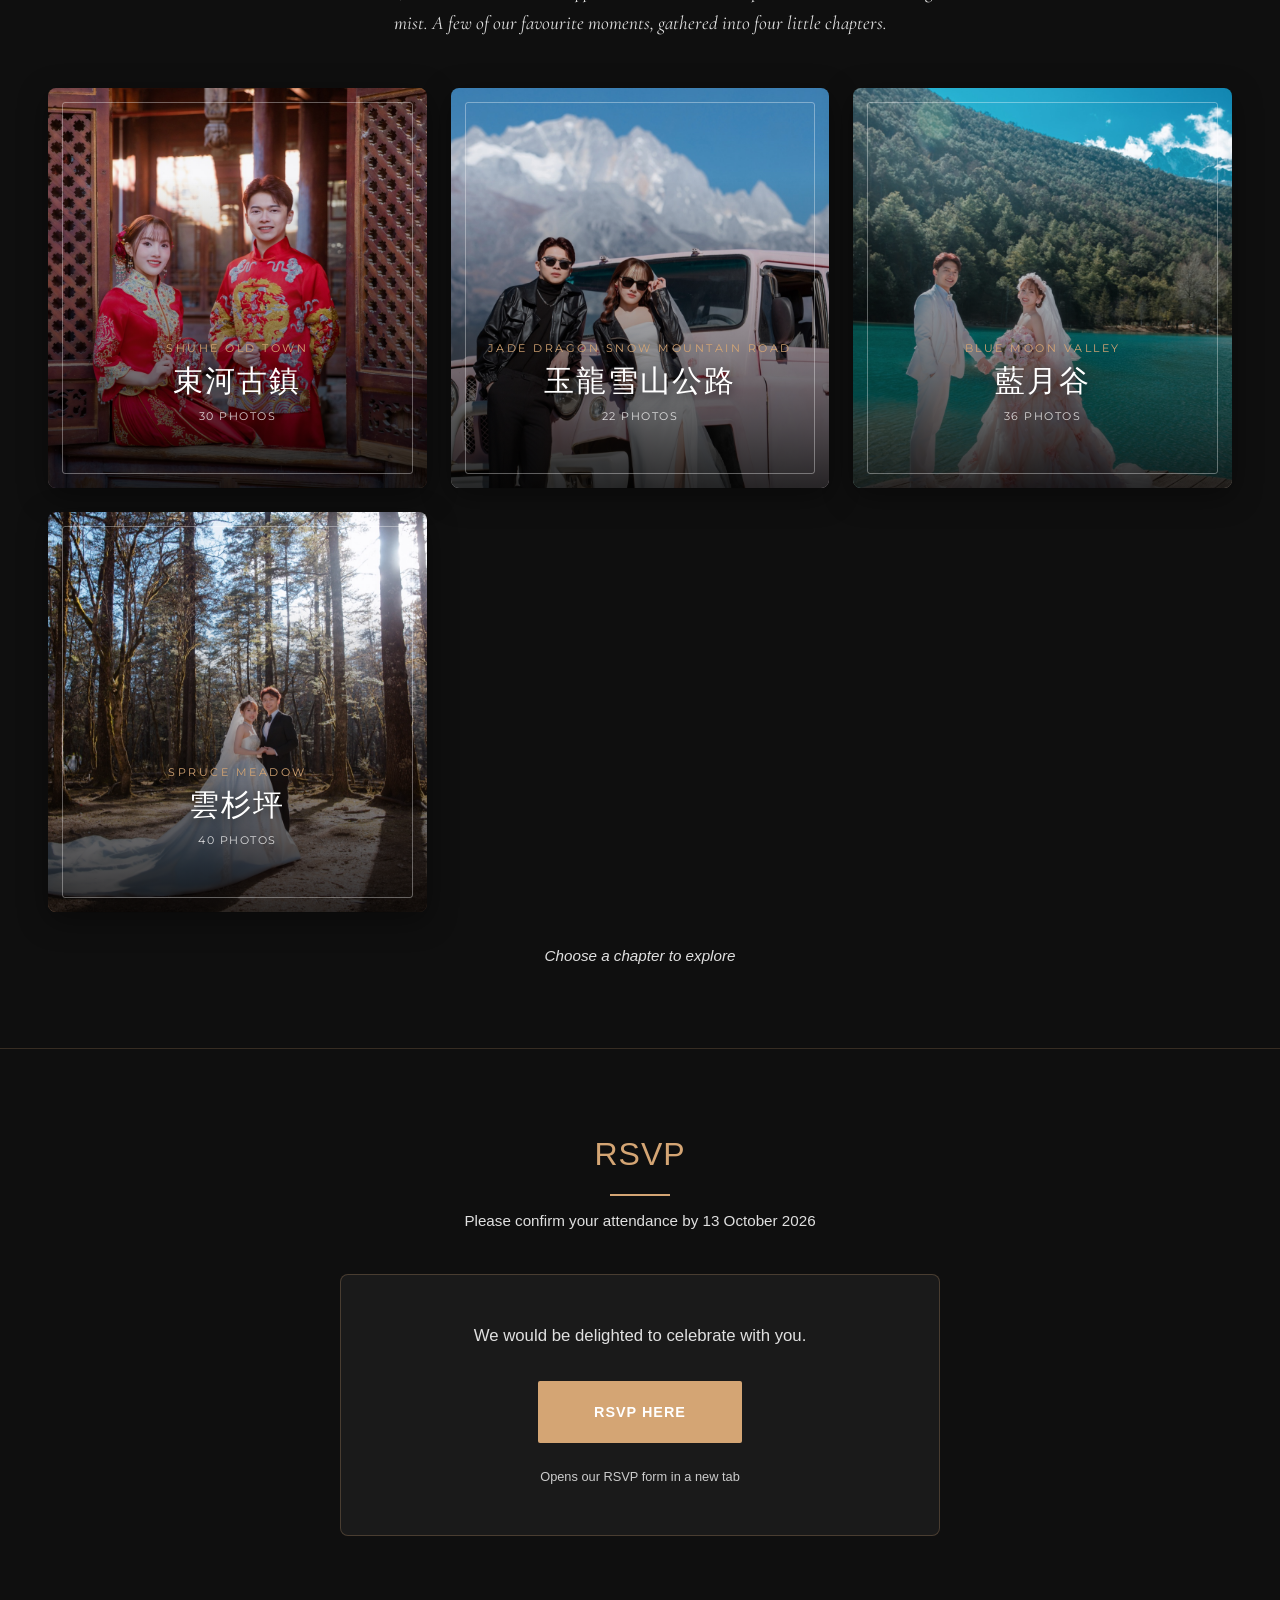
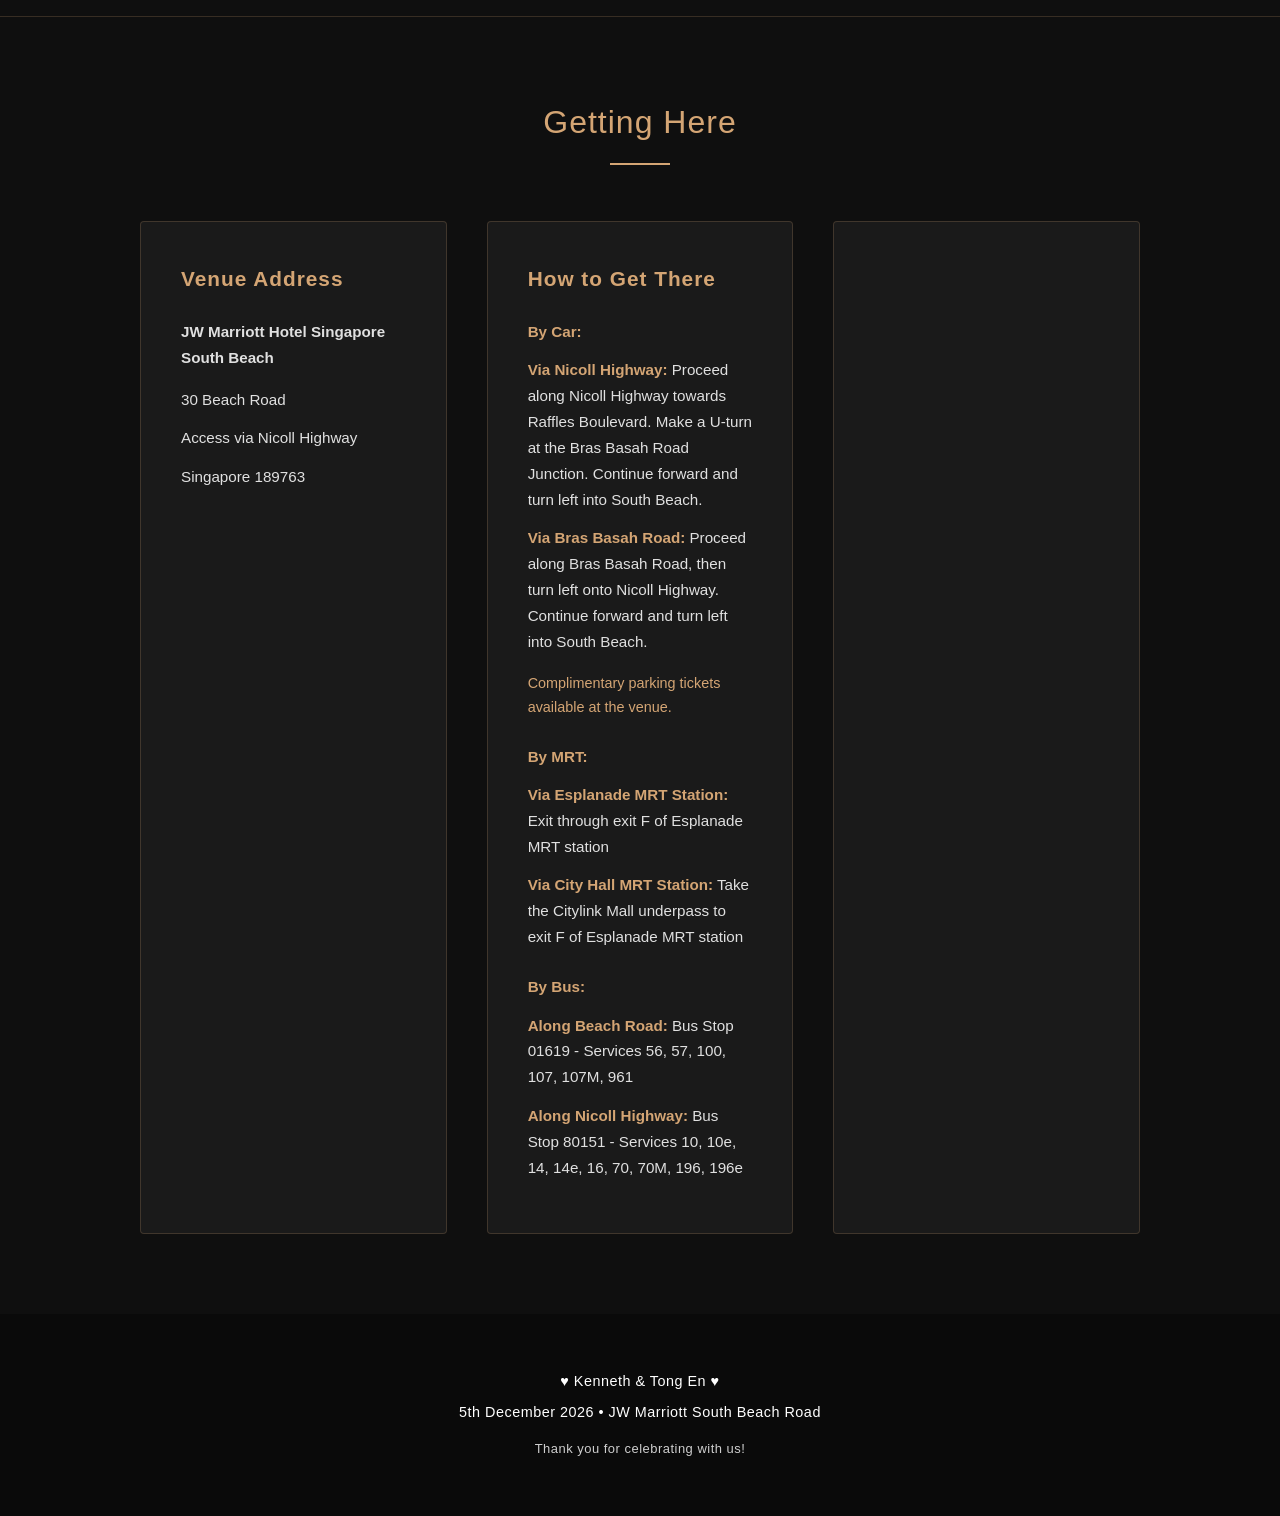
==== commit 7c6885f7: "Dress code colour: Black or Pink Co-Authored-By: Claude Opus 4.8 <noreply@anthropic.com>" ====
--- a/index.html
+++ b/index.html
@@ -9,7 +9,7 @@
     <link rel="preconnect" href="https://fonts.googleapis.com">
     <link rel="preconnect" href="https://fonts.gstatic.com" crossorigin>
     <link href="https://fonts.googleapis.com/css2?family=Cormorant+Garamond:wght@400;500;600&family=Great+Vibes&family=Montserrat:wght@400;500&display=swap" rel="stylesheet">
-    <link rel="stylesheet" href="style.css?v=40">
+    <link rel="stylesheet" href="style.css?v=41">
 </head>
 <body class="gate-locked">
     <!-- Password Gate -->
@@ -212,7 +212,7 @@
                 <div class="detail-card">
                     <h3>👔 Dress Code</h3>
                     <p><strong>Formal / Smart Casual</strong></p>
-                    <p>(Black &amp; Pink)</p>
+                    <p>(Black or Pink)</p>
                 </div>
 
             </div>
@@ -300,6 +300,6 @@
         <button class="lightbox-nav lightbox-next" id="lightboxNext" aria-label="Next photo">&#8250;</button>
     </div>
 
-    <script src="script.js?v=40"></script>
+    <script src="script.js?v=41"></script>
 </body>
 </html>
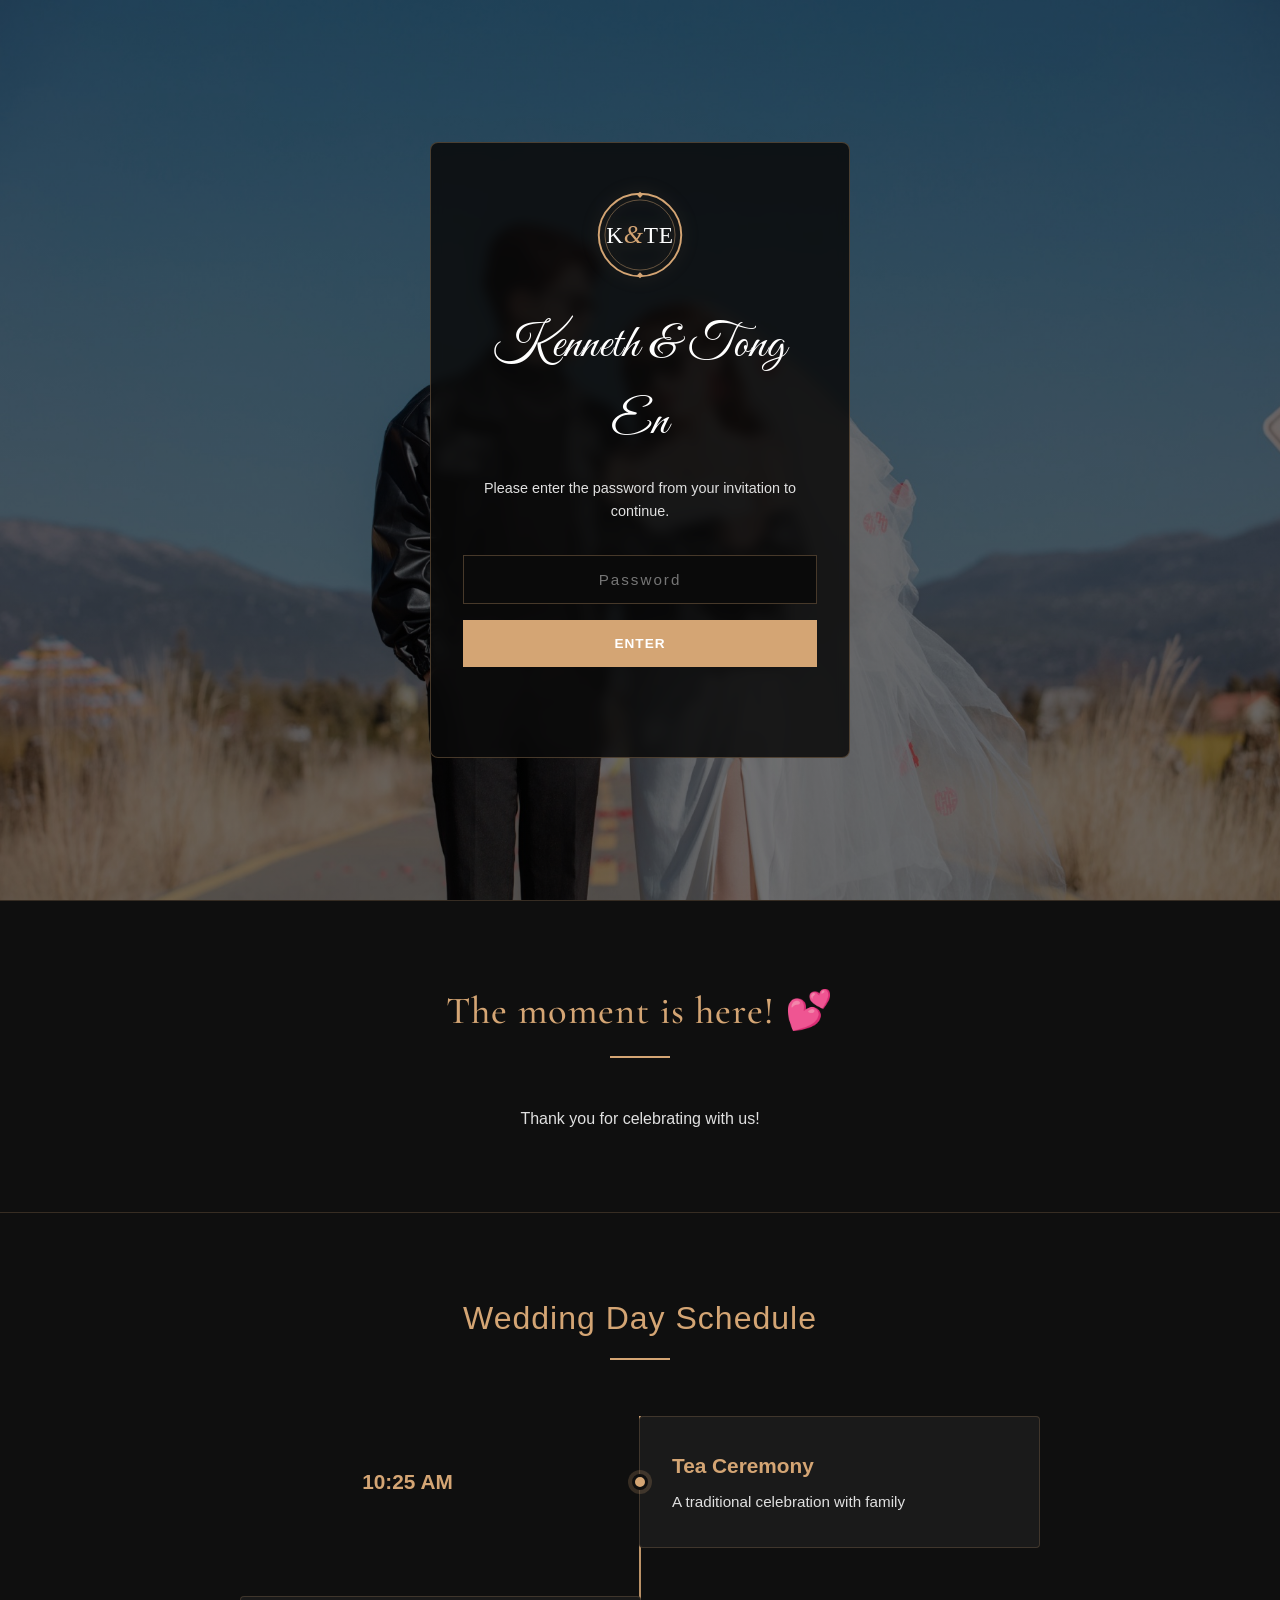
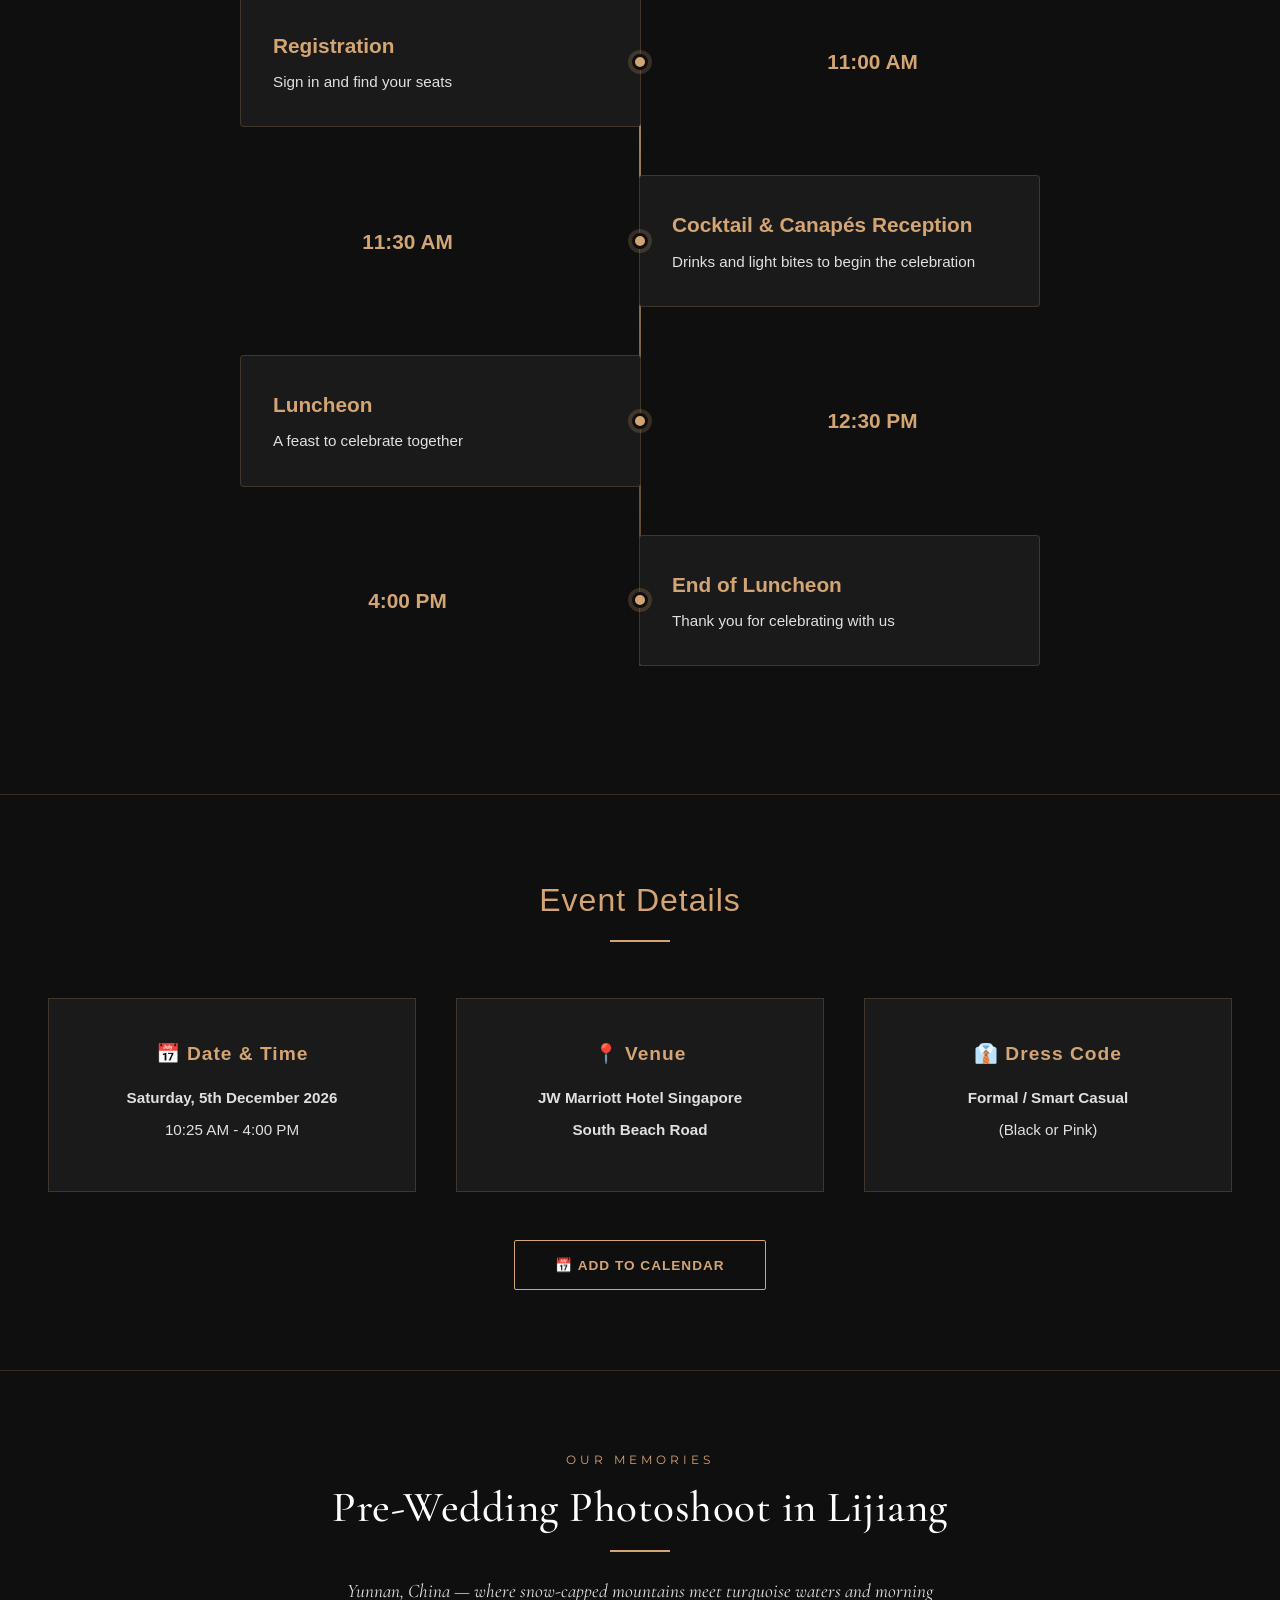
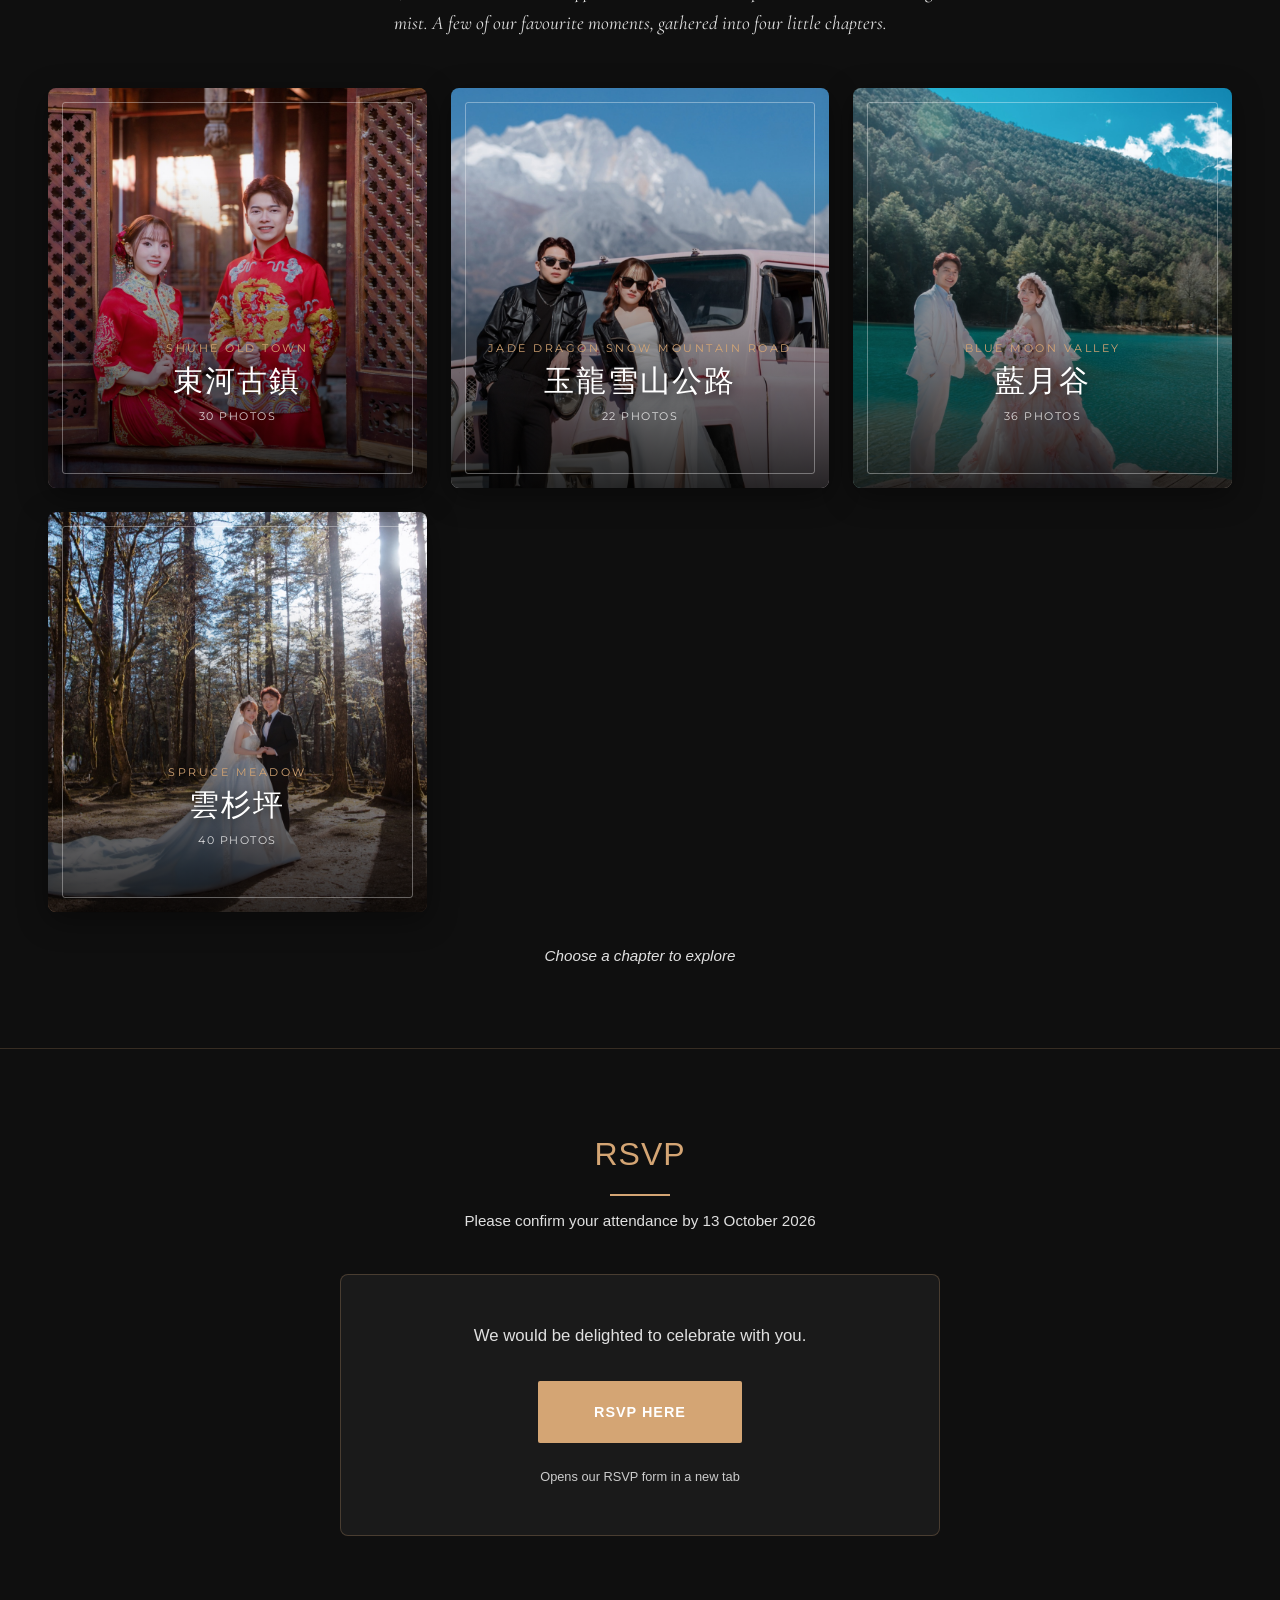
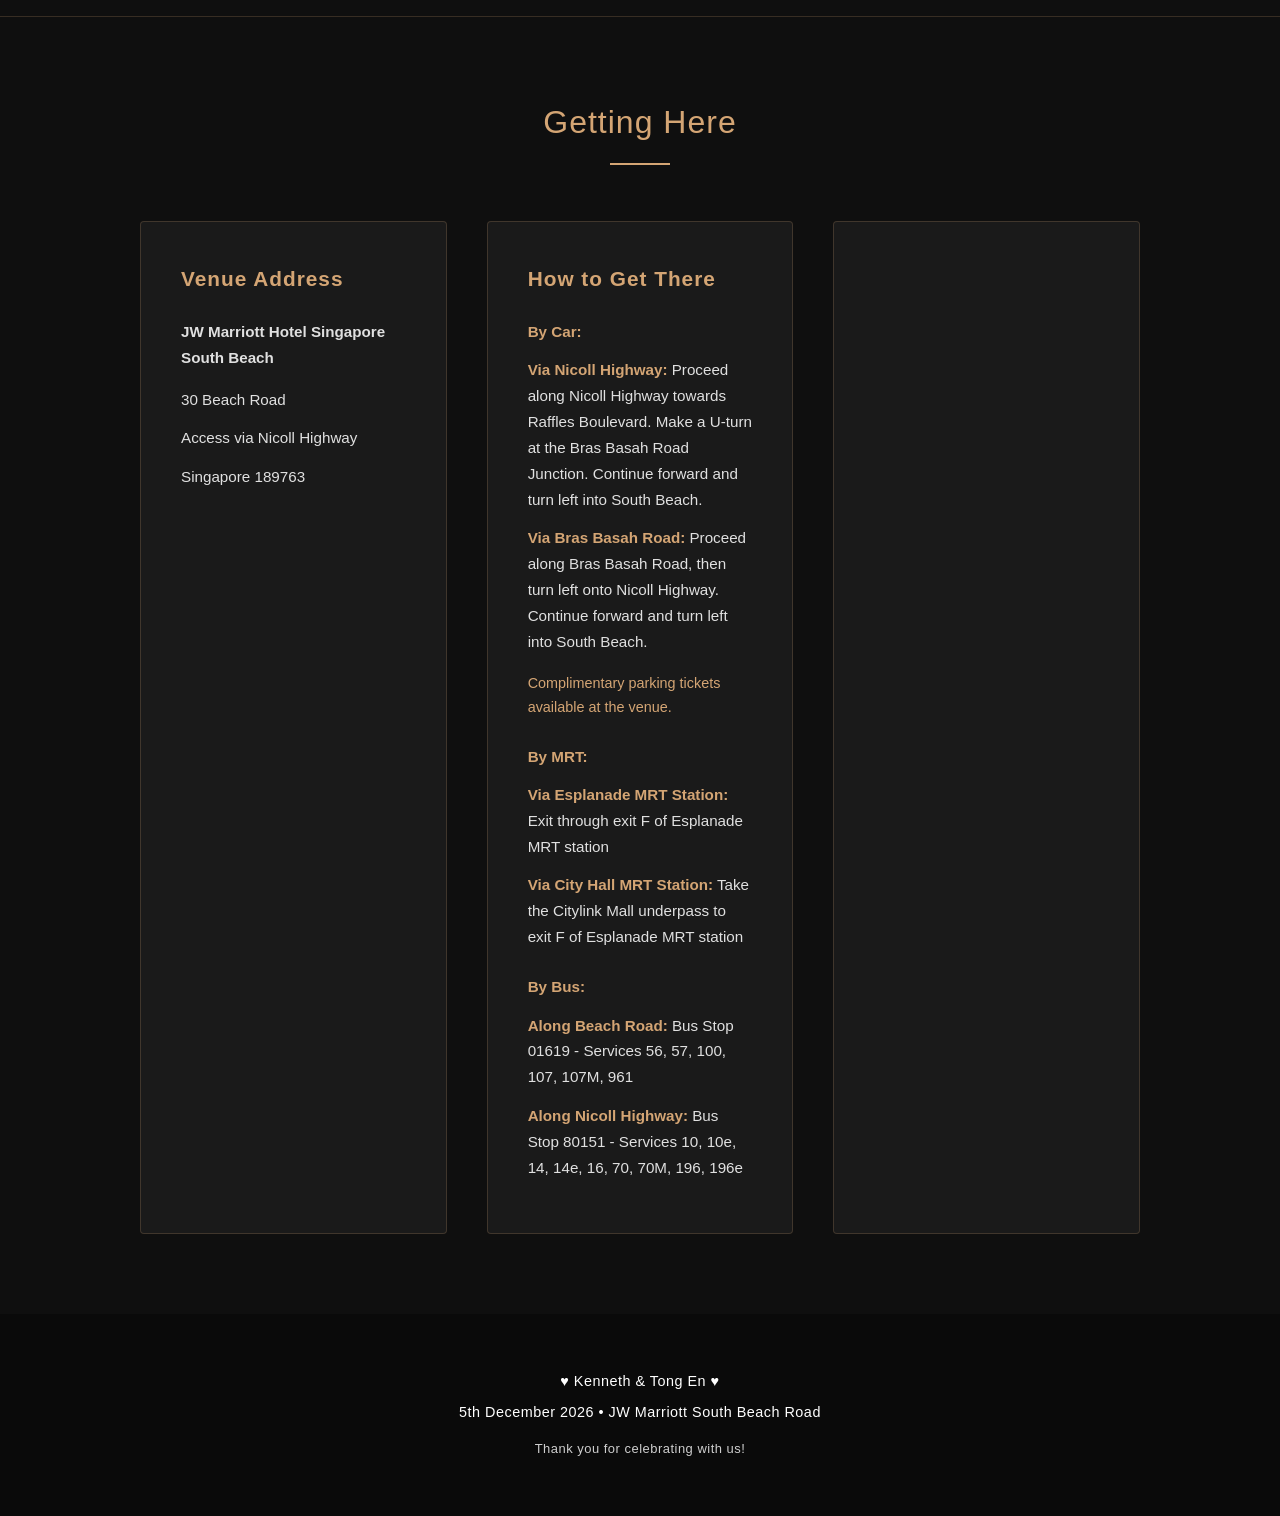
==== commit 9355e208: "Fix desktop timeline: time takes half width so cards stay off the centre line Co-Authored-By: Claude" ====
--- a/index.html
+++ b/index.html
@@ -9,7 +9,7 @@
     <link rel="preconnect" href="https://fonts.googleapis.com">
     <link rel="preconnect" href="https://fonts.gstatic.com" crossorigin>
     <link href="https://fonts.googleapis.com/css2?family=Cormorant+Garamond:wght@400;500;600&family=Great+Vibes&family=Montserrat:wght@400;500&display=swap" rel="stylesheet">
-    <link rel="stylesheet" href="style.css?v=41">
+    <link rel="stylesheet" href="style.css?v=42">
 </head>
 <body class="gate-locked">
     <!-- Password Gate -->
@@ -300,6 +300,6 @@
         <button class="lightbox-nav lightbox-next" id="lightboxNext" aria-label="Next photo">&#8250;</button>
     </div>
 
-    <script src="script.js?v=41"></script>
+    <script src="script.js?v=42"></script>
 </body>
 </html>
--- a/style.css
+++ b/style.css
@@ -514,7 +514,7 @@
 }
 
 .timeline-time {
-    flex: 0 0 150px;
+    flex: 1;
     font-size: 1.3rem;
     font-weight: 600;
     color: var(--accent);
